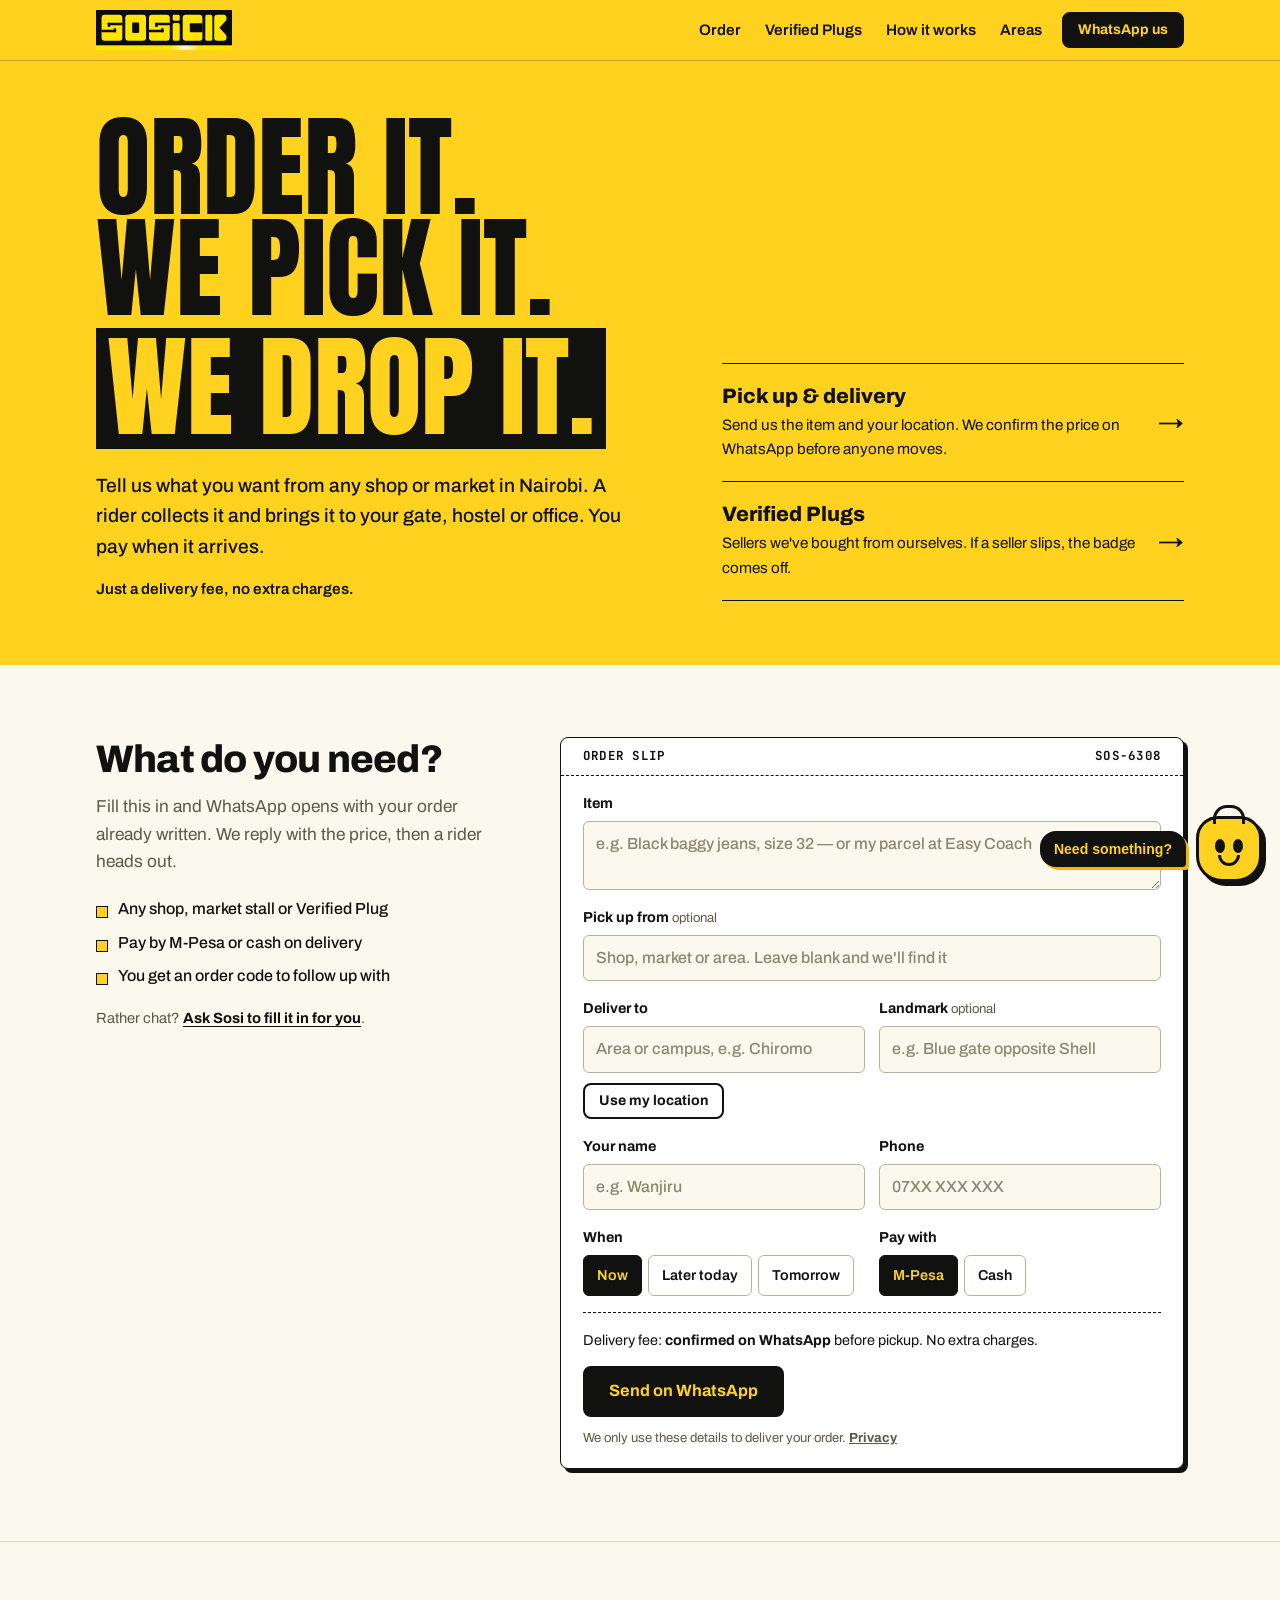
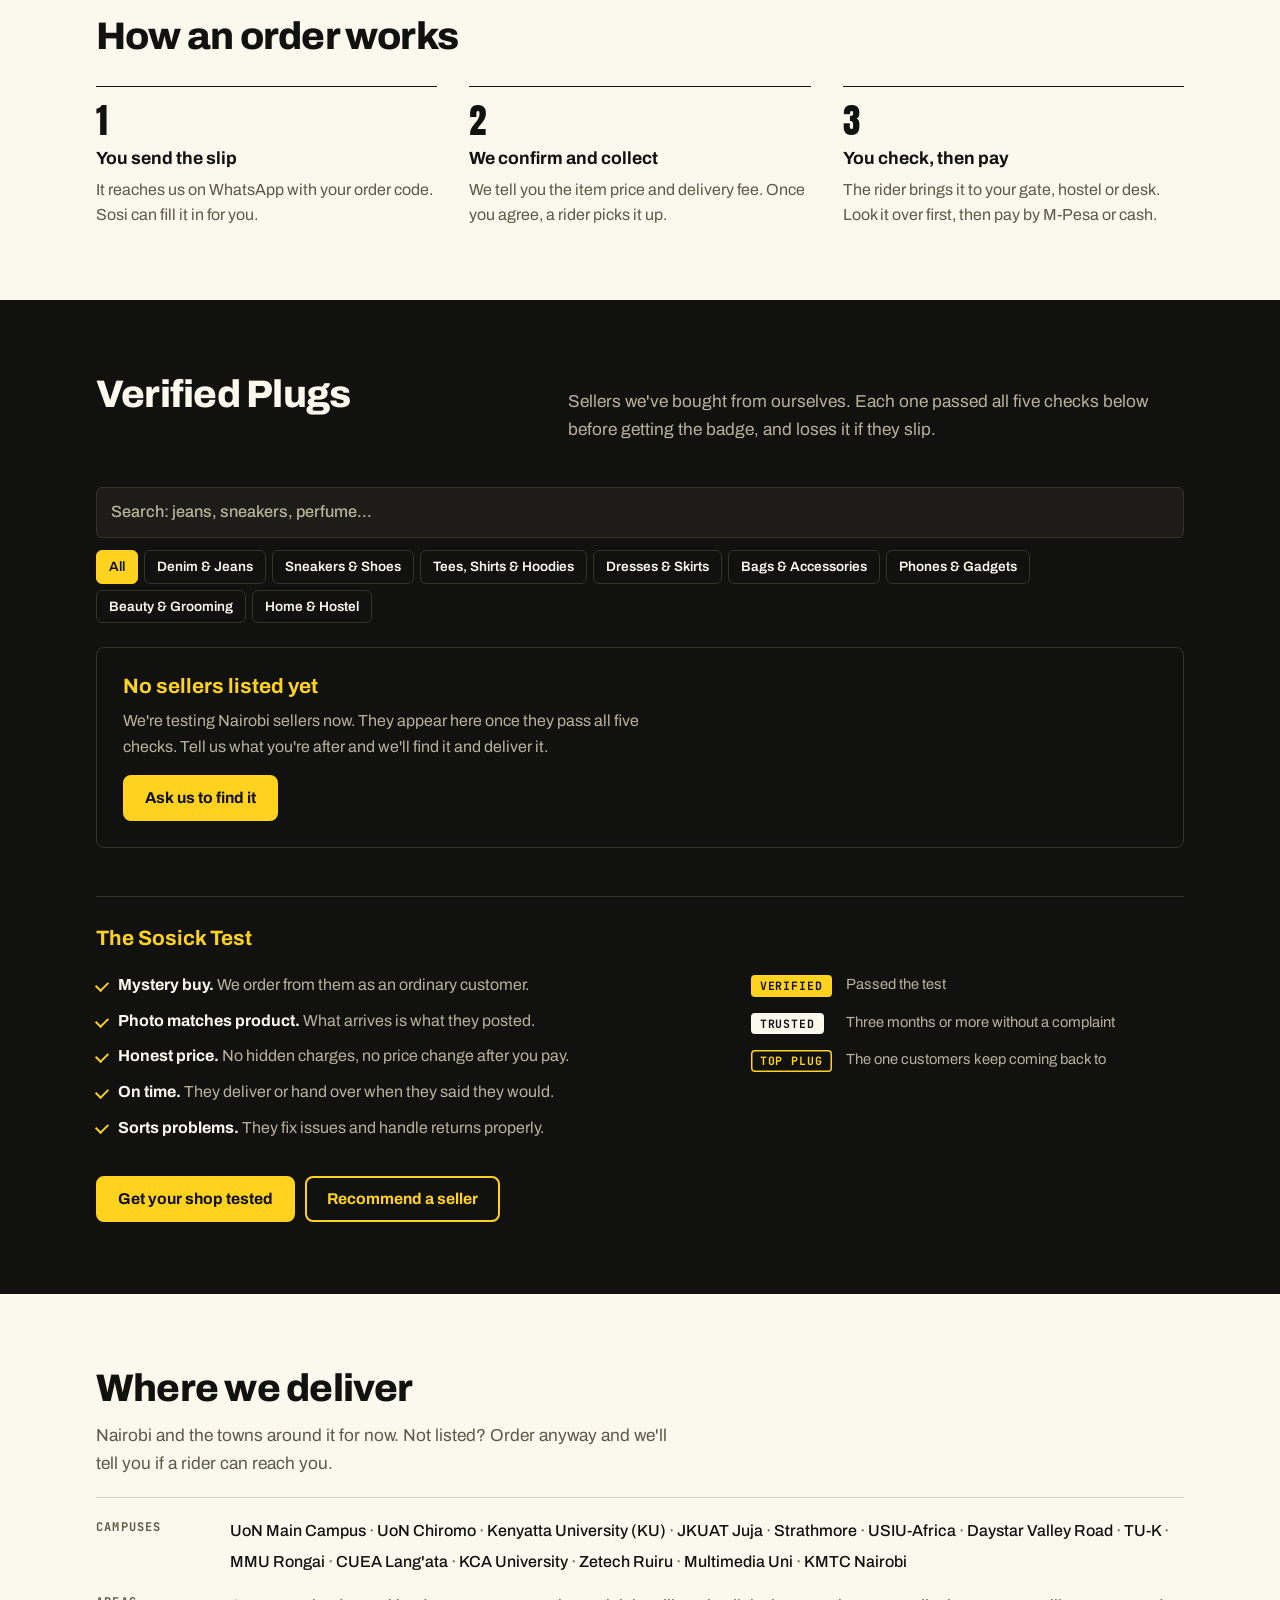
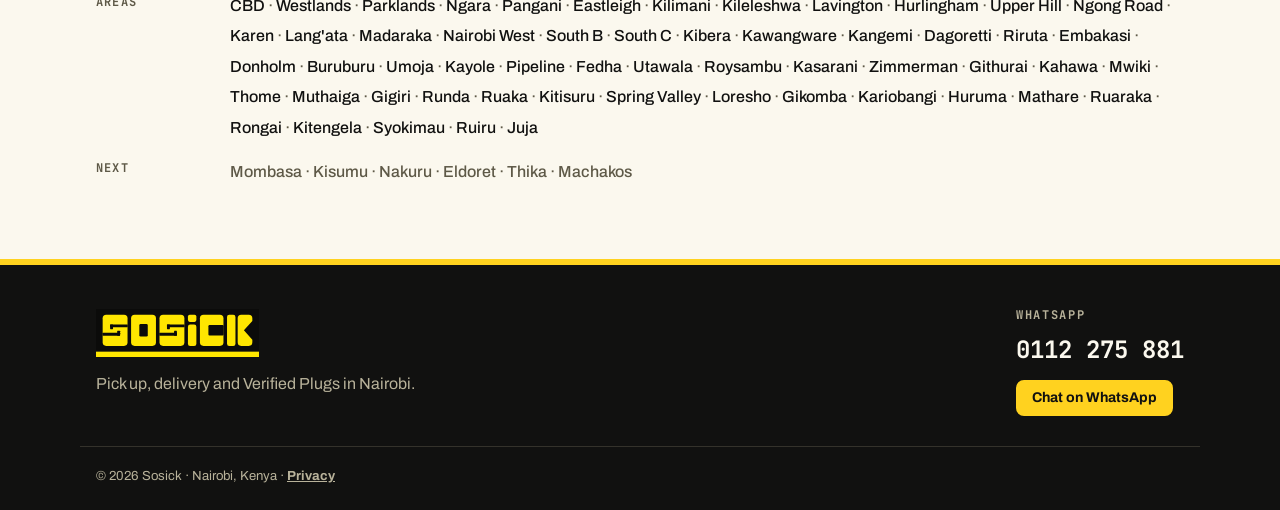
==== index.html @ 4b287ac0 "Calmer, less template-looking design: plain headings, thin rules, no ticker or emoji buttons Co-Auth" ====
<!doctype html>
<html lang="en">
<head>
<title>Sosick</title>
<meta charset="utf-8">
<meta name="viewport" content="width=device-width, initial-scale=1, viewport-fit=cover">
<meta name="claude:viewport-fit-sides" content="cover">
<meta name="description" content="Sosick: order anything in Nairobi and we pick it up and deliver it. Plus Verified Plugs, sellers we have tested ourselves.">
<meta name="theme-color" content="#FFD21F">
<link rel="icon" href="favicon.svg" type="image/svg+xml">
<link rel="preconnect" href="https://fonts.googleapis.com">
<link rel="preconnect" href="https://fonts.gstatic.com" crossorigin>
<link rel="stylesheet" href="https://fonts.googleapis.com/css2?family=Anton&family=Archivo:wght@400;500;600;700;800&family=JetBrains+Mono:wght@500;700&display=swap">
<link rel="stylesheet" href="assets/style.css">
</head>
<body>

<header class="topbar">
  <div class="wrap topbar-in">
    <a class="brand" href="#top" aria-label="Sosick home">
      <img class="brand-mark" src="assets/logo-wordmark.svg" alt="Sosick" width="150" height="44">
    </a>
    <nav class="nav" aria-label="Main">
      <a href="#order">Order</a>
      <a href="#plugs">Verified Plugs</a>
      <a href="#how">How it works</a>
      <a href="#areas">Areas</a>
    </nav>
    <a class="btn btn-ink btn-sm wa-link" data-wa="Hi Sosick" href="#" target="_blank" rel="noopener">WhatsApp us</a>
  </div>
</header>

<main id="top">

  <section class="hero">
    <div class="wrap hero-grid">
      <div>
        <h1 class="hero-title">Order it.<br>We pick it.<br><span class="hl">We drop it.</span></h1>
        <p class="hero-sub">Tell us what you want from any shop or market in Nairobi. A rider collects it and brings it to your gate, hostel or office. You pay when it arrives.</p>
        <p class="hero-note" id="comradeSticker">Just a delivery fee, no extra charges.</p>
      </div>
      <nav class="hero-paths" aria-label="Get started">
        <a class="path" href="#order">
          <span class="path-name">Pick up &amp; delivery</span>
          <span class="path-copy">Send us the item and your location. We confirm the price on WhatsApp before anyone moves.</span>
          <span class="path-go" aria-hidden="true">→</span>
        </a>
        <a class="path" href="#plugs">
          <span class="path-name">Verified Plugs</span>
          <span class="path-copy">Sellers we've bought from ourselves. If a seller slips, the badge comes off.</span>
          <span class="path-go" aria-hidden="true">→</span>
        </a>
      </nav>
    </div>
  </section>

  <!-- ORDER -->
  <section class="band band-paper" id="order">
    <div class="wrap order-grid">
      <div class="order-intro">
        <h2 class="h2">What do you need?</h2>
        <p class="lede">Fill this in and WhatsApp opens with your order already written. We reply with the price, then a rider heads out.</p>
        <ul class="ticks">
          <li>Any shop, market stall or Verified Plug</li>
          <li>Pay by M-Pesa or cash on delivery</li>
          <li>You get an order code to follow up with</li>
        </ul>
        <p class="note">Rather chat? <button class="linkish" type="button" data-open-sosi="order">Ask Sosi to fill it in for you</button>.</p>
      </div>

      <form class="ticket" id="orderForm" novalidate>
        <div class="ticket-head">
          <span>Order slip</span>
          <span class="mono" id="orderCode">SOS-0000</span>
        </div>

        <div class="field">
          <label for="item">Item</label>
          <textarea id="item" rows="2" placeholder="e.g. Black baggy jeans, size 32 — or my parcel at Easy Coach" required></textarea>
        </div>

        <div class="field">
          <label for="pickup">Pick up from <span class="opt">optional</span></label>
          <input id="pickup" type="text" list="placesList" placeholder="Shop, market or area. Leave blank and we'll find it" autocomplete="off">
        </div>

        <div class="row2">
          <div class="field">
            <label for="dropArea">Deliver to</label>
            <input id="dropArea" type="text" list="placesList" placeholder="Area or campus, e.g. Chiromo" autocomplete="off" required>
          </div>
          <div class="field">
            <label for="landmark">Landmark <span class="opt">optional</span></label>
            <input id="landmark" type="text" placeholder="e.g. Blue gate opposite Shell">
          </div>
        </div>
        <div class="loc-row">
          <button type="button" class="btn btn-ghost btn-sm" id="locBtn">Use my location</button>
          <span class="loc-status" id="locStatus" aria-live="polite"></span>
        </div>
        <datalist id="placesList"></datalist>

        <div class="row2">
          <div class="field">
            <label for="custName">Your name</label>
            <input id="custName" type="text" autocomplete="name" placeholder="e.g. Wanjiru" required>
          </div>
          <div class="field">
            <label for="custPhone">Phone</label>
            <input id="custPhone" type="tel" inputmode="tel" autocomplete="tel" placeholder="07XX XXX XXX" required>
          </div>
        </div>

        <div class="row2">
          <fieldset class="field">
            <legend>When</legend>
            <div class="chips" role="radiogroup">
              <label class="chip"><input type="radio" name="when" value="As soon as possible" checked><span>Now</span></label>
              <label class="chip"><input type="radio" name="when" value="Later today"><span>Later today</span></label>
              <label class="chip"><input type="radio" name="when" value="Tomorrow"><span>Tomorrow</span></label>
            </div>
          </fieldset>
          <fieldset class="field">
            <legend>Pay with</legend>
            <div class="chips" role="radiogroup">
              <label class="chip"><input type="radio" name="pay" value="M-Pesa on delivery" checked><span>M-Pesa</span></label>
              <label class="chip"><input type="radio" name="pay" value="Cash on delivery"><span>Cash</span></label>
            </div>
          </fieldset>
        </div>

        <p class="form-error" id="formError" role="alert" hidden></p>

        <div class="ticket-foot">
          <p class="fee-line" id="feeLine">Delivery fee: <strong>confirmed on WhatsApp</strong> before pickup. No extra charges.</p>
          <button class="btn btn-ink btn-lg" type="submit">Send on WhatsApp</button>
        </div>
        <p class="note privacy-note">We only use these details to deliver your order. <a href="privacy.html">Privacy</a></p>
      </form>

      <div class="sent" id="sentCard" hidden>
        <h3 class="h3">Your slip is ready. Press send in WhatsApp.</h3>
        <pre class="sent-msg mono" id="sentMsg"></pre>
        <div class="sent-actions">
          <a class="btn btn-ink" id="sentWa" href="#" target="_blank" rel="noopener">Open WhatsApp again</a>
          <button class="btn btn-ghost" type="button" id="copyMsg">Copy message</button>
          <button class="btn btn-ghost" type="button" id="newOrder">New order</button>
        </div>
        <p class="note">WhatsApp didn't open? Send the message above to <strong class="mono wa-number">0112 275 881</strong>.</p>
      </div>
    </div>
  </section>

  <!-- HOW IT WORKS: a real sequence, so it is numbered -->
  <section class="band band-rule" id="how">
    <div class="wrap">
      <h2 class="h2">How an order works</h2>
      <ol class="steps">
        <li><h3>You send the slip</h3><p>It reaches us on WhatsApp with your order code. Sosi can fill it in for you.</p></li>
        <li><h3>We confirm and collect</h3><p>We tell you the item price and delivery fee. Once you agree, a rider picks it up.</p></li>
        <li><h3>You check, then pay</h3><p>The rider brings it to your gate, hostel or desk. Look it over first, then pay by M-Pesa or cash.</p></li>
      </ol>
    </div>
  </section>

  <!-- VERIFIED PLUGS -->
  <section class="band band-ink" id="plugs">
    <div class="wrap">
      <div class="plugs-head">
        <h2 class="h2">Verified Plugs</h2>
        <p class="lede">Sellers we've bought from ourselves. Each one passed all five checks below before getting the badge, and loses it if they slip.</p>
      </div>

      <div class="plug-tools">
        <label class="sr-only" for="plugSearch">Search plugs</label>
        <input class="search" id="plugSearch" type="search" placeholder="Search: jeans, sneakers, perfume…">
        <div class="cat-chips" id="catChips"></div>
      </div>

      <div class="plug-grid" id="plugGrid"></div>

      <div class="test">
        <h3 class="h3">The Sosick Test</h3>
        <ul class="test-list">
          <li><b>Mystery buy.</b> We order from them as an ordinary customer.</li>
          <li><b>Photo matches product.</b> What arrives is what they posted.</li>
          <li><b>Honest price.</b> No hidden charges, no price change after you pay.</li>
          <li><b>On time.</b> They deliver or hand over when they said they would.</li>
          <li><b>Sorts problems.</b> They fix issues and handle returns properly.</li>
        </ul>
        <dl class="badges">
          <dt><span class="badge badge-verified">Verified</span></dt><dd>Passed the test</dd>
          <dt><span class="badge badge-trusted">Trusted</span></dt><dd>Three months or more without a complaint</dd>
          <dt><span class="badge badge-top">Top Plug</span></dt><dd>The one customers keep coming back to</dd>
        </dl>
      </div>

      <div class="plug-ctas">
        <a class="btn btn-sun wa-link" data-wa="Hi Sosick, I sell and I'd like you to test my shop for the Verified badge. Shop name:" href="#" target="_blank" rel="noopener">Get your shop tested</a>
        <a class="btn btn-outline-sun wa-link" data-wa="Hi Sosick, I know a good seller you should test. Their name / page:" href="#" target="_blank" rel="noopener">Recommend a seller</a>
      </div>
    </div>
  </section>

  <!-- AREAS -->
  <section class="band band-paper" id="areas">
    <div class="wrap">
      <h2 class="h2">Where we deliver</h2>
      <p class="lede">Nairobi and the towns around it for now. Not listed? Order anyway and we'll tell you if a rider can reach you.</p>
      <dl class="areas">
        <dt>Campuses</dt><dd><ul class="pill-list" id="campusList"></ul></dd>
        <dt>Areas</dt><dd><ul class="pill-list" id="areaList"></ul></dd>
        <dt>Next</dt><dd><ul class="pill-list pill-list-soon" id="nextList"></ul></dd>
      </dl>
    </div>
  </section>

</main>

<footer class="footer">
  <div class="wrap footer-in">
    <div>
      <img class="footer-mark" src="assets/logo-wordmark-static.svg" alt="Sosick" width="190" height="56">
      <p>Pick up, delivery and Verified Plugs in Nairobi.</p>
    </div>
    <div>
      <p class="footer-label">WhatsApp</p>
      <p class="mono footer-num wa-number">0112 275 881</p>
      <a class="btn btn-sun btn-sm wa-link" data-wa="Hi Sosick" href="#" target="_blank" rel="noopener">Chat on WhatsApp</a>
    </div>
  </div>
  <div class="wrap footer-fine">© <span id="year">2026</span> Sosick · Nairobi, Kenya · <a href="privacy.html">Privacy</a></div>
</footer>

<!-- SOSI: the chat helper -->
<button class="sosi-fab" id="sosiFab" type="button" aria-label="Chat with Sosi, the Sosick helper" aria-expanded="false" aria-controls="sosiPanel">
  <span class="sosi-bubble" id="sosiNudge">Need something?</span>
  <span class="sosi-face" aria-hidden="true"><i class="eye"></i><i class="eye"></i><i class="mouth"></i></span>
</button>

<section class="sosi-panel" id="sosiPanel" role="dialog" aria-label="Sosi chat" hidden>
  <header class="sosi-top">
    <span class="sosi-face sosi-face-sm" aria-hidden="true"><i class="eye"></i><i class="eye"></i><i class="mouth"></i></span>
    <div class="sosi-id">
      <strong>Sosi</strong>
      <small id="sosiMood">Sosick's helper bot · online</small>
    </div>
    <button class="sosi-toggle" id="shengToggle" type="button" aria-pressed="true" title="Switch between Sheng and plain English">Sheng: ON</button>
    <button class="sosi-x" id="sosiClose" type="button" aria-label="Close chat">×</button>
  </header>
  <div class="sosi-log" id="sosiLog" aria-live="polite"></div>
  <div class="sosi-chips" id="sosiChips"></div>
  <form class="sosi-input" id="sosiForm">
    <label class="sr-only" for="sosiText">Message Sosi</label>
    <input id="sosiText" type="text" autocomplete="off" placeholder="e.g. where can I get jeans?">
    <button type="submit">Send</button>
  </form>
</section>

<script src="assets/data.js"></script>
<script src="assets/app.js"></script>
<script src="assets/sosi.js"></script>
</body>
</html>
---- assets/style.css ----
/* Sosick. Yellow and black from the logo, used with restraint:
   a yellow hero, then quiet paper sections with thin rules, one dark
   section for Verified Plugs. Poster type only in the hero. */
:root {
  --sun: #FFD21F;       /* brand yellow */
  --sun-deep: #F2B705;
  --ink: #111110;       /* brand black */
  --ink-2: #1D1C18;
  --paper: #FBF8EE;     /* warm off-white */
  --card: #FFFFFF;
  --rule: #DCD5BD;      /* hairlines on paper */
  --line: #34322B;      /* hairlines on ink */
  --muted: #5E5947;
  --muted-ink: #B8B29A;
  --ok: #1F8A4C;
  --bad: #C0362C;

  --f-display: "Anton", "Impact", "Arial Narrow", sans-serif;
  --f-body: "Archivo", "Helvetica Neue", Arial, sans-serif;
  --f-mono: "JetBrains Mono", ui-monospace, Menlo, Consolas, monospace;

  --r: 8px;
  color-scheme: light;
}

* { box-sizing: border-box; }
[hidden] { display: none !important; }
html { scroll-behavior: smooth; scroll-padding-top: 76px; }
body { margin: 0; background: var(--paper); color: var(--ink); font: 400 16px/1.6 var(--f-body); -webkit-font-smoothing: antialiased; }
body::before { content: ""; position: fixed; inset: 0 0 auto; height: env(safe-area-inset-top, 0px); z-index: 60; background: var(--sun); }
img { max-width: 100%; display: block; }
a { color: inherit; }
:focus-visible { outline: 2px solid var(--ink); outline-offset: 3px; }
.band-ink :focus-visible, .footer :focus-visible { outline-color: var(--sun); }
.sr-only { position: absolute; width: 1px; height: 1px; overflow: hidden; clip: rect(0 0 0 0); white-space: nowrap; }
.mono { font-family: var(--f-mono); }
.wrap { max-width: 1120px; margin: 0 auto; padding-left: max(16px, env(safe-area-inset-left, 0px)); padding-right: max(16px, env(safe-area-inset-right, 0px)); }

/* ---------- type ---------- */
.h2 { font: 800 clamp(1.7rem, 3.6vw, 2.4rem)/1.15 var(--f-body); letter-spacing: -0.02em; margin: 0 0 12px; text-wrap: balance; }
.h3 { font: 700 1.15rem/1.3 var(--f-body); margin: 0 0 8px; }
.eyebrow { font: 700 0.75rem/1 var(--f-mono); text-transform: uppercase; letter-spacing: 0.12em; color: var(--muted); margin: 0 0 12px; }
.lede { font-size: 1.08rem; max-width: 58ch; color: var(--muted); margin: 0 0 20px; }
.band-ink .lede { color: var(--muted-ink); }
.note { font-size: 0.92rem; color: var(--muted); }
.opt { font-weight: 400; color: var(--muted); font-size: 0.82rem; }
.hl { background: var(--ink); color: var(--sun); padding: 0 0.1em; }

/* ---------- buttons ---------- */
.btn { display: inline-flex; align-items: center; justify-content: center; gap: 8px; font: 700 0.98rem/1 var(--f-body); text-decoration: none; cursor: pointer; padding: 13px 20px; border-radius: var(--r); border: 2px solid var(--ink); transition: background .15s ease, color .15s ease; }
.btn-ink { background: var(--ink); color: var(--sun); }
.btn-ink:hover { background: var(--ink-2); }
.btn-sun { background: var(--sun); color: var(--ink); border-color: var(--sun); }
.btn-sun:hover { background: var(--sun-deep); border-color: var(--sun-deep); }
.btn-ghost { background: transparent; color: var(--ink); }
.btn-ghost:hover { background: rgba(17,17,16,.06); }
.btn-outline-sun { background: transparent; color: var(--sun); border-color: var(--sun); }
.btn-outline-sun:hover { background: rgba(255,210,31,.1); }
.btn-sm { padding: 9px 14px; font-size: 0.88rem; }
.btn-lg { padding: 15px 24px; font-size: 1.02rem; }
.linkish { background: none; border: 0; padding: 0; font: inherit; color: var(--ink); font-weight: 700; text-decoration: underline; text-underline-offset: 3px; cursor: pointer; }

/* ---------- top bar ---------- */
.topbar { position: sticky; top: env(safe-area-inset-top, 0px); z-index: 50; background: var(--sun); border-bottom: 1px solid rgba(17,17,16,.25); }
.topbar-in { display: flex; align-items: center; gap: 20px; padding-block: 10px; }
.brand { display: flex; align-items: center; text-decoration: none; }
.brand-mark { height: 40px; width: auto; }
@media (max-width: 420px) { .brand-mark { height: 34px; } }
.footer-mark { height: 48px; width: auto; margin-bottom: 14px; }
.nav { display: flex; gap: 24px; margin-left: auto; }
.nav a { font-weight: 600; text-decoration: none; font-size: 0.95rem; }
.nav a:hover { text-decoration: underline; text-underline-offset: 5px; }
@media (max-width: 820px) { .nav { display: none; } .topbar .btn { margin-left: auto; } }

/* ---------- hero ---------- */
.hero { background: var(--sun); padding-block: 56px 64px; }
.hero-grid { display: grid; grid-template-columns: minmax(0, 1.25fr) minmax(0, 1fr); gap: 48px; align-items: end; }
@media (max-width: 860px) { .hero-grid { grid-template-columns: 1fr; gap: 32px; } }
.hero-title { font: 400 clamp(3.2rem, 9vw, 7rem)/0.9 var(--f-display); text-transform: uppercase; margin: 0 0 22px; }
.hero-title .hl { display: inline-block; line-height: 1; padding: 0.03em 0.1em 0.05em; margin-top: 0.08em; }
.hero-sub { font-size: clamp(1.05rem, 1.8vw, 1.2rem); max-width: 50ch; margin: 0 0 14px; font-weight: 500; }
.hero-note { margin: 0; font-size: 0.95rem; font-weight: 600; }
.hero-paths { display: grid; border-top: 1.5px solid var(--ink); }
.path { display: grid; grid-template-columns: minmax(0, 1fr) auto; gap: 4px 16px; padding: 20px 0; border-bottom: 1.5px solid var(--ink); text-decoration: none; }
.path-name { font: 800 1.3rem/1.2 var(--f-body); }
.path-copy { grid-column: 1; font-size: 0.95rem; max-width: 46ch; }
.path-go { grid-column: 2; grid-row: 1 / span 2; align-self: center; font-size: 1.6rem; transition: transform .15s ease; }
.path:hover .path-go { transform: translateX(6px); }
.path:hover .path-name { text-decoration: underline; text-underline-offset: 4px; }

/* ---------- bands ---------- */
.band { padding-block: 72px; }
.band-paper { background: var(--paper); }
.band-rule { background: var(--paper); border-top: 1px solid var(--rule); }
.band-ink { background: var(--ink); color: var(--paper); }
@media (prefers-reduced-motion: reduce) { html { scroll-behavior: auto; } }

/* ---------- order ---------- */
.order-grid { display: grid; grid-template-columns: minmax(0, 0.8fr) minmax(0, 1.2fr); gap: 48px; align-items: start; }
@media (max-width: 900px) { .order-grid { grid-template-columns: 1fr; gap: 28px; } }
.ticks { list-style: none; padding: 0; margin: 0 0 18px; display: grid; gap: 8px; }
.ticks li { padding-left: 22px; position: relative; font-weight: 500; }
.ticks li::before { content: ""; position: absolute; left: 0; top: 0.62em; width: 10px; height: 10px; background: var(--sun); border: 1.5px solid var(--ink); }

/* The slip is the one object on the page that gets a printed-receipt edge. */
.ticket { background: var(--card); border: 1.5px solid var(--ink); border-radius: var(--r); box-shadow: 4px 4px 0 var(--ink); padding: 0 22px 20px; display: grid; gap: 16px; min-width: 0; }
.ticket-head { display: flex; justify-content: space-between; gap: 10px; flex-wrap: wrap; margin-inline: -22px; padding: 11px 22px; border-bottom: 1.5px dashed var(--ink); font: 700 0.78rem/1.2 var(--f-mono); text-transform: uppercase; letter-spacing: 0.1em; }
.field { display: grid; gap: 6px; min-width: 0; border: 0; padding: 0; margin: 0; }
.field label, .field legend { font-weight: 700; font-size: 0.9rem; padding: 0; }
.field legend { margin-bottom: 6px; }
.row2 { display: grid; grid-template-columns: 1fr 1fr; gap: 14px; }
@media (max-width: 560px) { .row2 { grid-template-columns: 1fr; } }
input[type=text], input[type=tel], input[type=search], textarea, select { width: 100%; font: 500 1rem/1.4 var(--f-body); color: var(--ink); background: var(--paper); border: 1.5px solid #B9B29A; border-radius: 6px; padding: 11px 12px; }
textarea { resize: vertical; }
input::placeholder, textarea::placeholder { color: #8C866E; }
input:focus, textarea:focus, select:focus { outline: none; border-color: var(--ink); box-shadow: 0 0 0 3px rgba(255,210,31,.7); }
.is-bad { border-color: var(--bad) !important; background: #FFF4F2 !important; }
.loc-row { display: flex; align-items: center; gap: 12px; flex-wrap: wrap; margin-top: -6px; }
.loc-status { font-size: 0.88rem; color: var(--muted); }
.loc-status.ok { color: var(--ok); font-weight: 700; }
.chips { display: flex; flex-wrap: wrap; gap: 6px; }
.chip input { position: absolute; opacity: 0; pointer-events: none; }
.chip span { display: inline-block; padding: 8px 13px; border: 1.5px solid #B9B29A; border-radius: 6px; font-weight: 600; font-size: 0.9rem; cursor: pointer; background: var(--card); user-select: none; }
.chip input:checked + span { background: var(--ink); color: var(--sun); border-color: var(--ink); }
.chip input:focus-visible + span { outline: 2px solid var(--ink); outline-offset: 2px; }
.form-error { margin: 0; padding: 10px 12px; border-radius: 6px; background: #FFF4F2; color: var(--bad); font-weight: 700; border: 1.5px solid var(--bad); }
.ticket-foot { display: flex; flex-wrap: wrap; align-items: center; justify-content: space-between; gap: 14px; border-top: 1.5px dashed var(--ink); padding-top: 16px; }
.fee-line { margin: 0; font-size: 0.9rem; }
.privacy-note { margin: -6px 0 0; font-size: 0.82rem; }
.privacy-note a, .footer-fine a { color: inherit; font-weight: 700; }
.sent { background: var(--card); border: 1.5px solid var(--ink); border-radius: var(--r); box-shadow: 4px 4px 0 var(--ink); padding: 22px; min-width: 0; }
.sent-msg { background: var(--paper); border: 1px solid var(--rule); border-radius: 6px; padding: 14px; white-space: pre-wrap; word-break: break-word; font-size: 0.85rem; max-height: 300px; overflow: auto; }
.sent-actions { display: flex; flex-wrap: wrap; gap: 10px; }

/* ---------- steps (a real sequence, so the numbers carry meaning) ---------- */
.steps { list-style: none; counter-reset: step; padding: 0; margin: 28px 0 0; display: grid; grid-template-columns: repeat(3, minmax(0, 1fr)); gap: 32px; }
@media (max-width: 760px) { .steps { grid-template-columns: 1fr; gap: 22px; } }
.steps li { counter-increment: step; border-top: 1.5px solid var(--ink); padding-top: 16px; }
.steps li::before { content: counter(step); font: 400 2.2rem/1 var(--f-display); display: block; margin-bottom: 10px; }
.steps h3 { font: 700 1.1rem/1.3 var(--f-body); margin: 0 0 6px; }
.steps p { margin: 0; color: var(--muted); }

/* ---------- plugs ---------- */
.plugs-head { display: grid; grid-template-columns: minmax(0, 1fr) minmax(0, 1.4fr); gap: 32px; align-items: baseline; margin-bottom: 24px; }
@media (max-width: 820px) { .plugs-head { grid-template-columns: 1fr; gap: 0; } }
.plug-tools { display: grid; gap: 12px; margin-bottom: 24px; }
.search { background: var(--ink-2) !important; color: var(--paper) !important; border-color: var(--line) !important; font-size: 1.02rem !important; padding: 13px 14px !important; }
.search:focus { border-color: var(--sun) !important; }
.search::placeholder { color: var(--muted-ink); }
.cat-chips { display: flex; gap: 6px; flex-wrap: wrap; }
.cat-chips button { font: 600 0.85rem/1 var(--f-body); padding: 9px 12px; border-radius: 6px; cursor: pointer; background: transparent; color: var(--paper); border: 1.5px solid var(--line); }
.cat-chips button:hover { border-color: var(--muted-ink); }
.cat-chips button[aria-pressed="true"] { background: var(--sun); color: var(--ink); border-color: var(--sun); }
.plug-grid { display: grid; grid-template-columns: repeat(auto-fill, minmax(260px, 1fr)); gap: 16px; }
.plug { background: var(--ink-2); border: 1px solid var(--line); border-radius: var(--r); padding: 20px; display: flex; flex-direction: column; gap: 8px; min-width: 0; }
.plug h3 { margin: 0; font: 700 1.15rem/1.25 var(--f-body); color: var(--paper); }
.plug-meta { font: 500 0.76rem/1.4 var(--f-mono); color: var(--muted-ink); text-transform: uppercase; letter-spacing: 0.05em; }
.plug p { margin: 0; color: var(--muted-ink); }
.plug-actions { display: flex; gap: 8px; flex-wrap: wrap; margin-top: auto; padding-top: 8px; }
.plug-sample { border: 1px dashed var(--muted-ink); background: transparent; }
.plug-sample h3 { color: var(--sun); }
.plug-grid.is-empty { grid-template-columns: 1fr; }
.empty-plugs { border: 1px solid var(--line); border-radius: var(--r); padding: 26px; }
.empty-plugs h3 { font: 700 1.3rem/1.25 var(--f-body); color: var(--sun); margin: 0 0 8px; }
.empty-plugs p { color: var(--muted-ink); margin: 0 0 16px; max-width: 60ch; }
.badge { display: inline-flex; align-items: center; gap: 6px; font: 700 0.72rem/1 var(--f-mono); text-transform: uppercase; letter-spacing: 0.08em; padding: 5px 9px; border-radius: 4px; width: fit-content; }
.badge-verified { background: var(--sun); color: var(--ink); }
.badge-trusted { background: var(--paper); color: var(--ink); }
.badge-top { background: var(--ink); color: var(--sun); box-shadow: inset 0 0 0 1.5px var(--sun); }
.test { margin-top: 48px; padding-top: 28px; border-top: 1px solid var(--line); display: grid; grid-template-columns: minmax(0, 1.4fr) minmax(0, 1fr); gap: 20px 48px; }
@media (max-width: 820px) { .test { grid-template-columns: 1fr; } }
.test .h3 { grid-column: 1 / -1; color: var(--sun); font-size: 1.3rem; margin: 0; }
.test-list { list-style: none; padding: 0; margin: 0; display: grid; gap: 10px; }
.test-list li { color: var(--muted-ink); padding-left: 22px; position: relative; }
.test-list li::before { content: ""; position: absolute; left: 0; top: 0.55em; width: 10px; height: 6px; border-left: 2px solid var(--sun); border-bottom: 2px solid var(--sun); transform: rotate(-45deg); }
.test-list b { color: var(--paper); }
.badges { display: grid; grid-template-columns: auto 1fr; gap: 12px 14px; align-items: center; margin: 0; align-content: start; }
.badges dt { margin: 0; }
.badges dd { margin: 0; color: var(--muted-ink); font-size: 0.92rem; }
.plug-ctas { display: flex; gap: 10px; flex-wrap: wrap; margin-top: 36px; }

/* ---------- areas: plain lists, not pills ---------- */
.areas { display: grid; grid-template-columns: 110px minmax(0, 1fr); gap: 14px 24px; margin: 8px 0 0; border-top: 1px solid var(--rule); padding-top: 18px; }
@media (max-width: 560px) { .areas { grid-template-columns: 1fr; gap: 4px; } .areas dd { margin-bottom: 12px !important; } }
.areas dt { font: 700 0.75rem/1.9 var(--f-mono); text-transform: uppercase; letter-spacing: 0.1em; color: var(--muted); }
.areas dd { margin: 0; }
.pill-list { list-style: none; padding: 0; margin: 0; line-height: 1.9; }
.pill-list li { display: inline; font-weight: 500; }
.pill-list li:not(:last-child)::after { content: " · "; color: var(--muted); }
.pill-list-soon li { color: var(--muted); }

/* ---------- footer ---------- */
.footer { background: var(--ink); color: var(--paper); border-top: 6px solid var(--sun); padding-block: 44px 24px; }
.footer-in { display: flex; justify-content: space-between; gap: 30px; flex-wrap: wrap; }
.footer-in p { margin: 0 0 10px; color: var(--muted-ink); max-width: 40ch; }
.footer-brand { font: 400 2.4rem/1 var(--f-display) !important; color: var(--sun) !important; }
.footer-label { font: 700 0.75rem/1 var(--f-mono) !important; text-transform: uppercase; letter-spacing: 0.14em; }
.footer-num { font-size: 1.5rem; color: var(--paper) !important; font-weight: 700; }
.footer-fine { margin-top: 30px; padding-top: 18px; border-top: 1px solid var(--line); font-size: 0.82rem; color: var(--muted-ink); }

/* ---------- Sosi ---------- */
.sosi-fab {
  position: fixed; z-index: 70; border: 0; background: none; padding: 0; cursor: pointer;
  right: calc(18px + env(safe-area-inset-right, 0px)); bottom: calc(18px + env(safe-area-inset-bottom, 0px));
  display: flex; align-items: center; gap: 10px;
}
.sosi-face {
  position: relative; width: 66px; height: 66px; flex: none; border-radius: 22px 22px 26px 26px;
  background: var(--sun); border: 3px solid var(--ink); box-shadow: 4px 4px 0 var(--ink);
  display: block; animation: bob 3.2s ease-in-out infinite;
}
.sosi-face::before { /* bag handle */
  content: ""; position: absolute; left: 50%; top: -14px; width: 26px; height: 16px; transform: translateX(-50%);
  border: 3px solid var(--ink); border-bottom: 0; border-radius: 14px 14px 0 0;
}
.sosi-face .eye {
  position: absolute; top: 20px; width: 10px; height: 14px; background: var(--ink); border-radius: 50%;
  animation: blink 5s infinite;
}
.sosi-face .eye:nth-child(1) { left: 16px; }
.sosi-face .eye:nth-child(2) { right: 16px; }
.sosi-face .mouth {
  position: absolute; left: 50%; bottom: 13px; width: 22px; height: 11px; transform: translateX(-50%);
  border: 3px solid var(--ink); border-top: 0; border-radius: 0 0 14px 14px;
}
.sosi-face.is-thinking .mouth { width: 10px; height: 10px; border: 3px solid var(--ink); border-radius: 50%; }
.sosi-face.is-happy { animation: hop .5s ease 2; }
.sosi-face-sm { width: 42px; height: 42px; border-radius: 13px 13px 16px 16px; box-shadow: 2px 2px 0 var(--ink); animation: none; }
.sosi-face-sm::before { top: -10px; width: 16px; height: 11px; border-width: 2.5px; }
.sosi-face-sm .eye { top: 12px; width: 6px; height: 9px; }
.sosi-face-sm .eye:nth-child(1) { left: 10px; }
.sosi-face-sm .eye:nth-child(2) { right: 10px; }
.sosi-face-sm .mouth { bottom: 8px; width: 14px; height: 7px; border-width: 2.5px; }
@keyframes bob { 0%, 100% { transform: translateY(0) rotate(-2deg); } 50% { transform: translateY(-6px) rotate(2deg); } }
@keyframes hop { 50% { transform: translateY(-14px) scale(1.06); } }
@keyframes blink { 0%, 94%, 100% { transform: scaleY(1); } 96% { transform: scaleY(0.1); } }
@media (prefers-reduced-motion: reduce) { .sosi-face, .sosi-face .eye { animation: none !important; } }
.sosi-bubble {
  background: var(--ink); color: var(--sun); font-weight: 700; font-size: 0.88rem; padding: 10px 14px;
  border-radius: 16px 16px 4px 16px; white-space: nowrap; box-shadow: 3px 3px 0 var(--sun-deep);
  transition: opacity .3s ease, transform .3s ease;
}
.sosi-bubble.is-gone { opacity: 0; transform: translateX(10px); pointer-events: none; }
@media (max-width: 480px) { .sosi-bubble { display: none; } }

.sosi-panel {
  position: fixed; z-index: 80; display: flex; flex-direction: column;
  right: calc(16px + env(safe-area-inset-right, 0px)); bottom: calc(16px + env(safe-area-inset-bottom, 0px));
  width: min(400px, calc(100vw - 32px)); height: min(640px, calc(100dvh - 32px - env(safe-area-inset-top, 0px)));
  background: var(--paper); border: 3px solid var(--ink); border-radius: 20px; box-shadow: 8px 8px 0 var(--ink); overflow: hidden;
}
.sosi-top { display: flex; align-items: center; gap: 10px; padding: 18px 12px 10px 14px; background: var(--sun); border-bottom: 3px solid var(--ink); }
.sosi-id { display: grid; line-height: 1.2; min-width: 0; margin-right: auto; }
.sosi-id strong { font: 400 1.4rem/1 var(--f-display); letter-spacing: 0.03em; }
.sosi-id small { font-size: 0.75rem; color: var(--muted); white-space: nowrap; overflow: hidden; text-overflow: ellipsis; }
.sosi-toggle { font: 700 0.7rem/1 var(--f-mono); padding: 7px 8px; border-radius: 999px; border: 2px solid var(--ink); background: var(--paper); cursor: pointer; white-space: nowrap; }
.sosi-toggle[aria-pressed="false"] { background: transparent; }
.sosi-x { border: 0; background: var(--ink); color: var(--sun); width: 32px; height: 32px; border-radius: 50%; font-size: 1.3rem; line-height: 1; cursor: pointer; flex: none; }
.sosi-log { flex: 1; overflow-y: auto; padding: 16px 14px; display: flex; flex-direction: column; gap: 10px; overscroll-behavior: contain; }
.msg { max-width: 86%; padding: 10px 13px; border-radius: 16px; font-size: 0.95rem; line-height: 1.45; word-wrap: break-word; animation: pop .22s ease; }
.msg-bot { background: #fff; border: 2px solid var(--ink); border-bottom-left-radius: 4px; align-self: flex-start; }
.msg-me { background: var(--ink); color: var(--sun); border-bottom-right-radius: 4px; align-self: flex-end; }
.msg a { font-weight: 700; }
.msg-card { background: var(--sun); border: 2px solid var(--ink); border-radius: 12px; padding: 12px; margin-top: 8px; display: grid; gap: 6px; font-size: 0.9rem; }
.msg-card .mono { font-size: 0.8rem; white-space: pre-wrap; }
.msg-card .btn { justify-self: start; }
.msg-typing { display: flex; gap: 4px; padding: 13px 15px; }
.msg-typing i { width: 7px; height: 7px; border-radius: 50%; background: var(--ink); animation: dot 1s infinite; }
.msg-typing i:nth-child(2) { animation-delay: .15s; }
.msg-typing i:nth-child(3) { animation-delay: .3s; }
@keyframes dot { 0%, 60%, 100% { opacity: .25; transform: translateY(0); } 30% { opacity: 1; transform: translateY(-4px); } }
@keyframes pop { from { opacity: 0; transform: translateY(6px) scale(.98); } }
.meter { height: 10px; background: #fff; border: 2px solid var(--ink); border-radius: 99px; overflow: hidden; margin-top: 6px; }
.meter i { display: block; height: 100%; background: var(--ink); transition: width .4s ease; }
.sosi-chips { display: flex; gap: 6px; overflow-x: auto; padding: 0 12px 10px; scrollbar-width: none; }
.sosi-chips::-webkit-scrollbar { display: none; }
.sosi-chips button {
  flex: none; font: 700 0.82rem/1 var(--f-body); padding: 9px 12px; border-radius: 999px; cursor: pointer;
  background: #fff; color: var(--ink); border: 2px solid var(--ink); white-space: nowrap;
}
.sosi-chips button:hover { background: var(--sun); }
.sosi-input { display: flex; gap: 8px; padding: 10px 12px 12px; border-top: 2px solid var(--ink); background: #fff; }
.sosi-input input { background: var(--paper); }
.sosi-input button { flex: none; width: 46px; border-radius: 12px; border: 2px solid var(--ink); background: var(--ink); color: var(--sun); font-size: 1.1rem; cursor: pointer; }
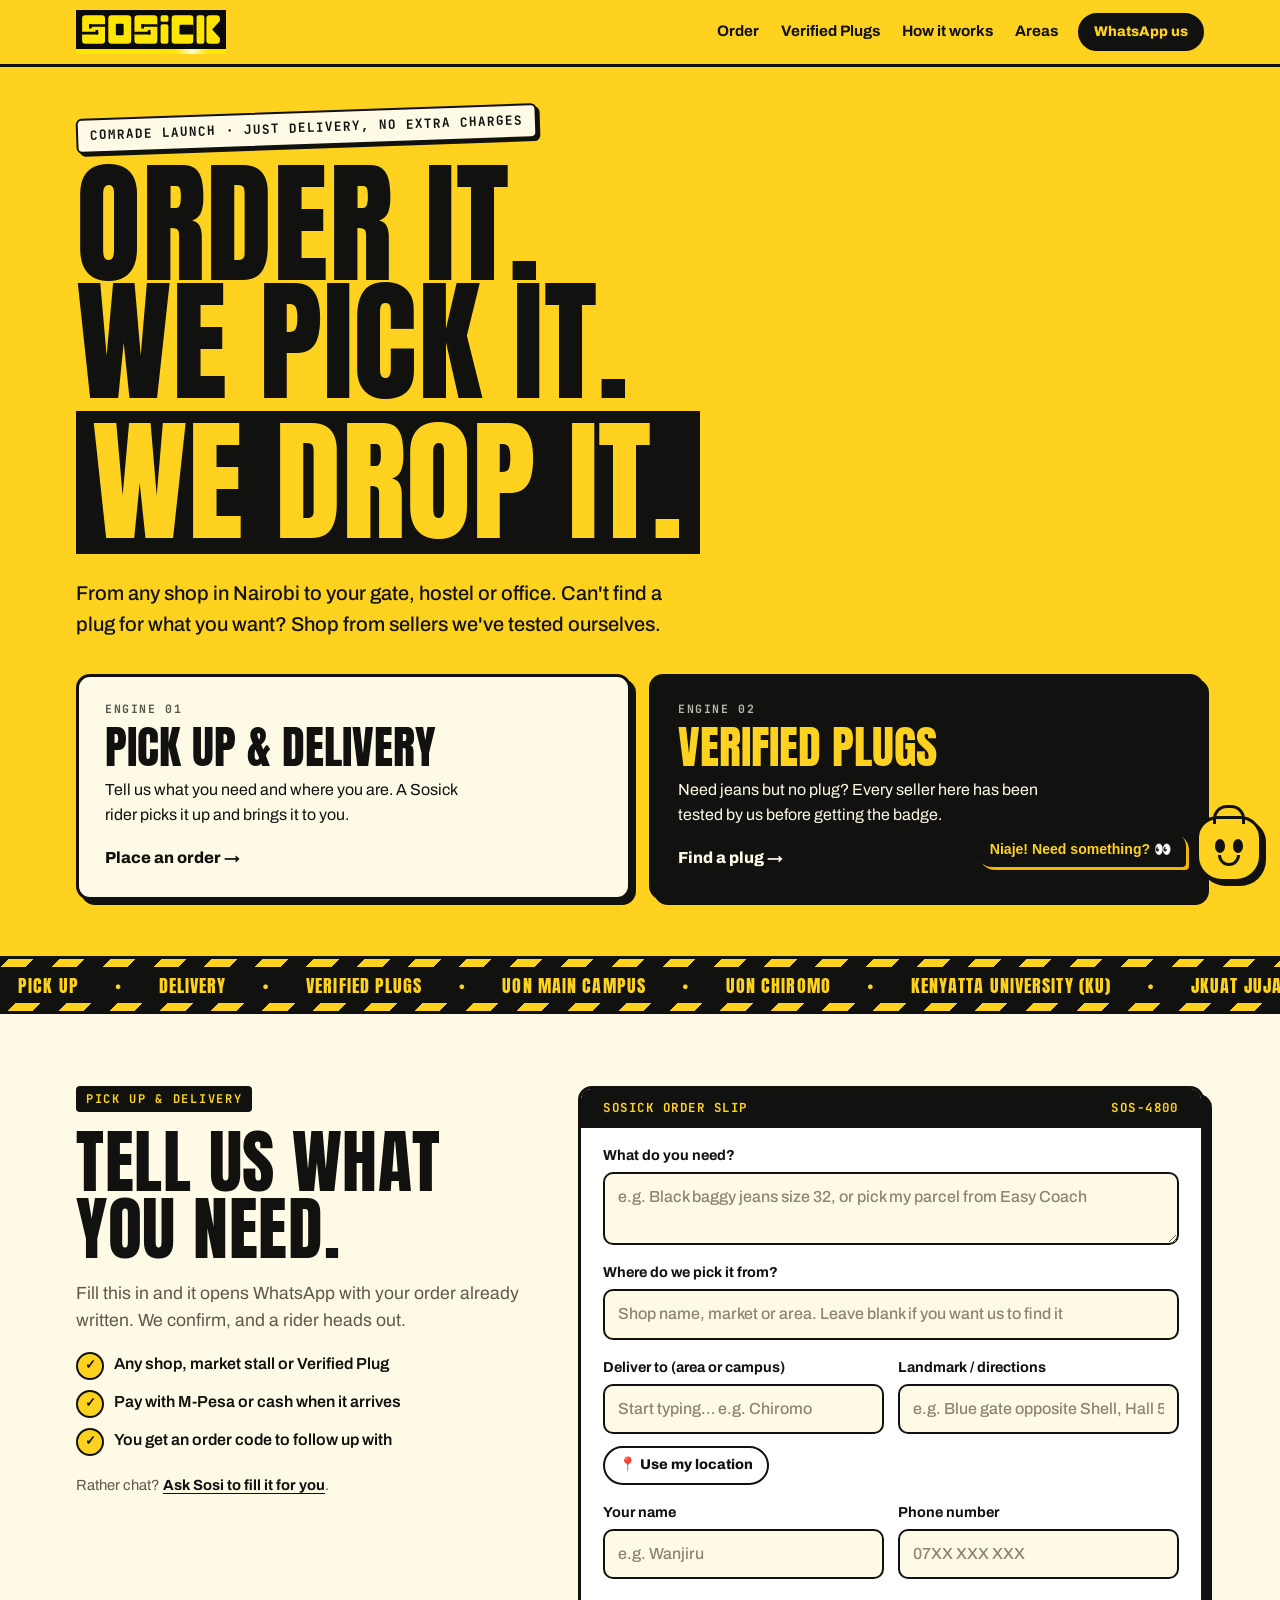
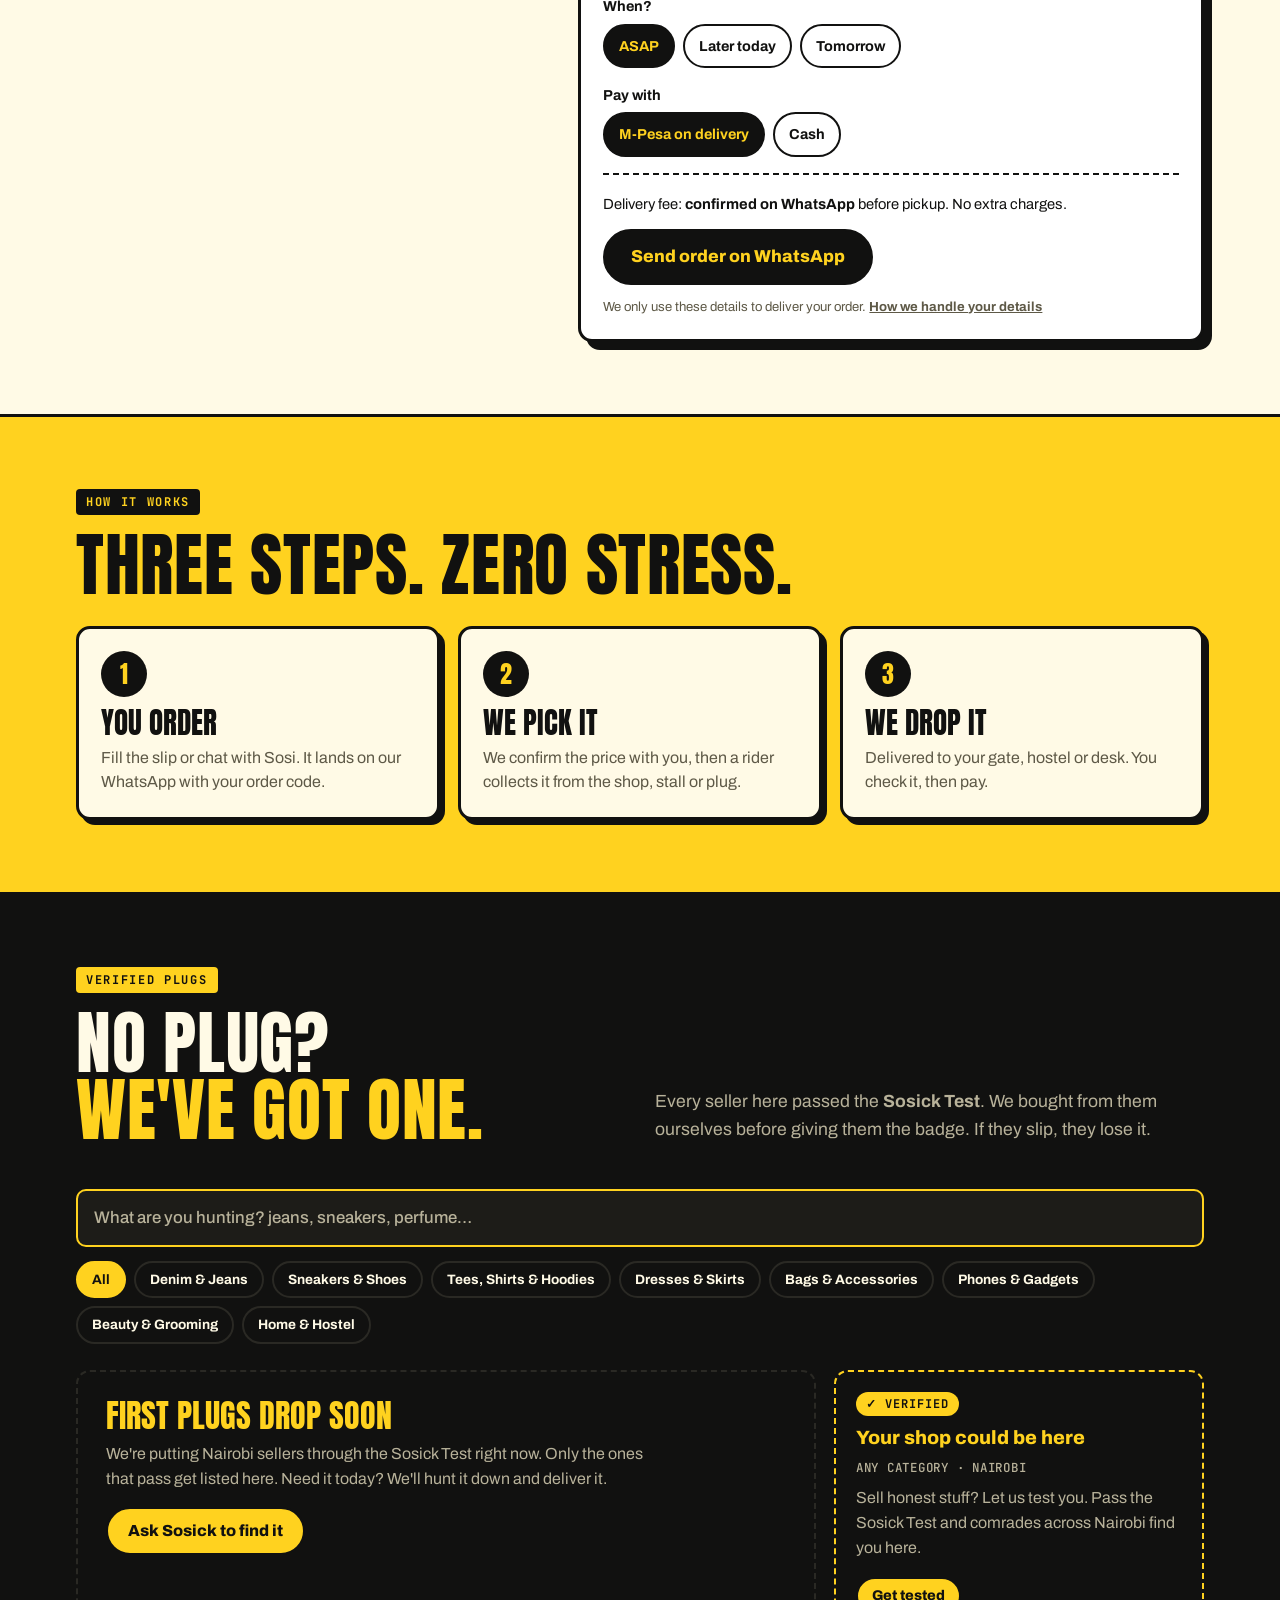
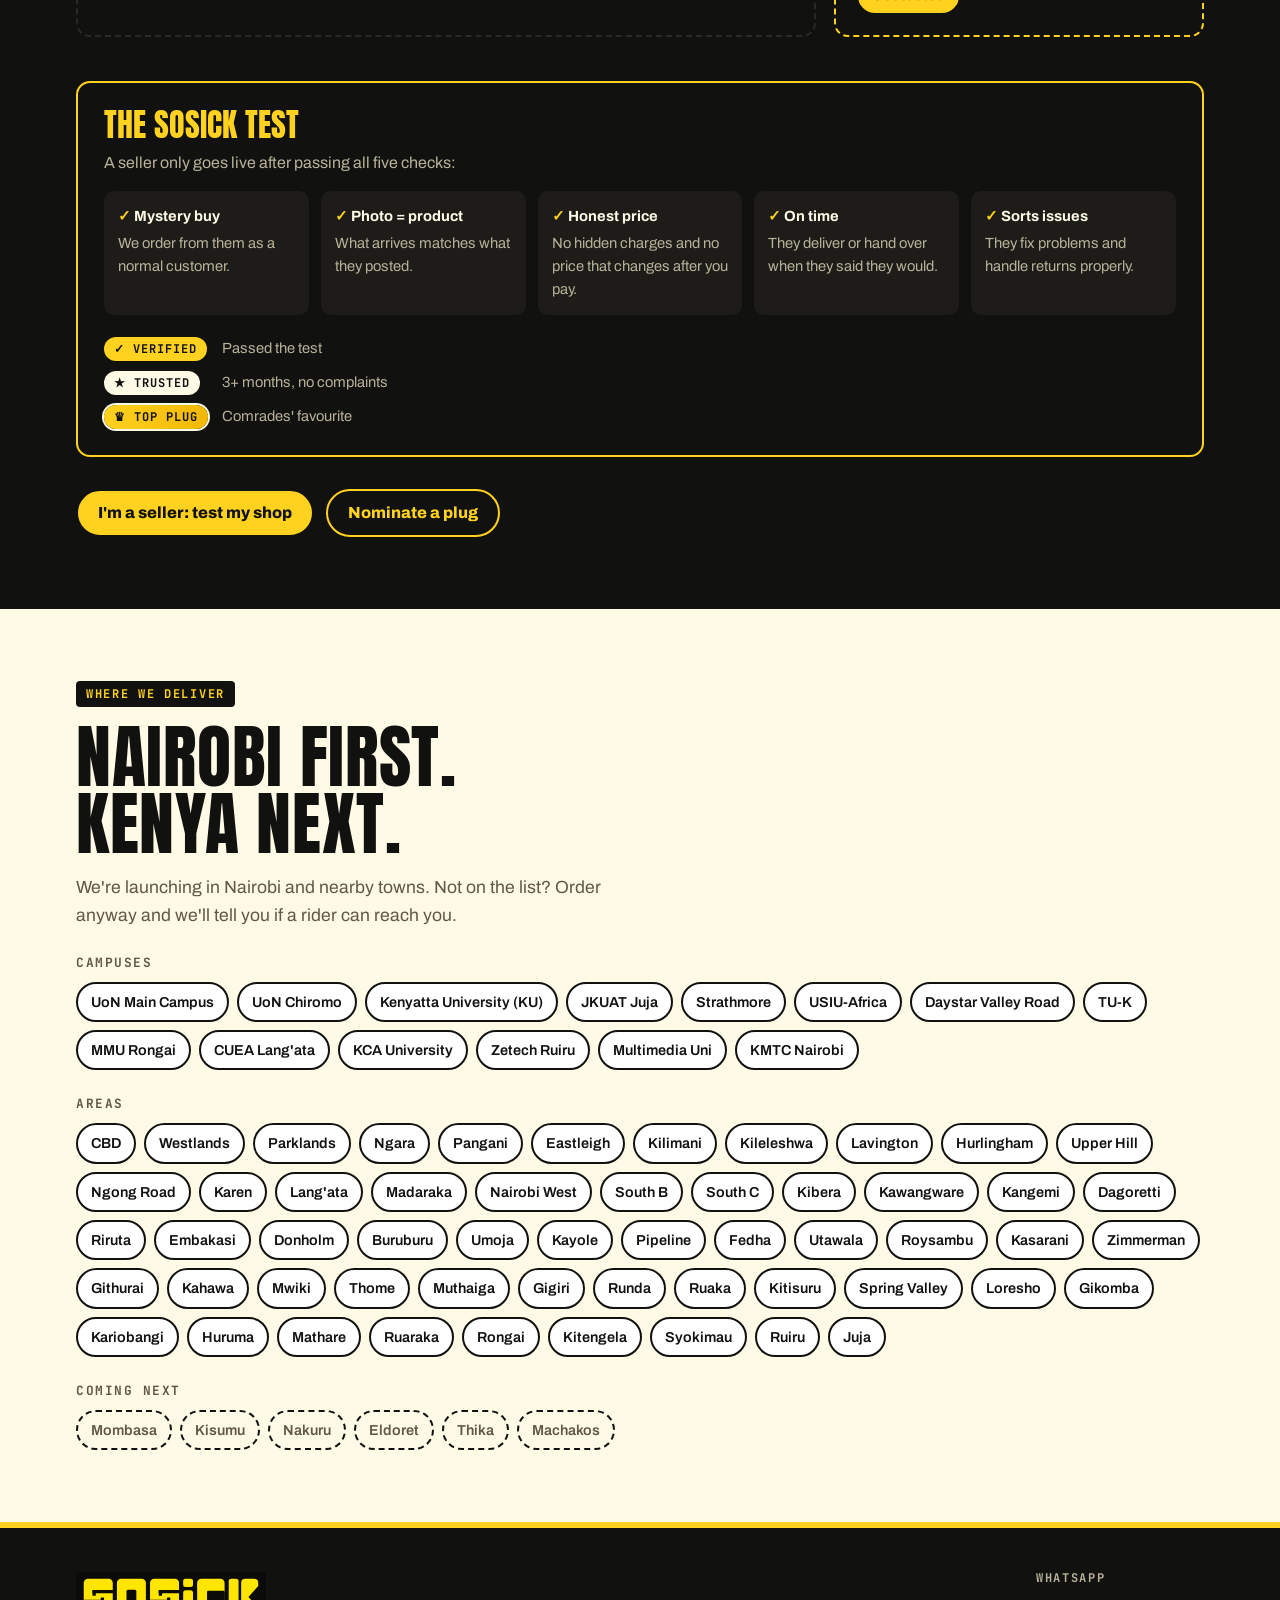
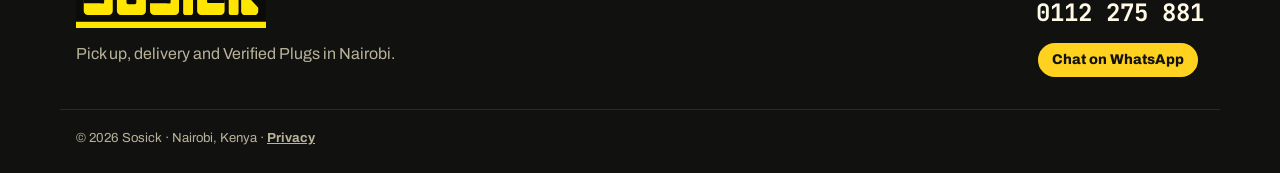
==== commit 0dd2be8f: "Bring back the previous, livelier design (undo the calmer redesign) Co-Authored-By: Claude Opus 5.5 " ====
--- a/index.html
+++ b/index.html
@@ -26,76 +26,80 @@
       <a href="#how">How it works</a>
       <a href="#areas">Areas</a>
     </nav>
-    <a class="btn btn-ink btn-sm wa-link" data-wa="Hi Sosick" href="#" target="_blank" rel="noopener">WhatsApp us</a>
+    <a class="btn btn-ink btn-sm wa-link" data-wa="Hi Sosick 👋" href="#" target="_blank" rel="noopener">WhatsApp us</a>
   </div>
 </header>
 
 <main id="top">
 
+  <!-- HERO: the two engines side by side, equal weight -->
   <section class="hero">
-    <div class="wrap hero-grid">
-      <div>
-        <h1 class="hero-title">Order it.<br>We pick it.<br><span class="hl">We drop it.</span></h1>
-        <p class="hero-sub">Tell us what you want from any shop or market in Nairobi. A rider collects it and brings it to your gate, hostel or office. You pay when it arrives.</p>
-        <p class="hero-note" id="comradeSticker">Just a delivery fee, no extra charges.</p>
-      </div>
-      <nav class="hero-paths" aria-label="Get started">
-        <a class="path" href="#order">
-          <span class="path-name">Pick up &amp; delivery</span>
-          <span class="path-copy">Send us the item and your location. We confirm the price on WhatsApp before anyone moves.</span>
-          <span class="path-go" aria-hidden="true">→</span>
-        </a>
-        <a class="path" href="#plugs">
-          <span class="path-name">Verified Plugs</span>
-          <span class="path-copy">Sellers we've bought from ourselves. If a seller slips, the badge comes off.</span>
-          <span class="path-go" aria-hidden="true">→</span>
-        </a>
-      </nav>
-    </div>
-  </section>
+    <div class="wrap">
+      <p class="sticker" id="comradeSticker">Comrade launch · just delivery, no extra charges</p>
+      <h1 class="hero-title">Order it.<br>We pick it.<br><span class="hl">We drop it.</span></h1>
+      <p class="hero-sub">From any shop in Nairobi to your gate, hostel or office. Can't find a plug for what you want? Shop from sellers we've tested ourselves.</p>
+    </div>
+    <div class="wrap engines">
+      <a class="engine engine-sun" href="#order">
+        <span class="engine-tag">Engine 01</span>
+        <span class="engine-name">Pick Up &amp; Delivery</span>
+        <span class="engine-copy">Tell us what you need and where you are. A Sosick rider picks it up and brings it to you.</span>
+        <span class="engine-go">Place an order →</span>
+      </a>
+      <a class="engine engine-ink" href="#plugs">
+        <span class="engine-tag">Engine 02</span>
+        <span class="engine-name">Verified Plugs</span>
+        <span class="engine-copy">Need jeans but no plug? Every seller here has been tested by us before getting the badge.</span>
+        <span class="engine-go">Find a plug →</span>
+      </a>
+    </div>
+  </section>
+
+  <div class="ticker" aria-hidden="true"><div class="ticker-track" id="ticker"></div></div>
 
   <!-- ORDER -->
   <section class="band band-paper" id="order">
     <div class="wrap order-grid">
       <div class="order-intro">
-        <h2 class="h2">What do you need?</h2>
-        <p class="lede">Fill this in and WhatsApp opens with your order already written. We reply with the price, then a rider heads out.</p>
+        <p class="eyebrow">Pick up &amp; delivery</p>
+        <h2 class="h2">Tell us what<br>you need.</h2>
+        <p class="lede">Fill this in and it opens WhatsApp with your order already written. We confirm, and a rider heads out.</p>
         <ul class="ticks">
           <li>Any shop, market stall or Verified Plug</li>
-          <li>Pay by M-Pesa or cash on delivery</li>
+          <li>Pay with M-Pesa or cash when it arrives</li>
           <li>You get an order code to follow up with</li>
         </ul>
-        <p class="note">Rather chat? <button class="linkish" type="button" data-open-sosi="order">Ask Sosi to fill it in for you</button>.</p>
+        <p class="note">Rather chat? <button class="linkish" type="button" data-open-sosi="order">Ask Sosi to fill it for you</button>.</p>
       </div>
 
       <form class="ticket" id="orderForm" novalidate>
         <div class="ticket-head">
-          <span>Order slip</span>
+          <span>SOSICK ORDER SLIP</span>
           <span class="mono" id="orderCode">SOS-0000</span>
         </div>
 
         <div class="field">
-          <label for="item">Item</label>
-          <textarea id="item" rows="2" placeholder="e.g. Black baggy jeans, size 32 — or my parcel at Easy Coach" required></textarea>
+          <label for="item">What do you need?</label>
+          <textarea id="item" rows="2" placeholder="e.g. Black baggy jeans size 32, or pick my parcel from Easy Coach" required></textarea>
         </div>
 
         <div class="field">
-          <label for="pickup">Pick up from <span class="opt">optional</span></label>
-          <input id="pickup" type="text" list="placesList" placeholder="Shop, market or area. Leave blank and we'll find it" autocomplete="off">
+          <label for="pickup">Where do we pick it from?</label>
+          <input id="pickup" type="text" list="placesList" placeholder="Shop name, market or area. Leave blank if you want us to find it" autocomplete="off">
         </div>
 
         <div class="row2">
           <div class="field">
-            <label for="dropArea">Deliver to</label>
-            <input id="dropArea" type="text" list="placesList" placeholder="Area or campus, e.g. Chiromo" autocomplete="off" required>
-          </div>
-          <div class="field">
-            <label for="landmark">Landmark <span class="opt">optional</span></label>
-            <input id="landmark" type="text" placeholder="e.g. Blue gate opposite Shell">
+            <label for="dropArea">Deliver to (area or campus)</label>
+            <input id="dropArea" type="text" list="placesList" placeholder="Start typing… e.g. Chiromo" autocomplete="off" required>
+          </div>
+          <div class="field">
+            <label for="landmark">Landmark / directions</label>
+            <input id="landmark" type="text" placeholder="e.g. Blue gate opposite Shell, Hall 5">
           </div>
         </div>
         <div class="loc-row">
-          <button type="button" class="btn btn-ghost btn-sm" id="locBtn">Use my location</button>
+          <button type="button" class="btn btn-ghost btn-sm" id="locBtn">📍 Use my location</button>
           <span class="loc-status" id="locStatus" aria-live="polite"></span>
         </div>
         <datalist id="placesList"></datalist>
@@ -106,40 +110,40 @@
             <input id="custName" type="text" autocomplete="name" placeholder="e.g. Wanjiru" required>
           </div>
           <div class="field">
-            <label for="custPhone">Phone</label>
+            <label for="custPhone">Phone number</label>
             <input id="custPhone" type="tel" inputmode="tel" autocomplete="tel" placeholder="07XX XXX XXX" required>
           </div>
         </div>
 
-        <div class="row2">
-          <fieldset class="field">
-            <legend>When</legend>
-            <div class="chips" role="radiogroup">
-              <label class="chip"><input type="radio" name="when" value="As soon as possible" checked><span>Now</span></label>
-              <label class="chip"><input type="radio" name="when" value="Later today"><span>Later today</span></label>
-              <label class="chip"><input type="radio" name="when" value="Tomorrow"><span>Tomorrow</span></label>
-            </div>
-          </fieldset>
-          <fieldset class="field">
-            <legend>Pay with</legend>
-            <div class="chips" role="radiogroup">
-              <label class="chip"><input type="radio" name="pay" value="M-Pesa on delivery" checked><span>M-Pesa</span></label>
-              <label class="chip"><input type="radio" name="pay" value="Cash on delivery"><span>Cash</span></label>
-            </div>
-          </fieldset>
-        </div>
+        <fieldset class="field">
+          <legend>When?</legend>
+          <div class="chips" role="radiogroup">
+            <label class="chip"><input type="radio" name="when" value="As soon as possible" checked><span>ASAP</span></label>
+            <label class="chip"><input type="radio" name="when" value="Later today"><span>Later today</span></label>
+            <label class="chip"><input type="radio" name="when" value="Tomorrow"><span>Tomorrow</span></label>
+          </div>
+        </fieldset>
+
+        <fieldset class="field">
+          <legend>Pay with</legend>
+          <div class="chips" role="radiogroup">
+            <label class="chip"><input type="radio" name="pay" value="M-Pesa on delivery" checked><span>M-Pesa on delivery</span></label>
+            <label class="chip"><input type="radio" name="pay" value="Cash on delivery"><span>Cash</span></label>
+          </div>
+        </fieldset>
 
         <p class="form-error" id="formError" role="alert" hidden></p>
 
         <div class="ticket-foot">
           <p class="fee-line" id="feeLine">Delivery fee: <strong>confirmed on WhatsApp</strong> before pickup. No extra charges.</p>
-          <button class="btn btn-ink btn-lg" type="submit">Send on WhatsApp</button>
-        </div>
-        <p class="note privacy-note">We only use these details to deliver your order. <a href="privacy.html">Privacy</a></p>
+          <button class="btn btn-ink btn-lg" type="submit">Send order on WhatsApp</button>
+        </div>
+        <p class="note privacy-note">We only use these details to deliver your order. <a href="privacy.html">How we handle your details</a></p>
       </form>
 
       <div class="sent" id="sentCard" hidden>
-        <h3 class="h3">Your slip is ready. Press send in WhatsApp.</h3>
+        <p class="eyebrow">Order slip ready</p>
+        <h3 class="h3">Almost there! Hit send in WhatsApp.</h3>
         <pre class="sent-msg mono" id="sentMsg"></pre>
         <div class="sent-actions">
           <a class="btn btn-ink" id="sentWa" href="#" target="_blank" rel="noopener">Open WhatsApp again</a>
@@ -152,13 +156,14 @@
   </section>
 
   <!-- HOW IT WORKS: a real sequence, so it is numbered -->
-  <section class="band band-rule" id="how">
-    <div class="wrap">
-      <h2 class="h2">How an order works</h2>
+  <section class="band band-sun" id="how">
+    <div class="wrap">
+      <p class="eyebrow">How it works</p>
+      <h2 class="h2">Three steps. Zero stress.</h2>
       <ol class="steps">
-        <li><h3>You send the slip</h3><p>It reaches us on WhatsApp with your order code. Sosi can fill it in for you.</p></li>
-        <li><h3>We confirm and collect</h3><p>We tell you the item price and delivery fee. Once you agree, a rider picks it up.</p></li>
-        <li><h3>You check, then pay</h3><p>The rider brings it to your gate, hostel or desk. Look it over first, then pay by M-Pesa or cash.</p></li>
+        <li><span class="step-n">1</span><h3>You order</h3><p>Fill the slip or chat with Sosi. It lands on our WhatsApp with your order code.</p></li>
+        <li><span class="step-n">2</span><h3>We pick it</h3><p>We confirm the price with you, then a rider collects it from the shop, stall or plug.</p></li>
+        <li><span class="step-n">3</span><h3>We drop it</h3><p>Delivered to your gate, hostel or desk. You check it, then pay.</p></li>
       </ol>
     </div>
   </section>
@@ -167,13 +172,16 @@
   <section class="band band-ink" id="plugs">
     <div class="wrap">
       <div class="plugs-head">
-        <h2 class="h2">Verified Plugs</h2>
-        <p class="lede">Sellers we've bought from ourselves. Each one passed all five checks below before getting the badge, and loses it if they slip.</p>
+        <div>
+          <p class="eyebrow eyebrow-sun">Verified Plugs</p>
+          <h2 class="h2">No plug?<br><span class="hl-ink">We've got one.</span></h2>
+        </div>
+        <p class="lede">Every seller here passed the <strong>Sosick Test</strong>. We bought from them ourselves before giving them the badge. If they slip, they lose it.</p>
       </div>
 
       <div class="plug-tools">
         <label class="sr-only" for="plugSearch">Search plugs</label>
-        <input class="search" id="plugSearch" type="search" placeholder="Search: jeans, sneakers, perfume…">
+        <input class="search" id="plugSearch" type="search" placeholder="What are you hunting? jeans, sneakers, perfume…">
         <div class="cat-chips" id="catChips"></div>
       </div>
 
@@ -181,23 +189,24 @@
 
       <div class="test">
         <h3 class="h3">The Sosick Test</h3>
+        <p class="test-sub">A seller only goes live after passing all five checks:</p>
         <ul class="test-list">
-          <li><b>Mystery buy.</b> We order from them as an ordinary customer.</li>
-          <li><b>Photo matches product.</b> What arrives is what they posted.</li>
-          <li><b>Honest price.</b> No hidden charges, no price change after you pay.</li>
-          <li><b>On time.</b> They deliver or hand over when they said they would.</li>
-          <li><b>Sorts problems.</b> They fix issues and handle returns properly.</li>
+          <li><b>Mystery buy</b>We order from them as a normal customer.</li>
+          <li><b>Photo = product</b>What arrives matches what they posted.</li>
+          <li><b>Honest price</b>No hidden charges and no price that changes after you pay.</li>
+          <li><b>On time</b>They deliver or hand over when they said they would.</li>
+          <li><b>Sorts issues</b>They fix problems and handle returns properly.</li>
         </ul>
-        <dl class="badges">
-          <dt><span class="badge badge-verified">Verified</span></dt><dd>Passed the test</dd>
-          <dt><span class="badge badge-trusted">Trusted</span></dt><dd>Three months or more without a complaint</dd>
-          <dt><span class="badge badge-top">Top Plug</span></dt><dd>The one customers keep coming back to</dd>
-        </dl>
+        <div class="badges">
+          <span class="badge badge-verified">✓ Verified</span><span class="badge-desc">Passed the test</span>
+          <span class="badge badge-trusted">★ Trusted</span><span class="badge-desc">3+ months, no complaints</span>
+          <span class="badge badge-top">♛ Top Plug</span><span class="badge-desc">Comrades' favourite</span>
+        </div>
       </div>
 
       <div class="plug-ctas">
-        <a class="btn btn-sun wa-link" data-wa="Hi Sosick, I sell and I'd like you to test my shop for the Verified badge. Shop name:" href="#" target="_blank" rel="noopener">Get your shop tested</a>
-        <a class="btn btn-outline-sun wa-link" data-wa="Hi Sosick, I know a good seller you should test. Their name / page:" href="#" target="_blank" rel="noopener">Recommend a seller</a>
+        <a class="btn btn-sun wa-link" data-wa="Hi Sosick! I sell stuff and I'd like you to test my shop for the Verified badge. My shop name:" href="#" target="_blank" rel="noopener">I'm a seller: test my shop</a>
+        <a class="btn btn-outline-sun wa-link" data-wa="Hi Sosick! I know a solid plug you should test. Their name / page:" href="#" target="_blank" rel="noopener">Nominate a plug</a>
       </div>
     </div>
   </section>
@@ -205,13 +214,15 @@
   <!-- AREAS -->
   <section class="band band-paper" id="areas">
     <div class="wrap">
-      <h2 class="h2">Where we deliver</h2>
-      <p class="lede">Nairobi and the towns around it for now. Not listed? Order anyway and we'll tell you if a rider can reach you.</p>
-      <dl class="areas">
-        <dt>Campuses</dt><dd><ul class="pill-list" id="campusList"></ul></dd>
-        <dt>Areas</dt><dd><ul class="pill-list" id="areaList"></ul></dd>
-        <dt>Next</dt><dd><ul class="pill-list pill-list-soon" id="nextList"></ul></dd>
-      </dl>
+      <p class="eyebrow">Where we deliver</p>
+      <h2 class="h2">Nairobi first.<br>Kenya next.</h2>
+      <p class="lede">We're launching in Nairobi and nearby towns. Not on the list? Order anyway and we'll tell you if a rider can reach you.</p>
+      <h3 class="h4">Campuses</h3>
+      <ul class="pill-list" id="campusList"></ul>
+      <h3 class="h4">Areas</h3>
+      <ul class="pill-list" id="areaList"></ul>
+      <h3 class="h4">Coming next</h3>
+      <ul class="pill-list pill-list-soon" id="nextList"></ul>
     </div>
   </section>
 
@@ -226,7 +237,7 @@
     <div>
       <p class="footer-label">WhatsApp</p>
       <p class="mono footer-num wa-number">0112 275 881</p>
-      <a class="btn btn-sun btn-sm wa-link" data-wa="Hi Sosick" href="#" target="_blank" rel="noopener">Chat on WhatsApp</a>
+      <a class="btn btn-sun btn-sm wa-link" data-wa="Hi Sosick 👋" href="#" target="_blank" rel="noopener">Chat on WhatsApp</a>
     </div>
   </div>
   <div class="wrap footer-fine">© <span id="year">2026</span> Sosick · Nairobi, Kenya · <a href="privacy.html">Privacy</a></div>
@@ -234,7 +245,7 @@
 
 <!-- SOSI: the chat helper -->
 <button class="sosi-fab" id="sosiFab" type="button" aria-label="Chat with Sosi, the Sosick helper" aria-expanded="false" aria-controls="sosiPanel">
-  <span class="sosi-bubble" id="sosiNudge">Need something?</span>
+  <span class="sosi-bubble" id="sosiNudge">Niaje! Need something? 👀</span>
   <span class="sosi-face" aria-hidden="true"><i class="eye"></i><i class="eye"></i><i class="mouth"></i></span>
 </button>
 
@@ -252,8 +263,8 @@
   <div class="sosi-chips" id="sosiChips"></div>
   <form class="sosi-input" id="sosiForm">
     <label class="sr-only" for="sosiText">Message Sosi</label>
-    <input id="sosiText" type="text" autocomplete="off" placeholder="e.g. where can I get jeans?">
-    <button type="submit">Send</button>
+    <input id="sosiText" type="text" autocomplete="off" placeholder="Type here… e.g. where can I get jeans?">
+    <button type="submit" aria-label="Send">➤</button>
   </form>
 </section>
 
--- a/assets/style.css
+++ b/assets/style.css
@@ -1,17 +1,15 @@
-/* Sosick. Yellow and black from the logo, used with restraint:
-   a yellow hero, then quiet paper sections with thin rules, one dark
-   section for Verified Plugs. Poster type only in the hero. */
+/* Layout concept: Nairobi matatu signage. Hard yellow and black bands,
+   condensed poster type, hazard tape, and an order "slip" like a receipt.
+   One brand look on purpose, so every color is set explicitly. */
 :root {
   --sun: #FFD21F;       /* brand yellow */
-  --sun-deep: #F2B705;
+  --sun-deep: #F2B705;  /* pressed / shadow yellow */
   --ink: #111110;       /* brand black */
-  --ink-2: #1D1C18;
-  --paper: #FBF8EE;     /* warm off-white */
-  --card: #FFFFFF;
-  --rule: #DCD5BD;      /* hairlines on paper */
-  --line: #34322B;      /* hairlines on ink */
-  --muted: #5E5947;
-  --muted-ink: #B8B29A;
+  --ink-2: #1D1C18;     /* raised black */
+  --paper: #FFFAE6;     /* yellow-tinted white */
+  --line: #2A2924;
+  --muted: #5E5947;     /* text on paper/sun */
+  --muted-ink: #B8B29A; /* text on ink */
   --ok: #1F8A4C;
   --bad: #C0362C;
 
@@ -19,175 +17,253 @@
   --f-body: "Archivo", "Helvetica Neue", Arial, sans-serif;
   --f-mono: "JetBrains Mono", ui-monospace, Menlo, Consolas, monospace;
 
-  --r: 8px;
+  --r: 14px;
+  --shadow: 5px 5px 0 var(--ink);
   color-scheme: light;
 }
 
 * { box-sizing: border-box; }
 [hidden] { display: none !important; }
 html { scroll-behavior: smooth; scroll-padding-top: 76px; }
-body { margin: 0; background: var(--paper); color: var(--ink); font: 400 16px/1.6 var(--f-body); -webkit-font-smoothing: antialiased; }
-body::before { content: ""; position: fixed; inset: 0 0 auto; height: env(safe-area-inset-top, 0px); z-index: 60; background: var(--sun); }
+body {
+  margin: 0;
+  background: var(--paper);
+  color: var(--ink);
+  font: 400 16px/1.55 var(--f-body);
+  -webkit-font-smoothing: antialiased;
+}
+body::before {
+  content: ""; position: fixed; inset: 0 0 auto; height: env(safe-area-inset-top, 0px);
+  z-index: 60; background: var(--sun);
+}
 img { max-width: 100%; display: block; }
 a { color: inherit; }
-:focus-visible { outline: 2px solid var(--ink); outline-offset: 3px; }
+:focus-visible { outline: 3px solid var(--ink); outline-offset: 3px; }
 .band-ink :focus-visible, .footer :focus-visible { outline-color: var(--sun); }
 .sr-only { position: absolute; width: 1px; height: 1px; overflow: hidden; clip: rect(0 0 0 0); white-space: nowrap; }
 .mono { font-family: var(--f-mono); }
-.wrap { max-width: 1120px; margin: 0 auto; padding-left: max(16px, env(safe-area-inset-left, 0px)); padding-right: max(16px, env(safe-area-inset-right, 0px)); }
+
+.wrap {
+  max-width: 1160px; margin: 0 auto;
+  padding-left: max(16px, env(safe-area-inset-left, 0px));
+  padding-right: max(16px, env(safe-area-inset-right, 0px));
+}
 
 /* ---------- type ---------- */
-.h2 { font: 800 clamp(1.7rem, 3.6vw, 2.4rem)/1.15 var(--f-body); letter-spacing: -0.02em; margin: 0 0 12px; text-wrap: balance; }
-.h3 { font: 700 1.15rem/1.3 var(--f-body); margin: 0 0 8px; }
-.eyebrow { font: 700 0.75rem/1 var(--f-mono); text-transform: uppercase; letter-spacing: 0.12em; color: var(--muted); margin: 0 0 12px; }
-.lede { font-size: 1.08rem; max-width: 58ch; color: var(--muted); margin: 0 0 20px; }
+.h2 {
+  font: 400 clamp(2.4rem, 6vw, 4.4rem)/0.95 var(--f-display);
+  text-transform: uppercase; letter-spacing: 0.01em; margin: 0 0 18px;
+  text-wrap: balance;
+}
+.h3 { font: 800 1.35rem/1.2 var(--f-body); margin: 0 0 10px; }
+.h4 { font: 700 0.8rem/1 var(--f-mono); text-transform: uppercase; letter-spacing: 0.12em; margin: 28px 0 12px; color: var(--muted); }
+.eyebrow {
+  display: inline-block; font: 700 0.75rem/1 var(--f-mono); text-transform: uppercase; letter-spacing: 0.14em;
+  background: var(--ink); color: var(--sun); padding: 7px 10px; border-radius: 4px; margin: 0 0 16px;
+}
+.eyebrow-sun { background: var(--sun); color: var(--ink); }
+.lede { font-size: 1.1rem; max-width: 56ch; color: var(--muted); margin: 0 0 18px; }
 .band-ink .lede { color: var(--muted-ink); }
 .note { font-size: 0.92rem; color: var(--muted); }
-.opt { font-weight: 400; color: var(--muted); font-size: 0.82rem; }
-.hl { background: var(--ink); color: var(--sun); padding: 0 0.1em; }
+.hl { background: var(--ink); color: var(--sun); padding: 0 0.12em; box-decoration-break: clone; -webkit-box-decoration-break: clone; }
+.hl-ink { color: var(--sun); }
 
 /* ---------- buttons ---------- */
-.btn { display: inline-flex; align-items: center; justify-content: center; gap: 8px; font: 700 0.98rem/1 var(--f-body); text-decoration: none; cursor: pointer; padding: 13px 20px; border-radius: var(--r); border: 2px solid var(--ink); transition: background .15s ease, color .15s ease; }
+.btn {
+  display: inline-flex; align-items: center; justify-content: center; gap: 8px;
+  font: 800 1rem/1 var(--f-body); text-decoration: none; cursor: pointer;
+  padding: 14px 20px; border-radius: 999px; border: 2.5px solid var(--ink);
+  transition: transform .12s ease, box-shadow .12s ease, background .12s ease;
+}
+.btn:hover { transform: translate(-2px, -2px); box-shadow: 4px 4px 0 var(--ink); }
+.btn:active { transform: translate(0, 0); box-shadow: none; }
 .btn-ink { background: var(--ink); color: var(--sun); }
-.btn-ink:hover { background: var(--ink-2); }
-.btn-sun { background: var(--sun); color: var(--ink); border-color: var(--sun); }
-.btn-sun:hover { background: var(--sun-deep); border-color: var(--sun-deep); }
+.btn-sun { background: var(--sun); color: var(--ink); }
 .btn-ghost { background: transparent; color: var(--ink); }
-.btn-ghost:hover { background: rgba(17,17,16,.06); }
 .btn-outline-sun { background: transparent; color: var(--sun); border-color: var(--sun); }
-.btn-outline-sun:hover { background: rgba(255,210,31,.1); }
-.btn-sm { padding: 9px 14px; font-size: 0.88rem; }
-.btn-lg { padding: 15px 24px; font-size: 1.02rem; }
+.band-ink .btn:hover, .footer .btn:hover { box-shadow: 4px 4px 0 var(--sun); }
+.btn-sm { padding: 10px 14px; font-size: 0.88rem; }
+.btn-lg { padding: 17px 26px; font-size: 1.08rem; }
 .linkish { background: none; border: 0; padding: 0; font: inherit; color: var(--ink); font-weight: 700; text-decoration: underline; text-underline-offset: 3px; cursor: pointer; }
 
 /* ---------- top bar ---------- */
-.topbar { position: sticky; top: env(safe-area-inset-top, 0px); z-index: 50; background: var(--sun); border-bottom: 1px solid rgba(17,17,16,.25); }
+.topbar {
+  position: sticky; top: env(safe-area-inset-top, 0px); z-index: 50;
+  background: var(--sun); border-bottom: 3px solid var(--ink);
+}
 .topbar-in { display: flex; align-items: center; gap: 20px; padding-block: 10px; }
-.brand { display: flex; align-items: center; text-decoration: none; }
-.brand-mark { height: 40px; width: auto; }
-@media (max-width: 420px) { .brand-mark { height: 34px; } }
-.footer-mark { height: 48px; width: auto; margin-bottom: 14px; }
-.nav { display: flex; gap: 24px; margin-left: auto; }
-.nav a { font-weight: 600; text-decoration: none; font-size: 0.95rem; }
-.nav a:hover { text-decoration: underline; text-underline-offset: 5px; }
+.brand { display: flex; align-items: center; gap: 10px; text-decoration: none; }
+.brand-mark { height: 44px; width: auto; }
+.brand-sub { font: 700 0.7rem/1 var(--f-mono); letter-spacing: 0.32em; }
+@media (max-width: 420px) { .brand-mark { height: 36px; } .brand-sub { display: none; } }
+.footer-mark { height: 56px; width: auto; margin-bottom: 14px; }
+.nav { display: flex; gap: 22px; margin-left: auto; }
+.nav a { font-weight: 700; text-decoration: none; font-size: 0.95rem; }
+.nav a:hover { text-decoration: underline; text-underline-offset: 5px; text-decoration-thickness: 2px; }
 @media (max-width: 820px) { .nav { display: none; } .topbar .btn { margin-left: auto; } }
 
 /* ---------- hero ---------- */
-.hero { background: var(--sun); padding-block: 56px 64px; }
-.hero-grid { display: grid; grid-template-columns: minmax(0, 1.25fr) minmax(0, 1fr); gap: 48px; align-items: end; }
-@media (max-width: 860px) { .hero-grid { grid-template-columns: 1fr; gap: 32px; } }
-.hero-title { font: 400 clamp(3.2rem, 9vw, 7rem)/0.9 var(--f-display); text-transform: uppercase; margin: 0 0 22px; }
-.hero-title .hl { display: inline-block; line-height: 1; padding: 0.03em 0.1em 0.05em; margin-top: 0.08em; }
-.hero-sub { font-size: clamp(1.05rem, 1.8vw, 1.2rem); max-width: 50ch; margin: 0 0 14px; font-weight: 500; }
-.hero-note { margin: 0; font-size: 0.95rem; font-weight: 600; }
-.hero-paths { display: grid; border-top: 1.5px solid var(--ink); }
-.path { display: grid; grid-template-columns: minmax(0, 1fr) auto; gap: 4px 16px; padding: 20px 0; border-bottom: 1.5px solid var(--ink); text-decoration: none; }
-.path-name { font: 800 1.3rem/1.2 var(--f-body); }
-.path-copy { grid-column: 1; font-size: 0.95rem; max-width: 46ch; }
-.path-go { grid-column: 2; grid-row: 1 / span 2; align-self: center; font-size: 1.6rem; transition: transform .15s ease; }
-.path:hover .path-go { transform: translateX(6px); }
-.path:hover .path-name { text-decoration: underline; text-underline-offset: 4px; }
+.hero { background: var(--sun); padding-block: 44px 56px; overflow: hidden; }
+.sticker {
+  display: inline-block; margin: 0 0 18px; transform: rotate(-2deg);
+  background: var(--paper); border: 2.5px solid var(--ink); box-shadow: 3px 3px 0 var(--ink);
+  font: 700 0.8rem/1 var(--f-mono); text-transform: uppercase; letter-spacing: 0.08em; padding: 9px 12px; border-radius: 6px;
+}
+.hero-title {
+  font: 400 clamp(3.4rem, 11vw, 8.4rem)/0.88 var(--f-display);
+  text-transform: uppercase; margin: 0 0 24px; letter-spacing: 0.005em;
+}
+.hero-title .hl { display: inline-block; line-height: 1; padding: 0.02em 0.12em 0.04em; margin-top: 0.08em; }
+.hero-sub { font-size: clamp(1.05rem, 2vw, 1.25rem); max-width: 54ch; margin: 0 0 34px; font-weight: 500; }
+.engines { display: grid; grid-template-columns: 1fr 1fr; gap: 18px; }
+@media (max-width: 720px) { .engines { grid-template-columns: 1fr; } }
+.engine {
+  display: flex; flex-direction: column; gap: 10px; text-decoration: none;
+  border: 3px solid var(--ink); border-radius: var(--r); padding: 26px; box-shadow: var(--shadow);
+  transition: transform .15s ease, box-shadow .15s ease;
+}
+.engine:hover { transform: translate(-3px, -3px); box-shadow: 8px 8px 0 var(--ink); }
+.engine-sun { background: var(--paper); }
+.engine-ink { background: var(--ink); color: var(--paper); }
+.engine-tag { font: 700 0.72rem/1 var(--f-mono); text-transform: uppercase; letter-spacing: 0.14em; opacity: .7; }
+.engine-name { font: 400 clamp(2rem, 4.4vw, 2.9rem)/0.95 var(--f-display); text-transform: uppercase; }
+.engine-ink .engine-name { color: var(--sun); }
+.engine-copy { max-width: 40ch; }
+.engine-go { font-weight: 800; margin-top: auto; padding-top: 8px; }
+
+/* ---------- ticker (hazard tape with areas) ---------- */
+.ticker {
+  background: repeating-linear-gradient(-45deg, var(--ink) 0 18px, var(--sun) 18px 36px);
+  padding-block: 8px; border-block: 3px solid var(--ink); overflow: hidden;
+}
+.ticker-track {
+  display: flex; gap: 0; width: max-content; background: var(--ink); color: var(--sun);
+  font: 400 1.15rem/1 var(--f-display); letter-spacing: 0.06em; text-transform: uppercase;
+  padding-block: 9px; animation: tick 60s linear infinite;
+}
+.ticker-track span { padding-inline: 18px; white-space: nowrap; }
+.ticker-track span::after { content: "●"; margin-left: 36px; font-size: 0.6em; vertical-align: middle; }
+@keyframes tick { to { transform: translateX(-50%); } }
+@media (prefers-reduced-motion: reduce) { .ticker-track { animation: none; } html { scroll-behavior: auto; } }
 
 /* ---------- bands ---------- */
 .band { padding-block: 72px; }
 .band-paper { background: var(--paper); }
-.band-rule { background: var(--paper); border-top: 1px solid var(--rule); }
+.band-sun { background: var(--sun); border-block: 3px solid var(--ink); }
 .band-ink { background: var(--ink); color: var(--paper); }
-@media (prefers-reduced-motion: reduce) { html { scroll-behavior: auto; } }
 
 /* ---------- order ---------- */
-.order-grid { display: grid; grid-template-columns: minmax(0, 0.8fr) minmax(0, 1.2fr); gap: 48px; align-items: start; }
-@media (max-width: 900px) { .order-grid { grid-template-columns: 1fr; gap: 28px; } }
-.ticks { list-style: none; padding: 0; margin: 0 0 18px; display: grid; gap: 8px; }
-.ticks li { padding-left: 22px; position: relative; font-weight: 500; }
-.ticks li::before { content: ""; position: absolute; left: 0; top: 0.62em; width: 10px; height: 10px; background: var(--sun); border: 1.5px solid var(--ink); }
-
-/* The slip is the one object on the page that gets a printed-receipt edge. */
-.ticket { background: var(--card); border: 1.5px solid var(--ink); border-radius: var(--r); box-shadow: 4px 4px 0 var(--ink); padding: 0 22px 20px; display: grid; gap: 16px; min-width: 0; }
-.ticket-head { display: flex; justify-content: space-between; gap: 10px; flex-wrap: wrap; margin-inline: -22px; padding: 11px 22px; border-bottom: 1.5px dashed var(--ink); font: 700 0.78rem/1.2 var(--f-mono); text-transform: uppercase; letter-spacing: 0.1em; }
+.order-grid { display: grid; grid-template-columns: minmax(0, 0.85fr) minmax(0, 1.15fr); gap: 40px; align-items: start; }
+@media (max-width: 900px) { .order-grid { grid-template-columns: 1fr; } }
+.ticks { list-style: none; padding: 0; margin: 0 0 18px; display: grid; gap: 10px; }
+.ticks li { display: flex; gap: 10px; font-weight: 600; }
+.ticks li::before { content: "✓"; flex: none; width: 24px; height: 24px; display: grid; place-items: center; background: var(--sun); border: 2px solid var(--ink); border-radius: 50%; font-size: 0.8rem; font-weight: 800; }
+
+.ticket {
+  background: #fff; border: 3px solid var(--ink); border-radius: var(--r); box-shadow: 8px 8px 0 var(--ink);
+  padding: 0 22px 22px; display: grid; gap: 16px; position: relative; min-width: 0;
+}
+.ticket-head {
+  display: flex; justify-content: space-between; gap: 10px; flex-wrap: wrap;
+  margin-inline: -22px; padding: 12px 22px; background: var(--ink); color: var(--sun);
+  font: 700 0.78rem/1.2 var(--f-mono); letter-spacing: 0.12em; border-radius: 10px 10px 0 0;
+}
 .field { display: grid; gap: 6px; min-width: 0; border: 0; padding: 0; margin: 0; }
 .field label, .field legend { font-weight: 700; font-size: 0.9rem; padding: 0; }
 .field legend { margin-bottom: 6px; }
 .row2 { display: grid; grid-template-columns: 1fr 1fr; gap: 14px; }
 @media (max-width: 560px) { .row2 { grid-template-columns: 1fr; } }
-input[type=text], input[type=tel], input[type=search], textarea, select { width: 100%; font: 500 1rem/1.4 var(--f-body); color: var(--ink); background: var(--paper); border: 1.5px solid #B9B29A; border-radius: 6px; padding: 11px 12px; }
+input[type=text], input[type=tel], input[type=search], textarea, select {
+  width: 100%; font: 500 1rem/1.4 var(--f-body); color: var(--ink); background: var(--paper);
+  border: 2px solid var(--ink); border-radius: 10px; padding: 12px 13px;
+}
 textarea { resize: vertical; }
 input::placeholder, textarea::placeholder { color: #8C866E; }
-input:focus, textarea:focus, select:focus { outline: none; border-color: var(--ink); box-shadow: 0 0 0 3px rgba(255,210,31,.7); }
-.is-bad { border-color: var(--bad) !important; background: #FFF4F2 !important; }
-.loc-row { display: flex; align-items: center; gap: 12px; flex-wrap: wrap; margin-top: -6px; }
+input:focus, textarea:focus, select:focus { outline: none; box-shadow: 0 0 0 3px var(--sun), 0 0 0 5px var(--ink); }
+.is-bad { border-color: var(--bad) !important; background: #FFF1EE !important; }
+.loc-row { display: flex; align-items: center; gap: 12px; flex-wrap: wrap; margin-top: -4px; }
 .loc-status { font-size: 0.88rem; color: var(--muted); }
 .loc-status.ok { color: var(--ok); font-weight: 700; }
-.chips { display: flex; flex-wrap: wrap; gap: 6px; }
+
+.chips { display: flex; flex-wrap: wrap; gap: 8px; }
 .chip input { position: absolute; opacity: 0; pointer-events: none; }
-.chip span { display: inline-block; padding: 8px 13px; border: 1.5px solid #B9B29A; border-radius: 6px; font-weight: 600; font-size: 0.9rem; cursor: pointer; background: var(--card); user-select: none; }
-.chip input:checked + span { background: var(--ink); color: var(--sun); border-color: var(--ink); }
-.chip input:focus-visible + span { outline: 2px solid var(--ink); outline-offset: 2px; }
-.form-error { margin: 0; padding: 10px 12px; border-radius: 6px; background: #FFF4F2; color: var(--bad); font-weight: 700; border: 1.5px solid var(--bad); }
-.ticket-foot { display: flex; flex-wrap: wrap; align-items: center; justify-content: space-between; gap: 14px; border-top: 1.5px dashed var(--ink); padding-top: 16px; }
-.fee-line { margin: 0; font-size: 0.9rem; }
-.privacy-note { margin: -6px 0 0; font-size: 0.82rem; }
+.chip span {
+  display: inline-block; padding: 9px 14px; border: 2px solid var(--ink); border-radius: 999px;
+  font-weight: 700; font-size: 0.9rem; cursor: pointer; background: #fff; user-select: none;
+}
+.chip input:checked + span { background: var(--ink); color: var(--sun); }
+.chip input:focus-visible + span { outline: 3px solid var(--sun); outline-offset: 2px; }
+.form-error { margin: 0; padding: 10px 12px; border-radius: 10px; background: #FFF1EE; color: var(--bad); font-weight: 700; border: 2px solid var(--bad); }
+.ticket-foot { display: flex; flex-wrap: wrap; align-items: center; justify-content: space-between; gap: 14px; border-top: 2.5px dashed var(--ink); padding-top: 18px; }
+.fee-line { margin: 0; font-size: 0.92rem; }
+.privacy-note { margin: -4px 0 0; font-size: 0.82rem; }
 .privacy-note a, .footer-fine a { color: inherit; font-weight: 700; }
-.sent { background: var(--card); border: 1.5px solid var(--ink); border-radius: var(--r); box-shadow: 4px 4px 0 var(--ink); padding: 22px; min-width: 0; }
-.sent-msg { background: var(--paper); border: 1px solid var(--rule); border-radius: 6px; padding: 14px; white-space: pre-wrap; word-break: break-word; font-size: 0.85rem; max-height: 300px; overflow: auto; }
+
+.sent { background: var(--sun); border: 3px solid var(--ink); border-radius: var(--r); box-shadow: 8px 8px 0 var(--ink); padding: 24px; min-width: 0; }
+.sent-msg { background: #fff; border: 2px solid var(--ink); border-radius: 10px; padding: 14px; white-space: pre-wrap; word-break: break-word; font-size: 0.85rem; max-height: 300px; overflow: auto; }
 .sent-actions { display: flex; flex-wrap: wrap; gap: 10px; }
 
-/* ---------- steps (a real sequence, so the numbers carry meaning) ---------- */
-.steps { list-style: none; counter-reset: step; padding: 0; margin: 28px 0 0; display: grid; grid-template-columns: repeat(3, minmax(0, 1fr)); gap: 32px; }
-@media (max-width: 760px) { .steps { grid-template-columns: 1fr; gap: 22px; } }
-.steps li { counter-increment: step; border-top: 1.5px solid var(--ink); padding-top: 16px; }
-.steps li::before { content: counter(step); font: 400 2.2rem/1 var(--f-display); display: block; margin-bottom: 10px; }
-.steps h3 { font: 700 1.1rem/1.3 var(--f-body); margin: 0 0 6px; }
+/* ---------- steps ---------- */
+.steps { list-style: none; padding: 0; margin: 28px 0 0; display: grid; grid-template-columns: repeat(3, 1fr); gap: 18px; }
+@media (max-width: 760px) { .steps { grid-template-columns: 1fr; } }
+.steps li { background: var(--paper); border: 3px solid var(--ink); border-radius: var(--r); padding: 22px; box-shadow: var(--shadow); }
+.steps h3 { font: 400 1.8rem/1 var(--f-display); text-transform: uppercase; margin: 12px 0 8px; }
 .steps p { margin: 0; color: var(--muted); }
+.step-n { display: grid; place-items: center; width: 46px; height: 46px; border-radius: 50%; background: var(--ink); color: var(--sun); font: 400 1.5rem/1 var(--f-display); }
 
 /* ---------- plugs ---------- */
-.plugs-head { display: grid; grid-template-columns: minmax(0, 1fr) minmax(0, 1.4fr); gap: 32px; align-items: baseline; margin-bottom: 24px; }
+.plugs-head { display: grid; grid-template-columns: 1fr 1fr; gap: 30px; align-items: end; margin-bottom: 28px; }
 @media (max-width: 820px) { .plugs-head { grid-template-columns: 1fr; gap: 0; } }
-.plug-tools { display: grid; gap: 12px; margin-bottom: 24px; }
-.search { background: var(--ink-2) !important; color: var(--paper) !important; border-color: var(--line) !important; font-size: 1.02rem !important; padding: 13px 14px !important; }
-.search:focus { border-color: var(--sun) !important; }
+.plug-tools { display: grid; gap: 14px; margin-bottom: 26px; }
+.search { background: var(--ink-2) !important; color: var(--paper) !important; border-color: var(--sun) !important; font-size: 1.05rem !important; padding: 15px 16px !important; }
 .search::placeholder { color: var(--muted-ink); }
-.cat-chips { display: flex; gap: 6px; flex-wrap: wrap; }
-.cat-chips button { font: 600 0.85rem/1 var(--f-body); padding: 9px 12px; border-radius: 6px; cursor: pointer; background: transparent; color: var(--paper); border: 1.5px solid var(--line); }
-.cat-chips button:hover { border-color: var(--muted-ink); }
+.cat-chips { display: flex; gap: 8px; flex-wrap: wrap; }
+.cat-chips button {
+  font: 700 0.85rem/1 var(--f-body); padding: 10px 14px; border-radius: 999px; cursor: pointer;
+  background: transparent; color: var(--paper); border: 2px solid var(--line);
+}
+.cat-chips button:hover { border-color: var(--sun); }
 .cat-chips button[aria-pressed="true"] { background: var(--sun); color: var(--ink); border-color: var(--sun); }
-.plug-grid { display: grid; grid-template-columns: repeat(auto-fill, minmax(260px, 1fr)); gap: 16px; }
-.plug { background: var(--ink-2); border: 1px solid var(--line); border-radius: var(--r); padding: 20px; display: flex; flex-direction: column; gap: 8px; min-width: 0; }
-.plug h3 { margin: 0; font: 700 1.15rem/1.25 var(--f-body); color: var(--paper); }
-.plug-meta { font: 500 0.76rem/1.4 var(--f-mono); color: var(--muted-ink); text-transform: uppercase; letter-spacing: 0.05em; }
+
+.plug-grid { display: grid; grid-template-columns: repeat(auto-fill, minmax(260px, 1fr)); gap: 18px; }
+.plug {
+  background: var(--ink-2); border: 2px solid var(--line); border-radius: var(--r); padding: 20px;
+  display: flex; flex-direction: column; gap: 10px; min-width: 0;
+}
+.plug h3 { margin: 0; font: 800 1.2rem/1.2 var(--f-body); color: var(--paper); }
+.plug-meta { font: 500 0.78rem/1.4 var(--f-mono); color: var(--muted-ink); text-transform: uppercase; letter-spacing: 0.06em; }
 .plug p { margin: 0; color: var(--muted-ink); }
-.plug-actions { display: flex; gap: 8px; flex-wrap: wrap; margin-top: auto; padding-top: 8px; }
-.plug-sample { border: 1px dashed var(--muted-ink); background: transparent; }
+.plug-actions { display: flex; gap: 8px; flex-wrap: wrap; margin-top: auto; padding-top: 6px; }
+.plug-sample { border: 2.5px dashed var(--sun); background: transparent; }
 .plug-sample h3 { color: var(--sun); }
-.plug-grid.is-empty { grid-template-columns: 1fr; }
-.empty-plugs { border: 1px solid var(--line); border-radius: var(--r); padding: 26px; }
-.empty-plugs h3 { font: 700 1.3rem/1.25 var(--f-body); color: var(--sun); margin: 0 0 8px; }
+.plug-grid.is-empty { grid-template-columns: minmax(0, 2fr) minmax(0, 1fr); }
+@media (max-width: 720px) { .plug-grid.is-empty { grid-template-columns: 1fr; } }
+.empty-plugs { border: 2.5px dashed var(--line); border-radius: var(--r); padding: 28px; text-align: left; }
+.empty-plugs h3 { font: 400 2rem/1 var(--f-display); text-transform: uppercase; color: var(--sun); margin: 0 0 10px; }
 .empty-plugs p { color: var(--muted-ink); margin: 0 0 16px; max-width: 60ch; }
-.badge { display: inline-flex; align-items: center; gap: 6px; font: 700 0.72rem/1 var(--f-mono); text-transform: uppercase; letter-spacing: 0.08em; padding: 5px 9px; border-radius: 4px; width: fit-content; }
+
+.badge { display: inline-flex; align-items: center; gap: 6px; font: 700 0.75rem/1 var(--f-mono); text-transform: uppercase; letter-spacing: 0.08em; padding: 6px 10px; border-radius: 999px; width: fit-content; }
 .badge-verified { background: var(--sun); color: var(--ink); }
 .badge-trusted { background: var(--paper); color: var(--ink); }
-.badge-top { background: var(--ink); color: var(--sun); box-shadow: inset 0 0 0 1.5px var(--sun); }
-.test { margin-top: 48px; padding-top: 28px; border-top: 1px solid var(--line); display: grid; grid-template-columns: minmax(0, 1.4fr) minmax(0, 1fr); gap: 20px 48px; }
-@media (max-width: 820px) { .test { grid-template-columns: 1fr; } }
-.test .h3 { grid-column: 1 / -1; color: var(--sun); font-size: 1.3rem; margin: 0; }
-.test-list { list-style: none; padding: 0; margin: 0; display: grid; gap: 10px; }
-.test-list li { color: var(--muted-ink); padding-left: 22px; position: relative; }
-.test-list li::before { content: ""; position: absolute; left: 0; top: 0.55em; width: 10px; height: 6px; border-left: 2px solid var(--sun); border-bottom: 2px solid var(--sun); transform: rotate(-45deg); }
-.test-list b { color: var(--paper); }
-.badges { display: grid; grid-template-columns: auto 1fr; gap: 12px 14px; align-items: center; margin: 0; align-content: start; }
-.badges dt { margin: 0; }
-.badges dd { margin: 0; color: var(--muted-ink); font-size: 0.92rem; }
-.plug-ctas { display: flex; gap: 10px; flex-wrap: wrap; margin-top: 36px; }
-
-/* ---------- areas: plain lists, not pills ---------- */
-.areas { display: grid; grid-template-columns: 110px minmax(0, 1fr); gap: 14px 24px; margin: 8px 0 0; border-top: 1px solid var(--rule); padding-top: 18px; }
-@media (max-width: 560px) { .areas { grid-template-columns: 1fr; gap: 4px; } .areas dd { margin-bottom: 12px !important; } }
-.areas dt { font: 700 0.75rem/1.9 var(--f-mono); text-transform: uppercase; letter-spacing: 0.1em; color: var(--muted); }
-.areas dd { margin: 0; }
-.pill-list { list-style: none; padding: 0; margin: 0; line-height: 1.9; }
-.pill-list li { display: inline; font-weight: 500; }
-.pill-list li:not(:last-child)::after { content: " · "; color: var(--muted); }
-.pill-list-soon li { color: var(--muted); }
+.badge-top { background: linear-gradient(90deg, var(--sun), var(--sun-deep)); color: var(--ink); box-shadow: 0 0 0 2px var(--paper); }
+
+.test { margin-top: 44px; border: 2px solid var(--sun); border-radius: var(--r); padding: 26px; }
+.test .h3 { color: var(--sun); font: 400 2rem/1 var(--f-display); text-transform: uppercase; }
+.test-sub { color: var(--muted-ink); margin: 0 0 16px; }
+.test-list { list-style: none; padding: 0; margin: 0 0 22px; display: grid; grid-template-columns: repeat(5, 1fr); gap: 12px; }
+@media (max-width: 900px) { .test-list { grid-template-columns: repeat(2, 1fr); } }
+@media (max-width: 480px) { .test-list { grid-template-columns: 1fr; } }
+.test-list li { background: var(--ink-2); border-radius: 10px; padding: 14px; color: var(--muted-ink); font-size: 0.92rem; }
+.test-list b { display: block; color: var(--paper); margin-bottom: 4px; }
+.test-list b::before { content: "✓ "; color: var(--sun); }
+.badges { display: grid; grid-template-columns: auto 1fr; gap: 10px 14px; align-items: center; max-width: 460px; }
+.badge-desc { color: var(--muted-ink); font-size: 0.92rem; }
+.plug-ctas { display: flex; gap: 12px; flex-wrap: wrap; margin-top: 32px; }
+
+/* ---------- areas ---------- */
+.pill-list { list-style: none; padding: 0; margin: 0; display: flex; flex-wrap: wrap; gap: 8px; }
+.pill-list li { border: 2px solid var(--ink); border-radius: 999px; padding: 7px 13px; font-weight: 600; font-size: 0.9rem; background: #fff; }
+.pill-list-soon li { border-style: dashed; background: transparent; color: var(--muted); }
 
 /* ---------- footer ---------- */
 .footer { background: var(--ink); color: var(--paper); border-top: 6px solid var(--sun); padding-block: 44px 24px; }
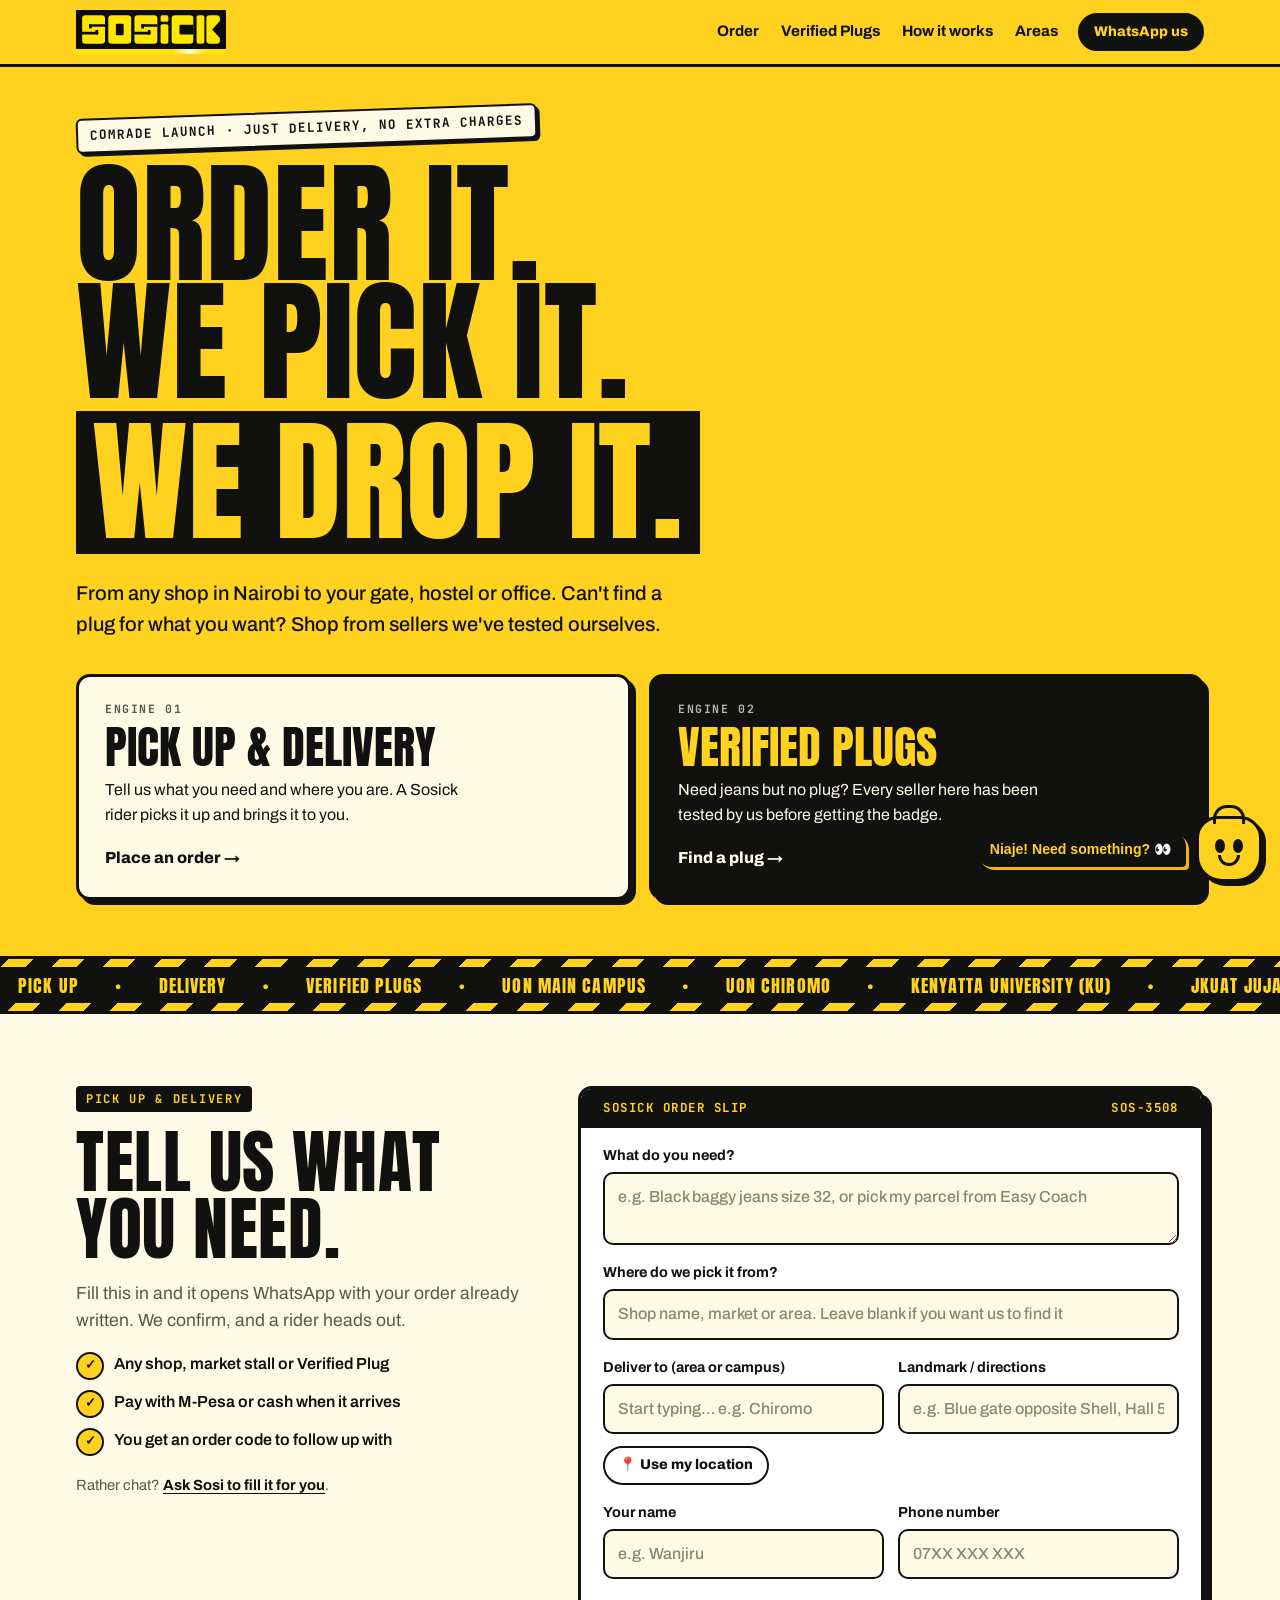
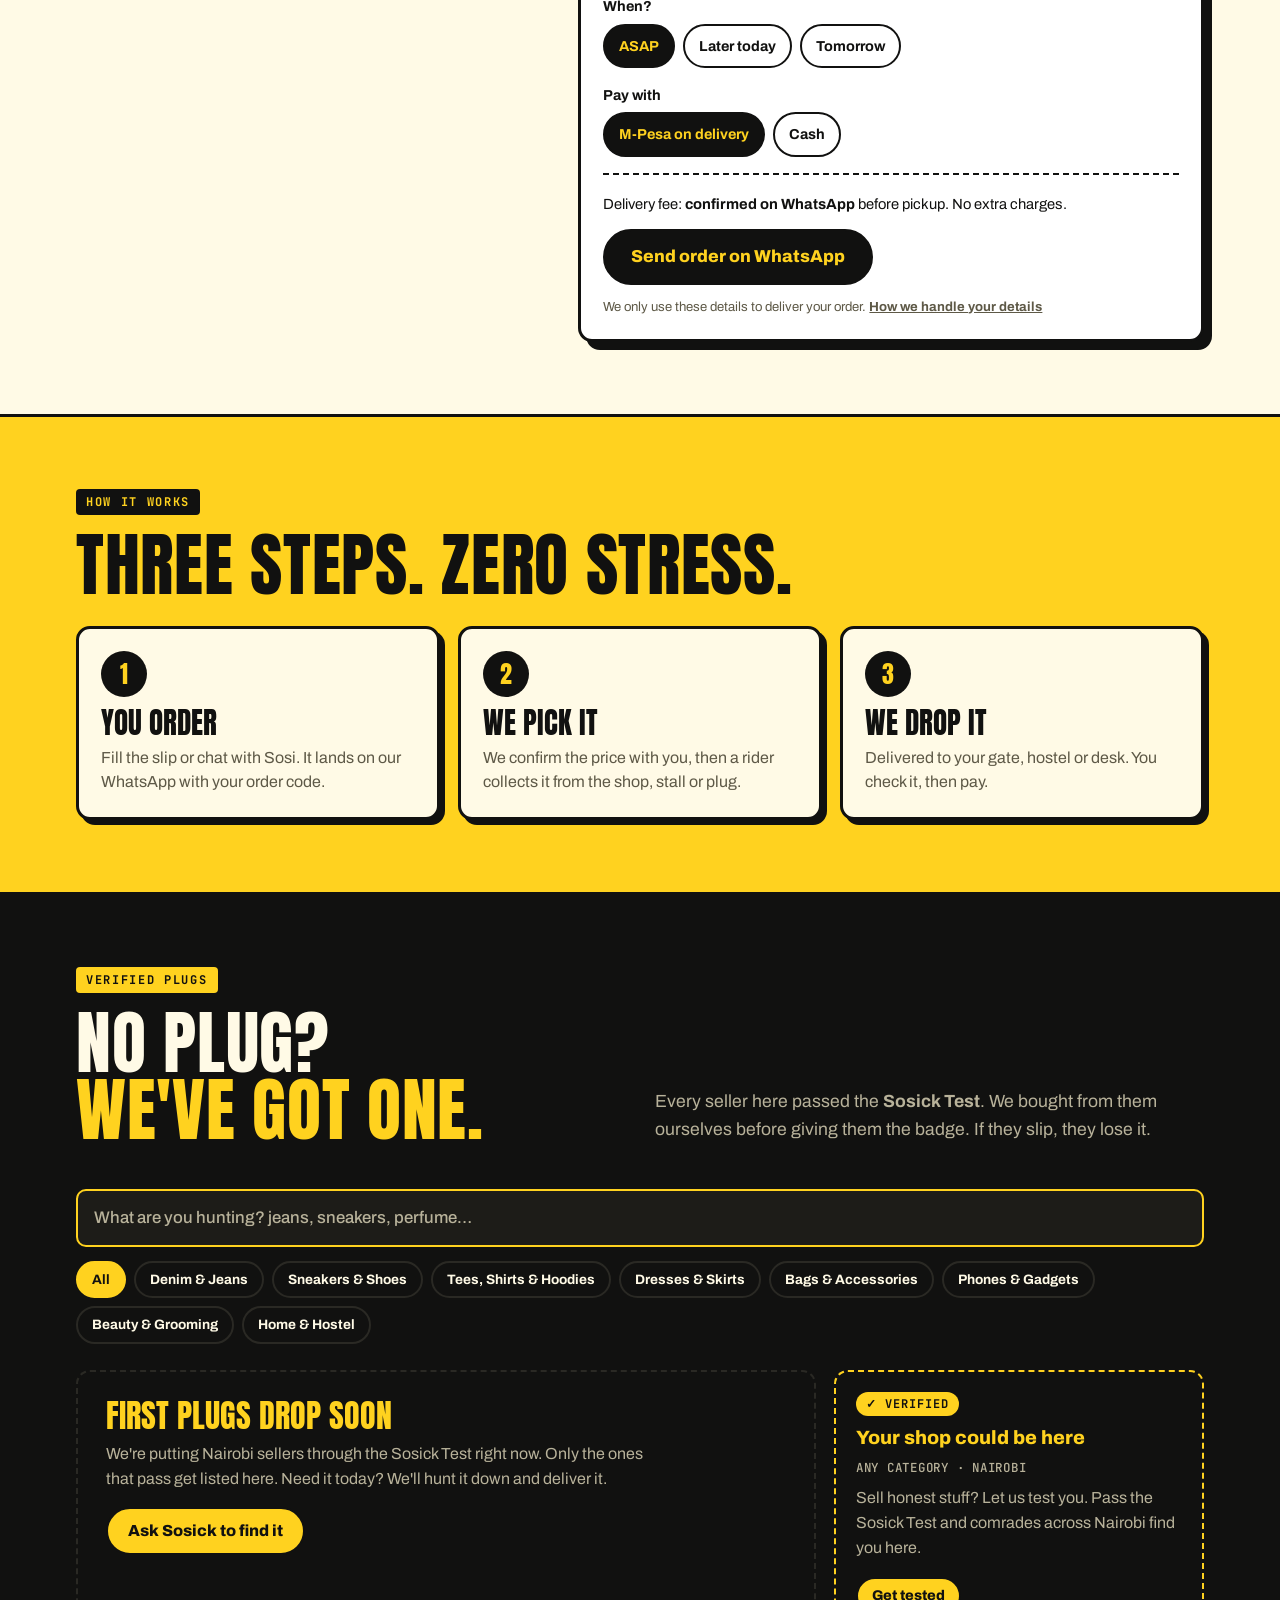
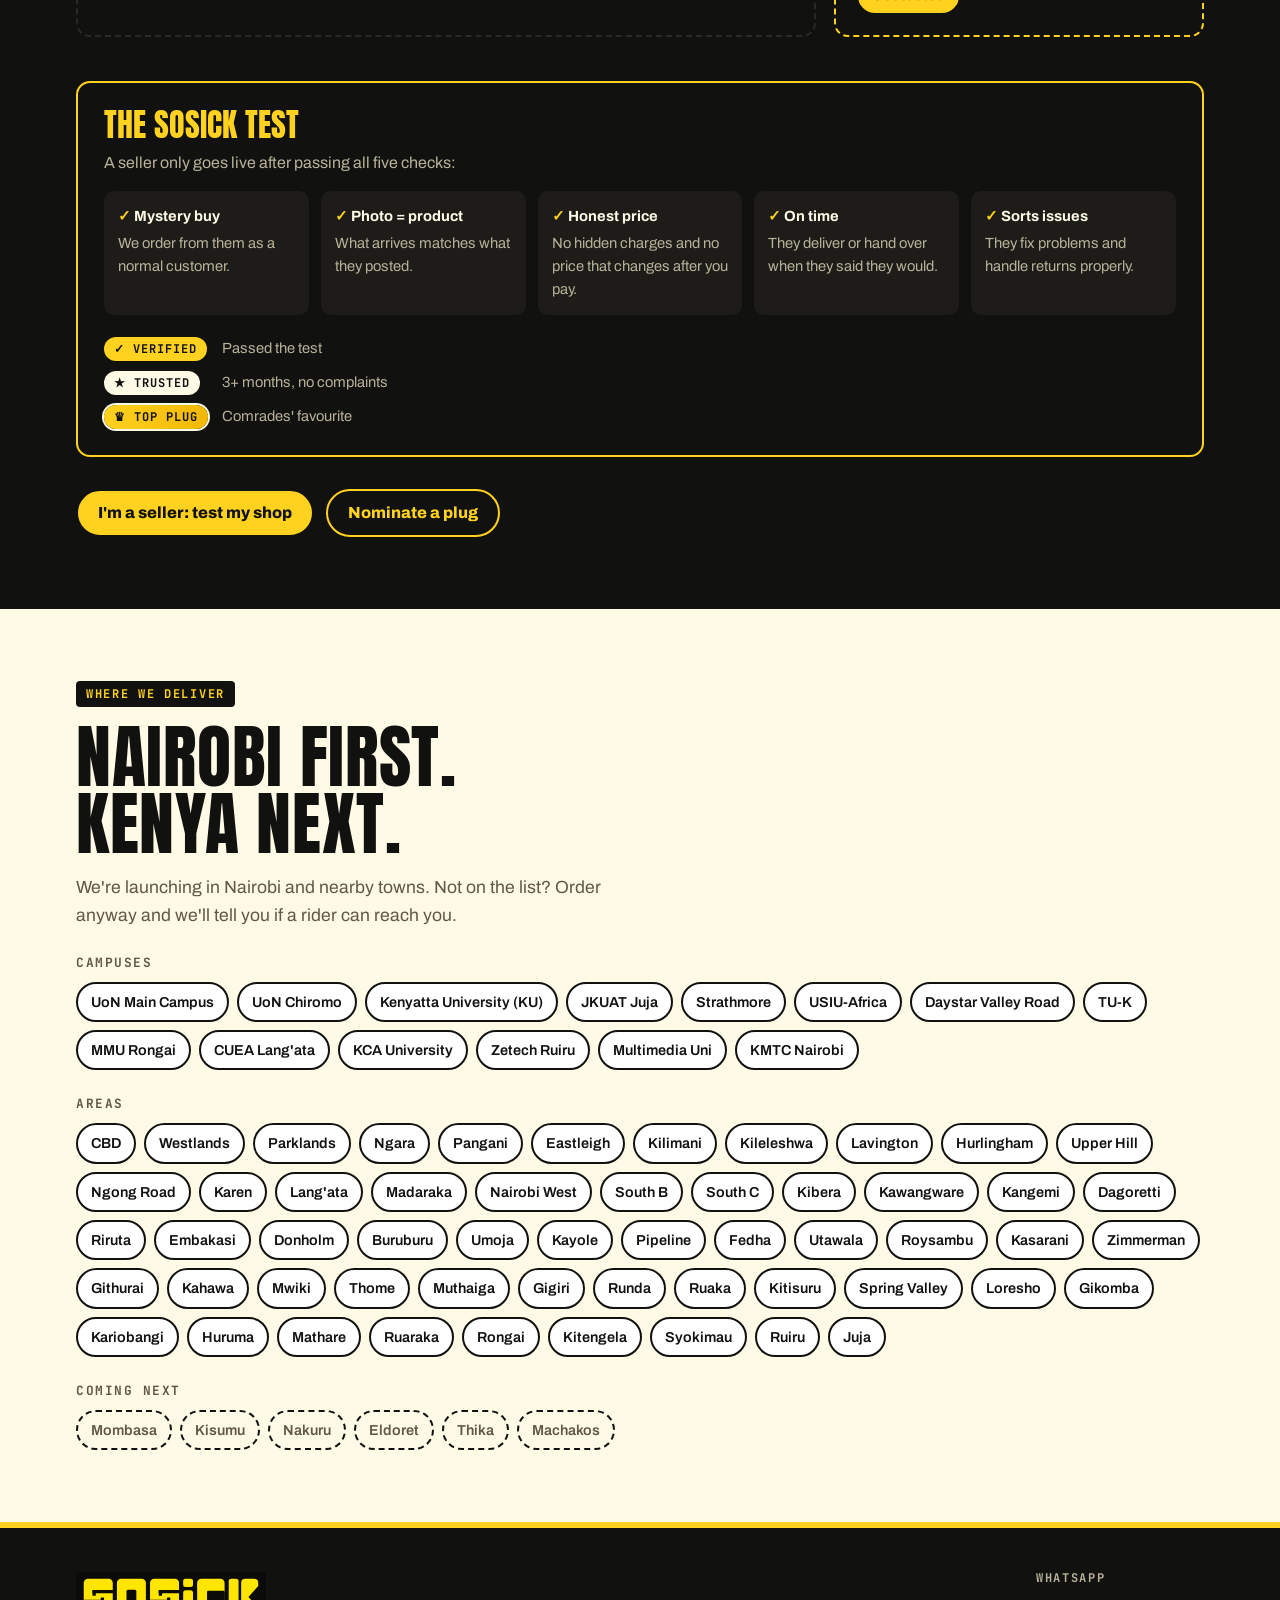
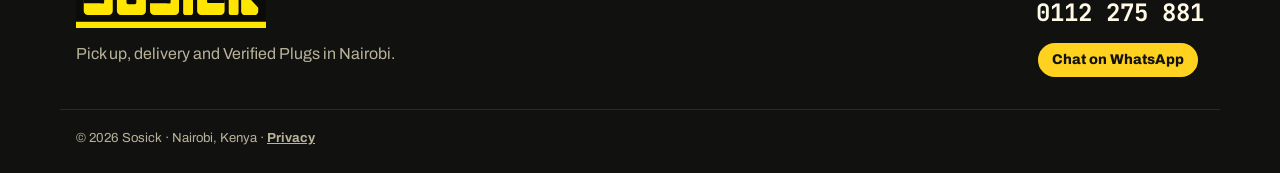
==== commit c5b0845f: "Version-tag stylesheet and script links so browsers never mix old and new files Co-Authored-By: Clau" ====
--- a/index.html
+++ b/index.html
@@ -11,7 +11,7 @@
 <link rel="preconnect" href="https://fonts.googleapis.com">
 <link rel="preconnect" href="https://fonts.gstatic.com" crossorigin>
 <link rel="stylesheet" href="https://fonts.googleapis.com/css2?family=Anton&family=Archivo:wght@400;500;600;700;800&family=JetBrains+Mono:wght@500;700&display=swap">
-<link rel="stylesheet" href="assets/style.css">
+<link rel="stylesheet" href="assets/style.css?v=202610311651">
 </head>
 <body>
 
@@ -268,8 +268,8 @@
   </form>
 </section>
 
-<script src="assets/data.js"></script>
-<script src="assets/app.js"></script>
-<script src="assets/sosi.js"></script>
+<script src="assets/data.js?v=202610311651"></script>
+<script src="assets/app.js?v=202610311651"></script>
+<script src="assets/sosi.js?v=202610311651"></script>
 </body>
 </html>
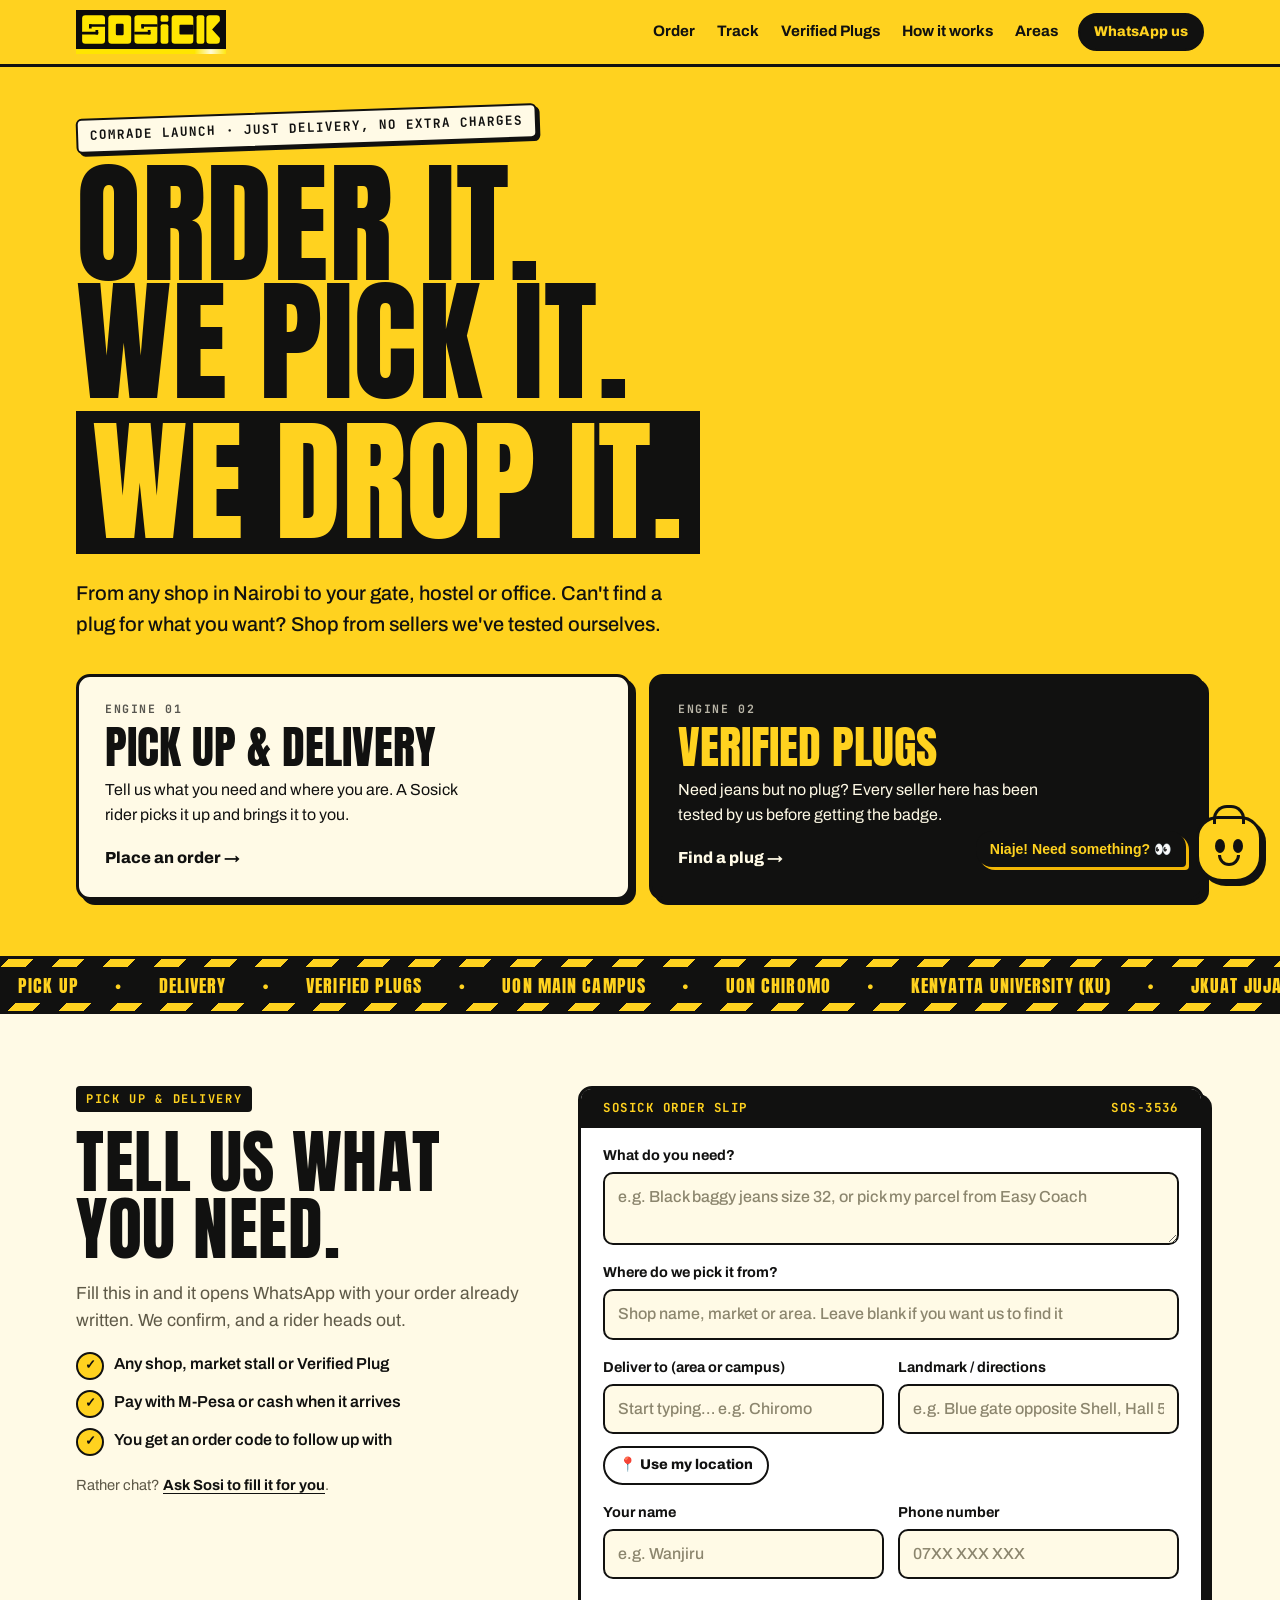
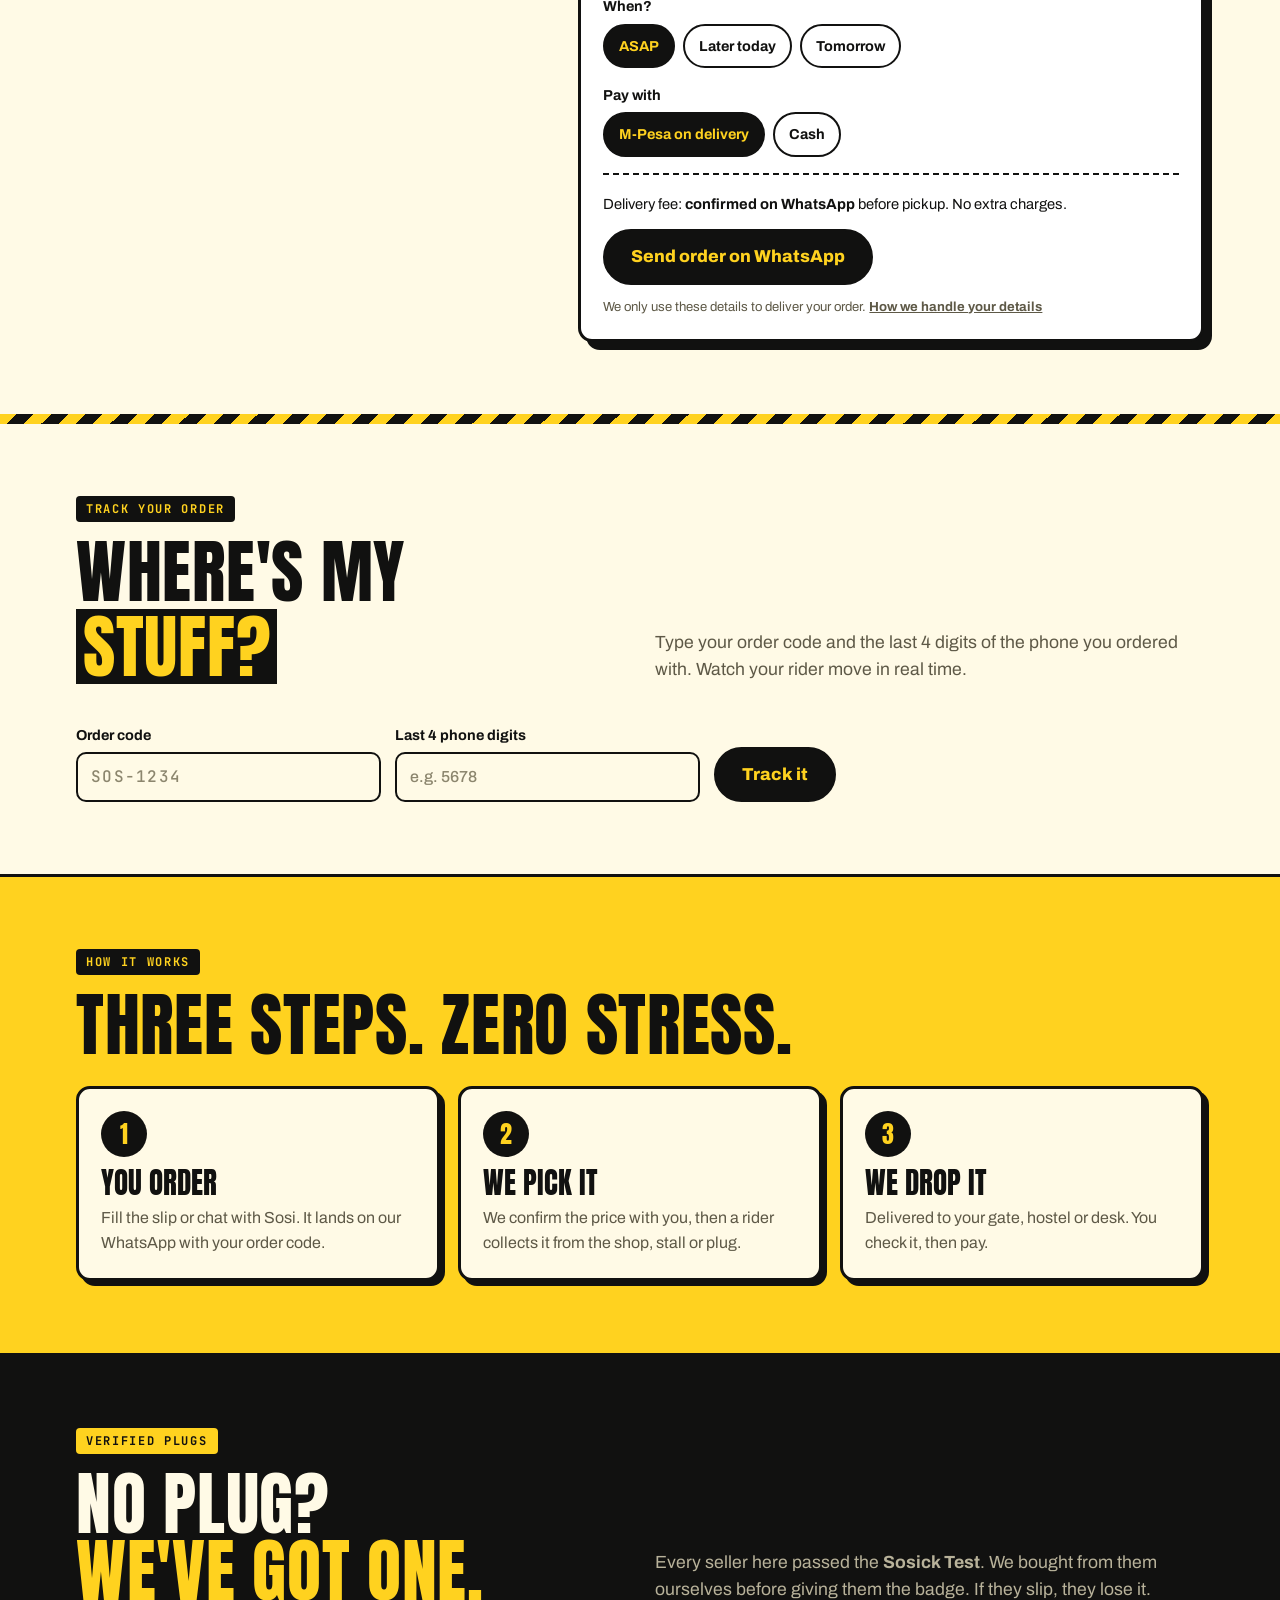
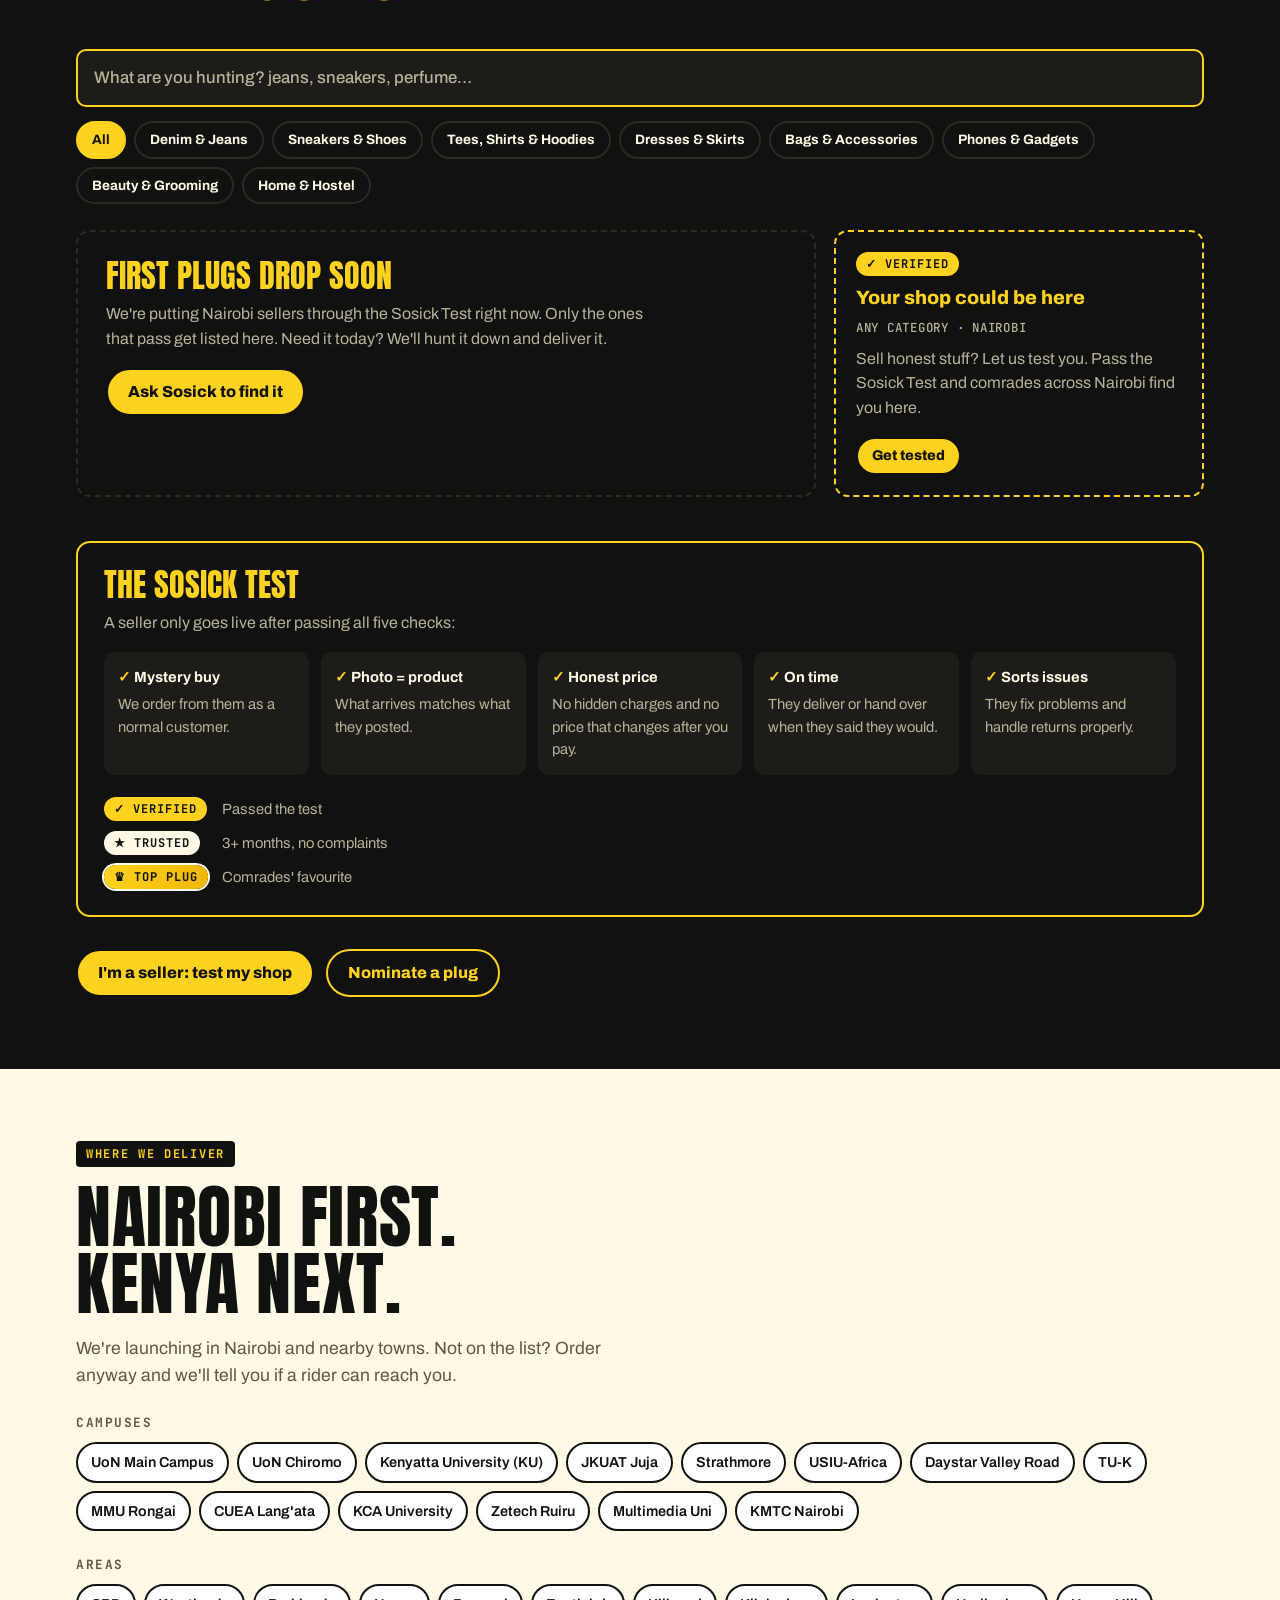
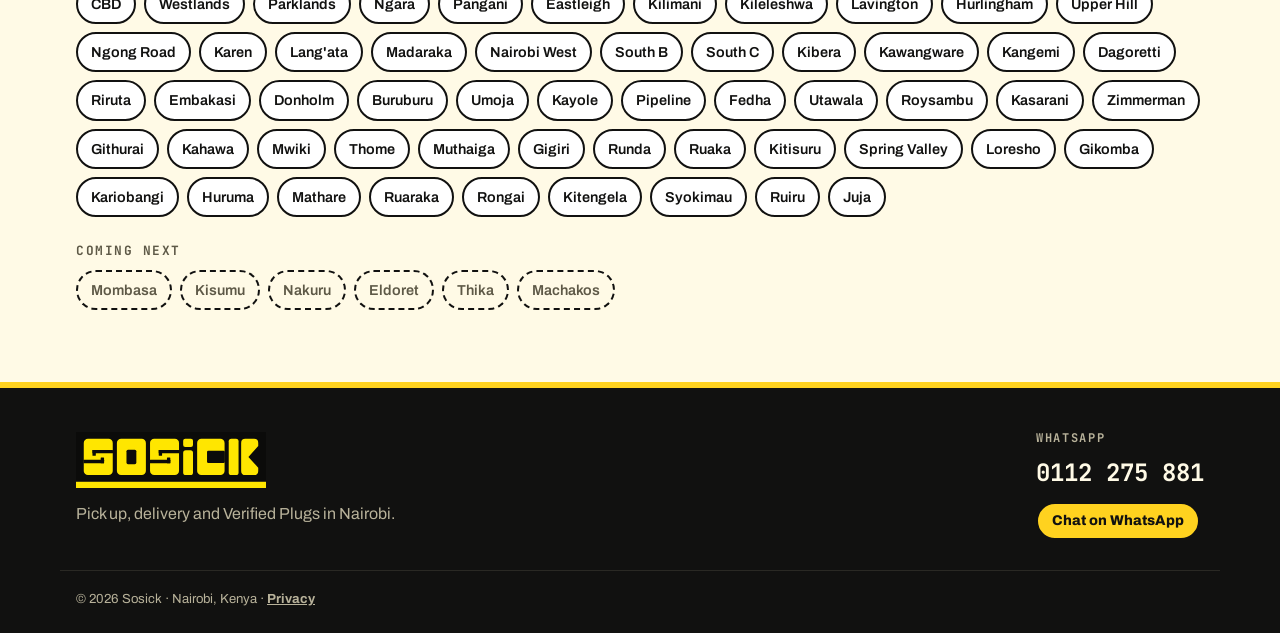
==== commit ebe096f3: "Order tracker: code + last 4 phone digits, live rider on a road, Sosi opens it Co-Authored-By: Claud" ====
--- a/index.html
+++ b/index.html
@@ -11,7 +11,7 @@
 <link rel="preconnect" href="https://fonts.googleapis.com">
 <link rel="preconnect" href="https://fonts.gstatic.com" crossorigin>
 <link rel="stylesheet" href="https://fonts.googleapis.com/css2?family=Anton&family=Archivo:wght@400;500;600;700;800&family=JetBrains+Mono:wght@500;700&display=swap">
-<link rel="stylesheet" href="assets/style.css?v=202610311651">
+<link rel="stylesheet" href="assets/style.css?v=202610311701">
 </head>
 <body>
 
@@ -22,6 +22,7 @@
     </a>
     <nav class="nav" aria-label="Main">
       <a href="#order">Order</a>
+      <a href="#track">Track</a>
       <a href="#plugs">Verified Plugs</a>
       <a href="#how">How it works</a>
       <a href="#areas">Areas</a>
@@ -149,8 +150,54 @@
           <a class="btn btn-ink" id="sentWa" href="#" target="_blank" rel="noopener">Open WhatsApp again</a>
           <button class="btn btn-ghost" type="button" id="copyMsg">Copy message</button>
           <button class="btn btn-ghost" type="button" id="newOrder">New order</button>
+          <a class="btn btn-ghost" href="#track" id="trackThis">🛵 Track this order</a>
         </div>
         <p class="note">WhatsApp didn't open? Send the message above to <strong class="mono wa-number">0112 275 881</strong>.</p>
+      </div>
+    </div>
+  </section>
+
+  <!-- TRACK -->
+  <section class="band band-track" id="track">
+    <div class="wrap">
+      <div class="track-head">
+        <div>
+          <p class="eyebrow">Track your order</p>
+          <h2 class="h2">Where's my<br><span class="hl">stuff?</span></h2>
+        </div>
+        <p class="lede">Type your order code and the last 4 digits of the phone you ordered with. Watch your rider move in real time.</p>
+      </div>
+
+      <form class="track-form" id="trackForm" novalidate>
+        <div class="field">
+          <label for="tCode">Order code</label>
+          <input id="tCode" type="text" placeholder="SOS-1234" autocomplete="off" autocapitalize="characters" maxlength="8">
+        </div>
+        <div class="field">
+          <label for="tPhone">Last 4 phone digits</label>
+          <input id="tPhone" type="text" inputmode="numeric" placeholder="e.g. 5678" maxlength="4" autocomplete="off">
+        </div>
+        <button class="btn btn-ink btn-lg" type="submit" id="tBtn">Track it</button>
+      </form>
+      <p class="form-error" id="tError" role="alert" hidden></p>
+
+      <div class="tracker" id="tracker" hidden aria-live="polite">
+        <div class="tracker-top">
+          <span class="mono" id="trCode">SOS-0000</span>
+          <span class="tracker-area" id="trArea"></span>
+        </div>
+        <p class="tracker-status" id="trStatus">ON THE WAY</p>
+        <div class="road" id="trRoad">
+          <div class="road-fill" id="trFill"></div>
+          <span class="rider" id="trRider" aria-hidden="true">🛵</span>
+          <ol class="stops">
+            <li data-stop="new"><b>Received</b><small></small></li>
+            <li data-stop="picked"><b>Picked up</b><small></small></li>
+            <li data-stop="way"><b>On the way</b><small></small></li>
+            <li data-stop="done"><b>Delivered</b><small></small></li>
+          </ol>
+        </div>
+        <p class="tracker-note" id="trNote"></p>
       </div>
     </div>
   </section>
@@ -268,8 +315,8 @@
   </form>
 </section>
 
-<script src="assets/data.js?v=202610311651"></script>
-<script src="assets/app.js?v=202610311651"></script>
-<script src="assets/sosi.js?v=202610311651"></script>
+<script src="assets/data.js?v=202610311701"></script>
+<script src="assets/app.js?v=202610311701"></script>
+<script src="assets/sosi.js?v=202610311701"></script>
 </body>
 </html>
--- a/assets/style.css
+++ b/assets/style.css
@@ -202,6 +202,44 @@
 .sent { background: var(--sun); border: 3px solid var(--ink); border-radius: var(--r); box-shadow: 8px 8px 0 var(--ink); padding: 24px; min-width: 0; }
 .sent-msg { background: #fff; border: 2px solid var(--ink); border-radius: 10px; padding: 14px; white-space: pre-wrap; word-break: break-word; font-size: 0.85rem; max-height: 300px; overflow: auto; }
 .sent-actions { display: flex; flex-wrap: wrap; gap: 10px; }
+
+/* ---------- track ---------- */
+.band-track { background: var(--paper); border-top: 10px solid transparent; border-image: repeating-linear-gradient(-45deg, var(--ink) 0 12px, var(--sun) 12px 24px) 10; }
+.track-head { display: grid; grid-template-columns: 1fr 1fr; gap: 30px; align-items: end; margin-bottom: 22px; }
+@media (max-width: 820px) { .track-head { grid-template-columns: 1fr; gap: 0; } }
+.track-form { display: grid; grid-template-columns: minmax(0, 1fr) minmax(0, 1fr) auto; gap: 14px; align-items: end; max-width: 760px; }
+@media (max-width: 620px) { .track-form { grid-template-columns: 1fr 1fr; } .track-form .btn { grid-column: 1 / -1; } }
+#tCode { font-family: var(--f-mono); text-transform: uppercase; letter-spacing: 0.08em; }
+#tError { max-width: 760px; margin-top: 14px; }
+.tracker { margin-top: 26px; background: #fff; border: 3px solid var(--ink); border-radius: var(--r); box-shadow: 8px 8px 0 var(--ink); padding: 22px 22px 26px; max-width: 900px; }
+.tracker-top { display: flex; justify-content: space-between; gap: 12px; flex-wrap: wrap; font-weight: 700; }
+.tracker-top .mono { background: var(--ink); color: var(--sun); padding: 4px 9px; border-radius: 6px; font-size: 0.85rem; letter-spacing: 0.08em; }
+.tracker-area { color: var(--muted); }
+.tracker-status { font: 400 clamp(2.2rem, 6vw, 3.4rem)/1 var(--f-display); text-transform: uppercase; margin: 16px 0 26px; }
+.tracker-status.is-done { color: var(--ok); }
+.tracker-status.is-cancel { color: var(--bad); }
+.road { position: relative; height: 34px; background: var(--ink); border-radius: 999px; margin: 46px 6px 64px; }
+.road::before { content: ""; position: absolute; left: 18px; right: 18px; top: 50%; height: 3px; transform: translateY(-50%); background: repeating-linear-gradient(90deg, var(--sun) 0 14px, transparent 14px 26px); opacity: .55; }
+.road-fill { position: absolute; left: 0; top: 0; bottom: 0; width: 0; background: var(--sun); border-radius: 999px; border: 3px solid var(--ink); transition: width 1.2s cubic-bezier(.3,1.2,.4,1); }
+.rider { position: absolute; top: -38px; left: 0; font-size: 2.3rem; line-height: 1; transform: translateX(-50%) scaleX(-1); transition: left 1.2s cubic-bezier(.3,1.2,.4,1); animation: putt .45s ease-in-out infinite alternate; }
+.road.is-done .rider { animation: none; }
+.road.is-cancel { background: #8E2A22; }
+.road.is-cancel .rider { filter: grayscale(1); animation: none; }
+@keyframes putt { to { transform: translateX(-50%) scaleX(-1) translateY(-3px) rotate(-3deg); } }
+@media (prefers-reduced-motion: reduce) { .rider { animation: none; transition: none; } .road-fill { transition: none; } }
+.stops { list-style: none; padding: 0; margin: 0; position: absolute; inset: 0; }
+.stops li { position: absolute; top: 50%; transform: translate(-50%, -50%); display: grid; justify-items: center; gap: 2px; }
+.stops li::before { content: ""; width: 20px; height: 20px; border-radius: 50%; background: var(--paper); border: 3px solid var(--ink); }
+.stops li.reached::before { background: var(--ink); box-shadow: inset 0 0 0 3px var(--sun); }
+.stops li b, .stops li small { position: absolute; top: 34px; left: 50%; transform: translateX(-50%); white-space: nowrap; text-align: center; }
+.stops li b { font-size: 0.82rem; }
+.stops li small { top: 52px; color: var(--muted); font-size: 0.74rem; }
+.stops li:nth-child(1) { left: 0%; } .stops li:nth-child(2) { left: 33.33%; } .stops li:nth-child(3) { left: 66.66%; } .stops li:nth-child(4) { left: 100%; }
+.stops li:nth-child(1) b, .stops li:nth-child(1) small { left: -6px; transform: none; text-align: left; }
+.stops li:nth-child(4) b, .stops li:nth-child(4) small { left: auto; right: -6px; transform: none; text-align: right; }
+@media (max-width: 520px) { .stops li b { font-size: 0.68rem; } .stops li small { font-size: 0.64rem; } .road { margin-inline: 10px; } }
+.h2 .hl { display: inline-block; line-height: 1; padding: 0.02em 0.1em 0.04em; margin-top: 0.06em; }
+.tracker-note { margin: 0; color: var(--muted); font-size: 0.92rem; }
 
 /* ---------- steps ---------- */
 .steps { list-style: none; padding: 0; margin: 28px 0 0; display: grid; grid-template-columns: repeat(3, 1fr); gap: 18px; }
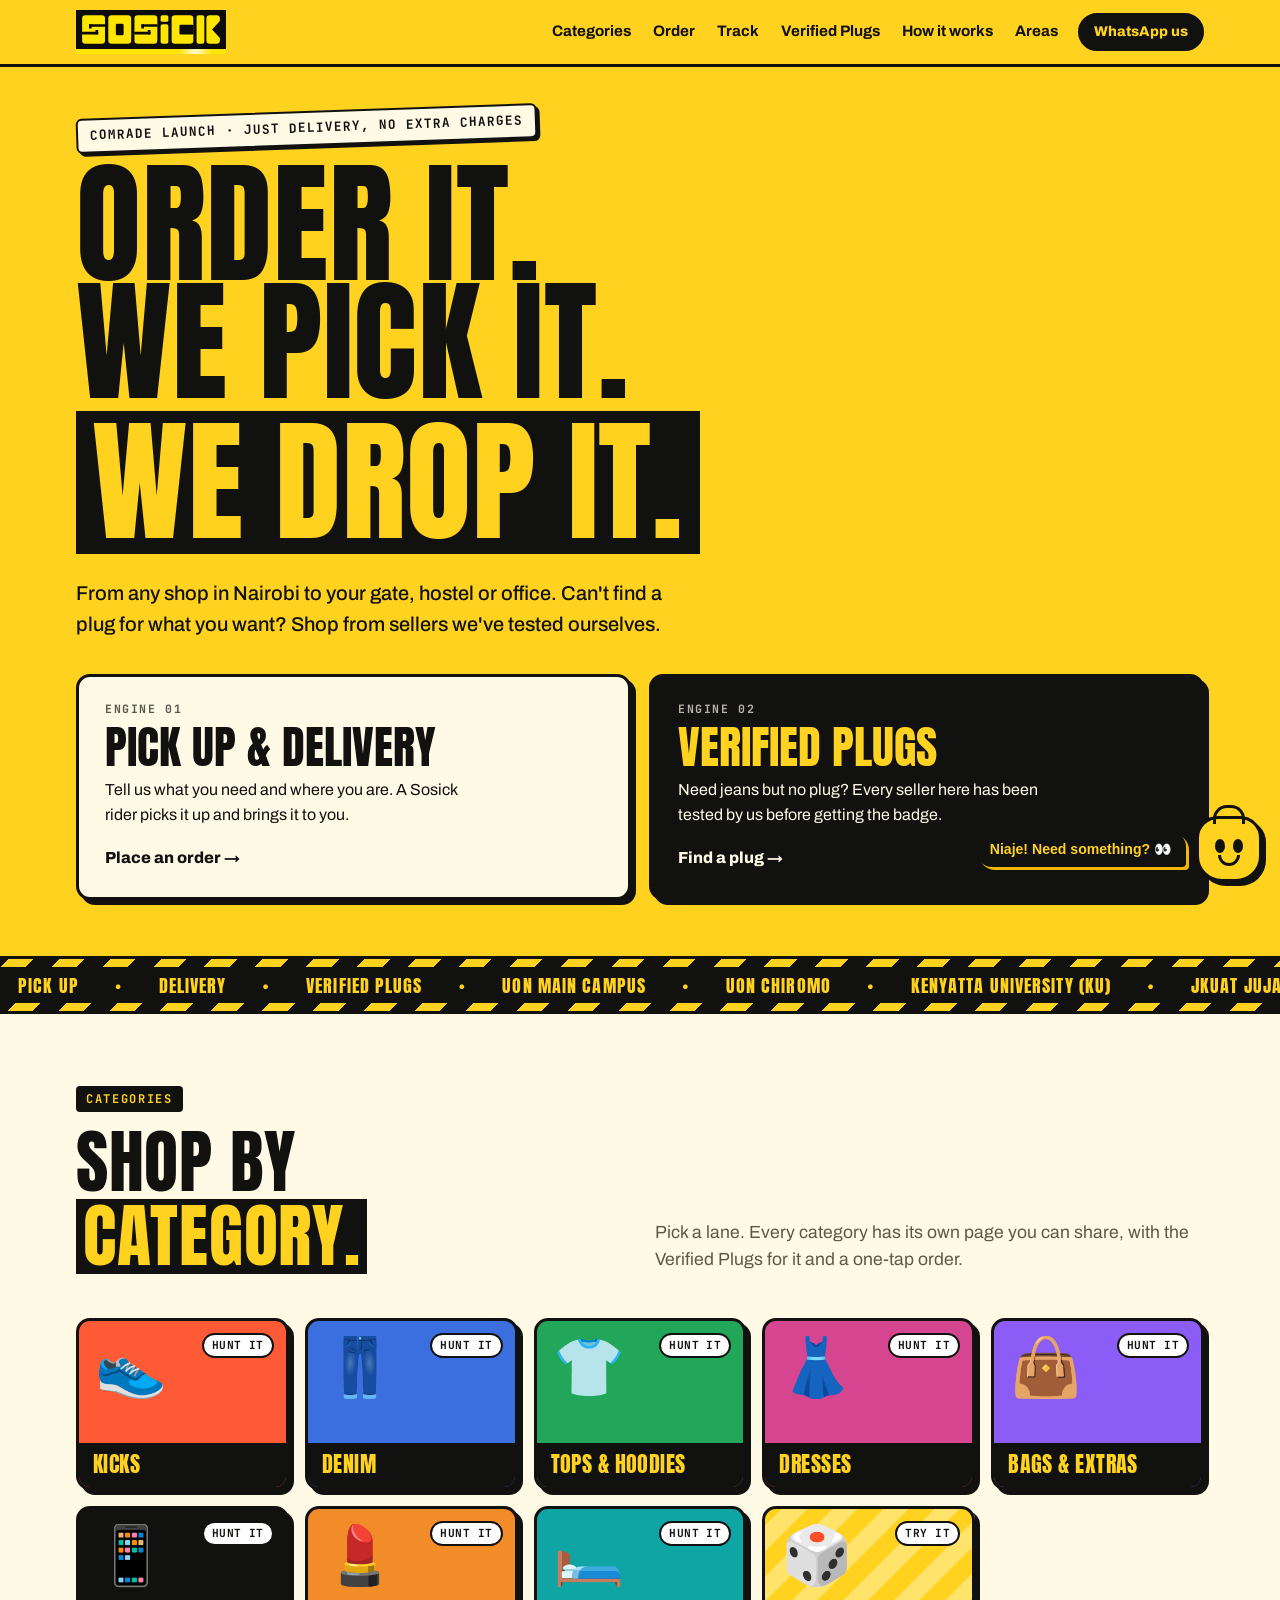
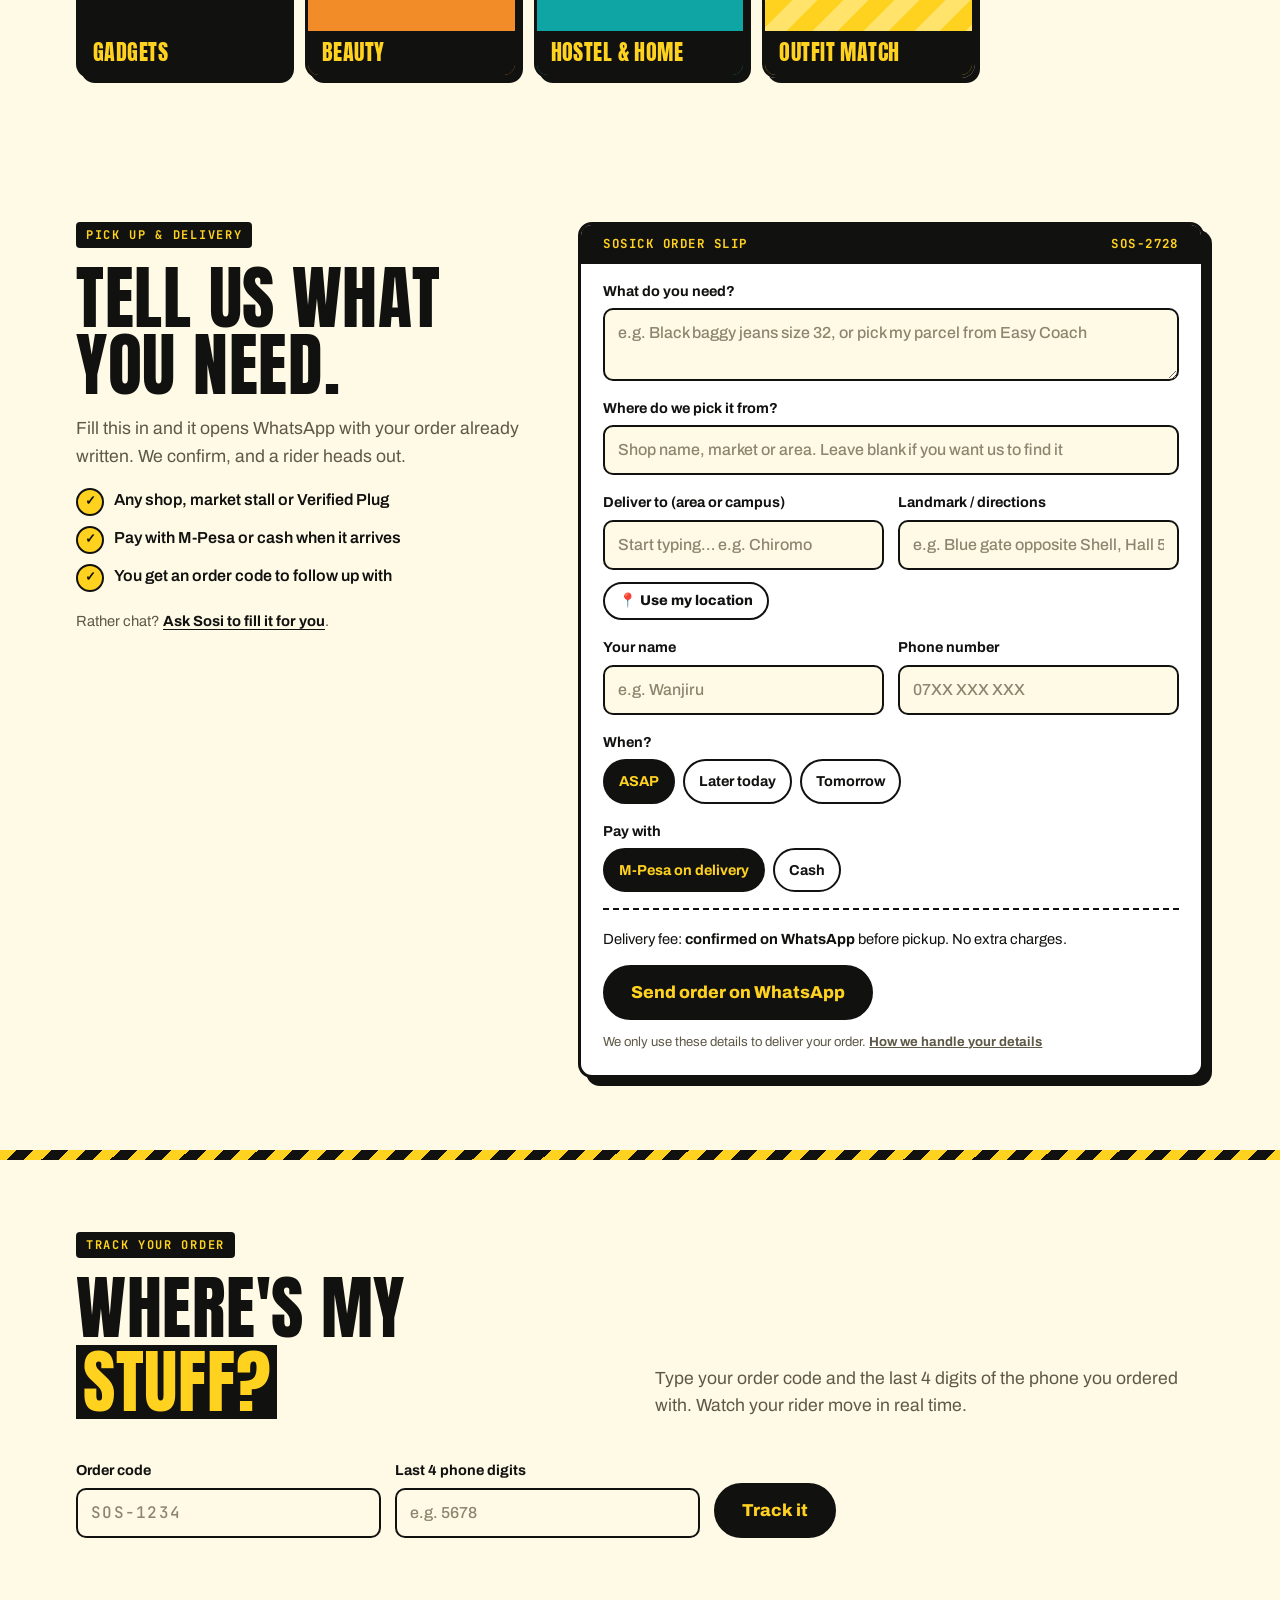
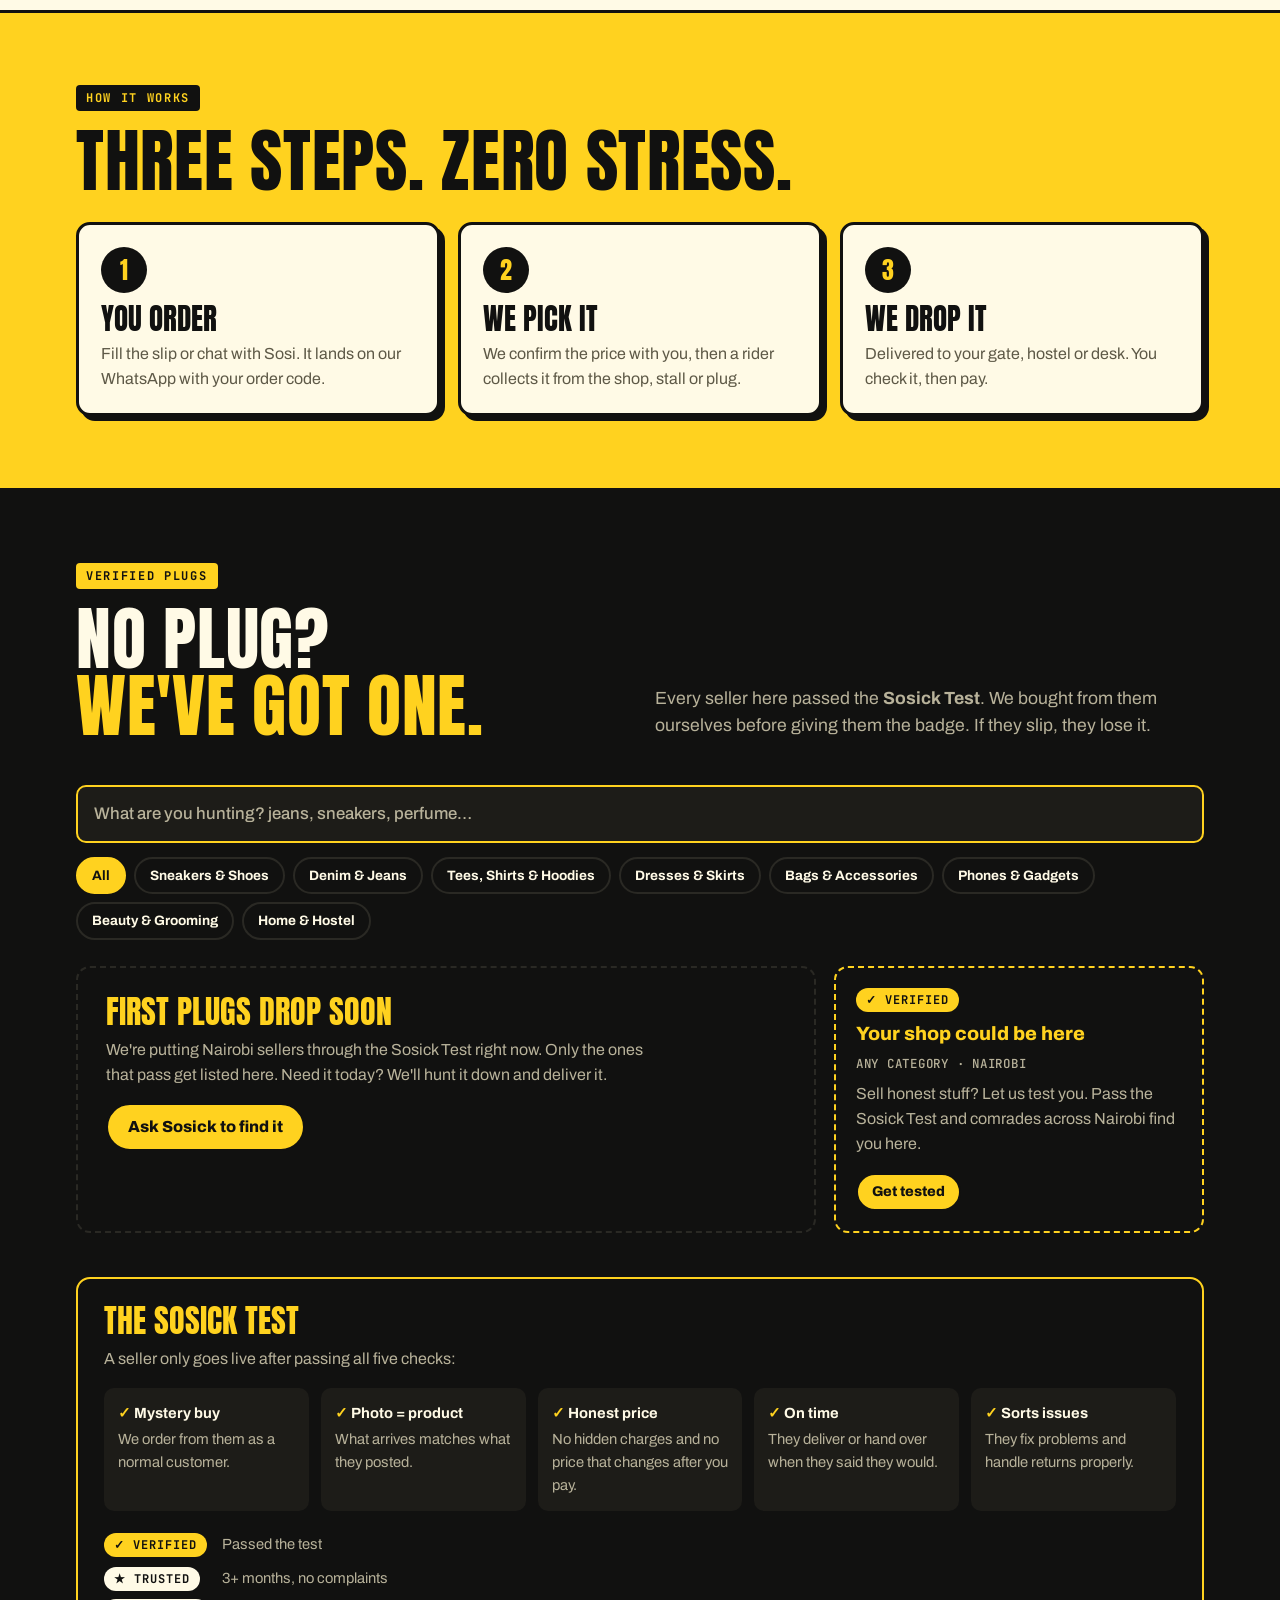
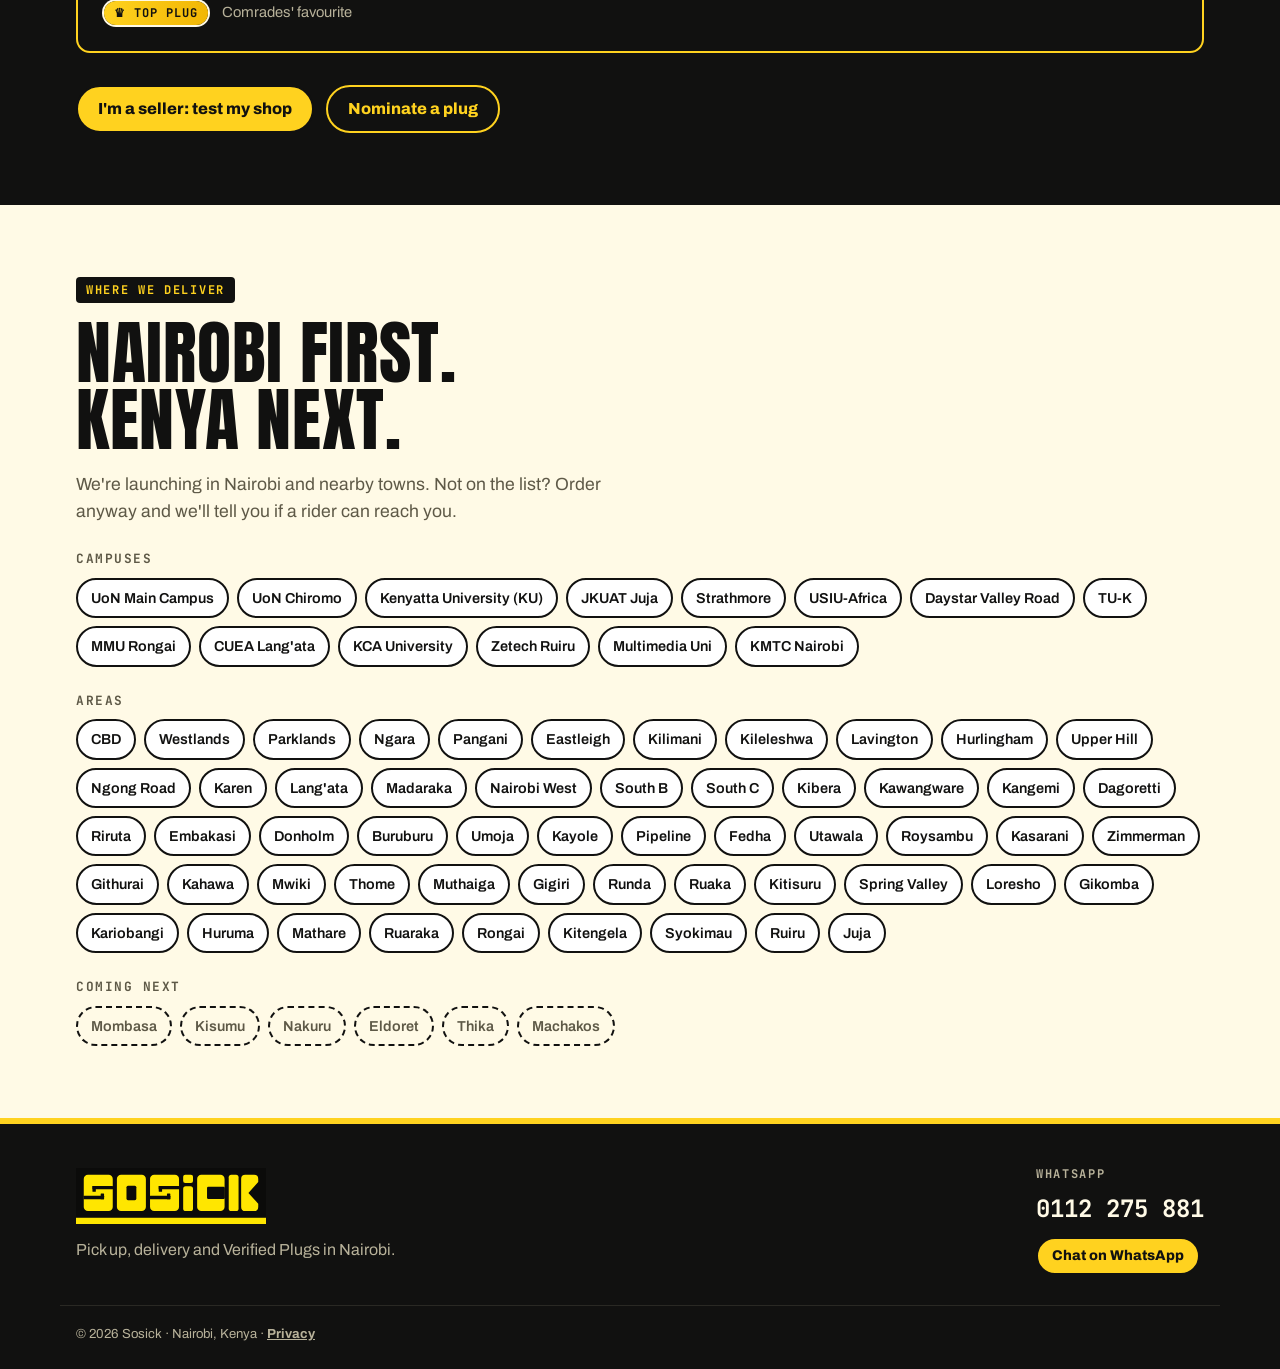
==== commit b415a0b4: "Categories hub: colour tiles on the homepage, shareable category pages, pre-filled orders, Outfit Ma" ====
--- a/index.html
+++ b/index.html
@@ -11,7 +11,7 @@
 <link rel="preconnect" href="https://fonts.googleapis.com">
 <link rel="preconnect" href="https://fonts.gstatic.com" crossorigin>
 <link rel="stylesheet" href="https://fonts.googleapis.com/css2?family=Anton&family=Archivo:wght@400;500;600;700;800&family=JetBrains+Mono:wght@500;700&display=swap">
-<link rel="stylesheet" href="assets/style.css?v=202610311701">
+<link rel="stylesheet" href="assets/style.css?v=202610311707">
 </head>
 <body>
 
@@ -21,6 +21,7 @@
       <img class="brand-mark" src="assets/logo-wordmark.svg" alt="Sosick" width="150" height="44">
     </a>
     <nav class="nav" aria-label="Main">
+      <a href="#categories">Categories</a>
       <a href="#order">Order</a>
       <a href="#track">Track</a>
       <a href="#plugs">Verified Plugs</a>
@@ -57,6 +58,20 @@
   </section>
 
   <div class="ticker" aria-hidden="true"><div class="ticker-track" id="ticker"></div></div>
+
+  <!-- CATEGORIES -->
+  <section class="band band-paper band-cats" id="categories">
+    <div class="wrap">
+      <div class="cats-head">
+        <div>
+          <p class="eyebrow">Categories</p>
+          <h2 class="h2">Shop by<br><span class="hl">category.</span></h2>
+        </div>
+        <p class="lede">Pick a lane. Every category has its own page you can share, with the Verified Plugs for it and a one-tap order.</p>
+      </div>
+      <div class="cat-grid" id="catGrid"></div>
+    </div>
+  </section>
 
   <!-- ORDER -->
   <section class="band band-paper" id="order">
@@ -315,8 +330,9 @@
   </form>
 </section>
 
-<script src="assets/data.js?v=202610311701"></script>
-<script src="assets/app.js?v=202610311701"></script>
-<script src="assets/sosi.js?v=202610311701"></script>
+<script src="assets/data.js?v=202610311707"></script>
+<script src="assets/cats.js?v=202610311707"></script>
+<script src="assets/app.js?v=202610311707"></script>
+<script src="assets/sosi.js?v=202610311707"></script>
 </body>
 </html>
--- a/assets/style.css
+++ b/assets/style.css
@@ -202,6 +202,36 @@
 .sent { background: var(--sun); border: 3px solid var(--ink); border-radius: var(--r); box-shadow: 8px 8px 0 var(--ink); padding: 24px; min-width: 0; }
 .sent-msg { background: #fff; border: 2px solid var(--ink); border-radius: 10px; padding: 14px; white-space: pre-wrap; word-break: break-word; font-size: 0.85rem; max-height: 300px; overflow: auto; }
 .sent-actions { display: flex; flex-wrap: wrap; gap: 10px; }
+
+/* ---------- categories ---------- */
+.cats-head { display: grid; grid-template-columns: 1fr 1fr; gap: 30px; align-items: end; margin-bottom: 26px; }
+@media (max-width: 820px) { .cats-head { grid-template-columns: 1fr; gap: 0; } }
+.cat-grid { display: grid; grid-template-columns: repeat(auto-fill, minmax(190px, 1fr)); gap: 16px; }
+@media (max-width: 480px) { .cat-grid { grid-template-columns: 1fr 1fr; gap: 12px; } }
+.cat-tile {
+  position: relative; display: grid; grid-template-rows: 1fr auto; min-height: 172px; overflow: hidden;
+  background: var(--tile); border: 3px solid var(--ink); border-radius: var(--r); box-shadow: var(--shadow);
+  text-decoration: none; color: var(--ink); font: inherit; text-align: left; padding: 0; cursor: pointer;
+  transition: transform .15s ease, box-shadow .15s ease;
+}
+.cat-tile:hover { transform: translate(-3px, -3px) rotate(-1deg); box-shadow: 8px 8px 0 var(--ink); }
+.cat-tile:hover .cat-emoji { transform: scale(1.15) rotate(-8deg); }
+.cat-emoji { font-size: 3.6rem; line-height: 1; padding: 18px 16px 0; transition: transform .2s cubic-bezier(.2,1.6,.4,1); transform-origin: 30% 80%; }
+.cat-count { position: absolute; top: 12px; right: 12px; background: #fff; border: 2px solid var(--ink); border-radius: 999px; font: 700 0.7rem/1 var(--f-mono); text-transform: uppercase; letter-spacing: .04em; padding: 5px 8px; }
+.cat-name { display: block; background: var(--ink); color: var(--sun); font: 400 1.35rem/1.05 var(--f-display); text-transform: uppercase; letter-spacing: .02em; padding: 10px 14px 11px; }
+@media (max-width: 480px) { .cat-tile { min-height: 140px; } .cat-emoji { font-size: 2.6rem; padding-top: 34px; } .cat-name { font-size: 1.1rem; } .cat-count { top: 8px; right: 8px; font-size: 0.62rem; padding: 4px 6px; } }
+@media (prefers-reduced-motion: reduce) { .cat-tile, .cat-emoji { transition: none; } }
+.cat-tile-match { background: repeating-linear-gradient(-45deg, var(--sun) 0 18px, #FFE36B 18px 36px); }
+
+.cat-hero { background: var(--tile, var(--sun)); padding-block: 34px 52px; border-bottom: 3px solid var(--ink); }
+.cat-back { display: inline-block; font-weight: 800; text-decoration: none; background: var(--paper); border: 2.5px solid var(--ink); border-radius: 999px; padding: 8px 14px; margin-bottom: 22px; box-shadow: 3px 3px 0 var(--ink); }
+.cat-hero-in { display: grid; grid-template-columns: auto minmax(0, 1fr); gap: 26px; align-items: center; background: var(--paper); border: 3px solid var(--ink); border-radius: var(--r); box-shadow: 8px 8px 0 var(--ink); padding: 26px; }
+@media (max-width: 620px) { .cat-hero-in { grid-template-columns: 1fr; gap: 10px; padding: 20px; } }
+.cat-hero-emoji { font-size: clamp(4rem, 12vw, 7rem); line-height: 1; animation: bob 3.2s ease-in-out infinite; }
+@media (prefers-reduced-motion: reduce) { .cat-hero-emoji { animation: none; } }
+.cat-hero-title { font: 400 clamp(2.8rem, 8vw, 5.2rem)/0.92 var(--f-display); text-transform: uppercase; margin: 0 0 10px; }
+.cat-hero-tag { font-size: 1.12rem; font-weight: 500; margin: 0 0 20px; max-width: 52ch; }
+.cat-hero-ctas { display: flex; gap: 12px; flex-wrap: wrap; }
 
 /* ---------- track ---------- */
 .band-track { background: var(--paper); border-top: 10px solid transparent; border-image: repeating-linear-gradient(-45deg, var(--ink) 0 12px, var(--sun) 12px 24px) 10; }
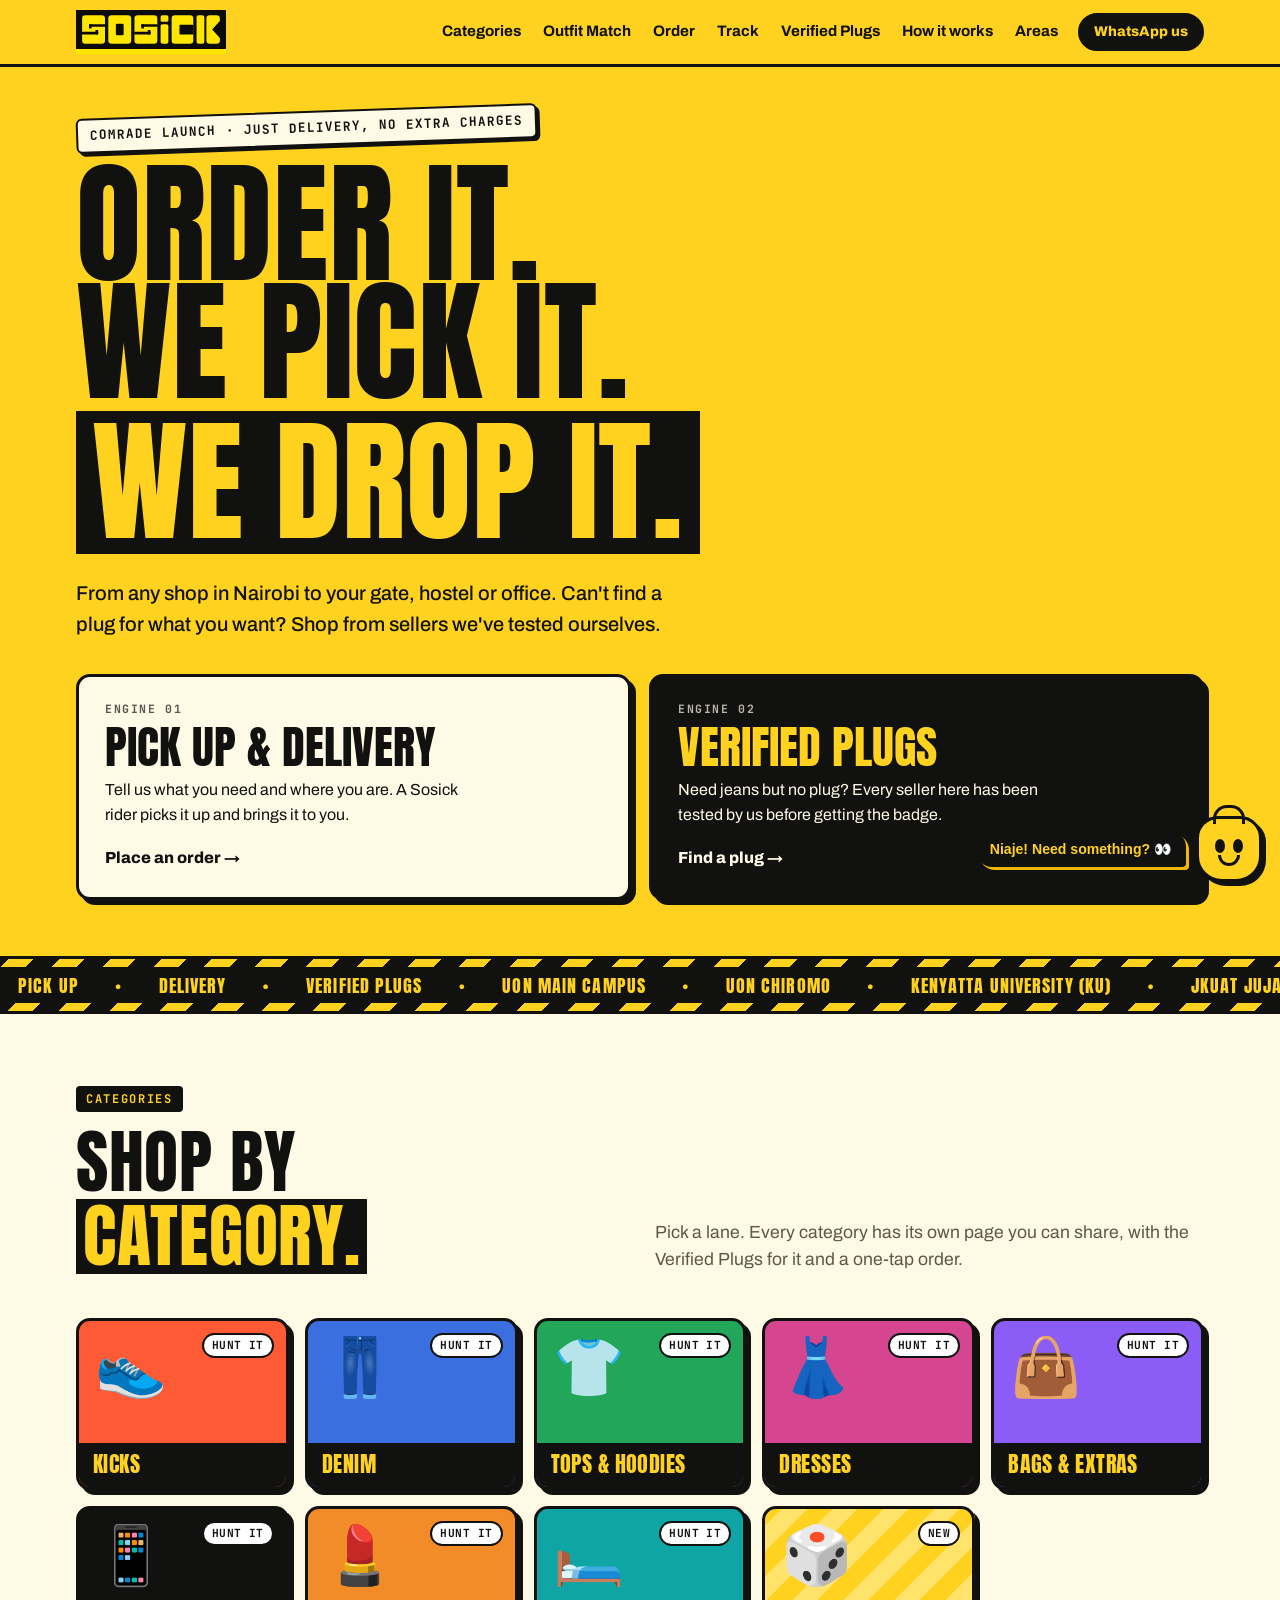
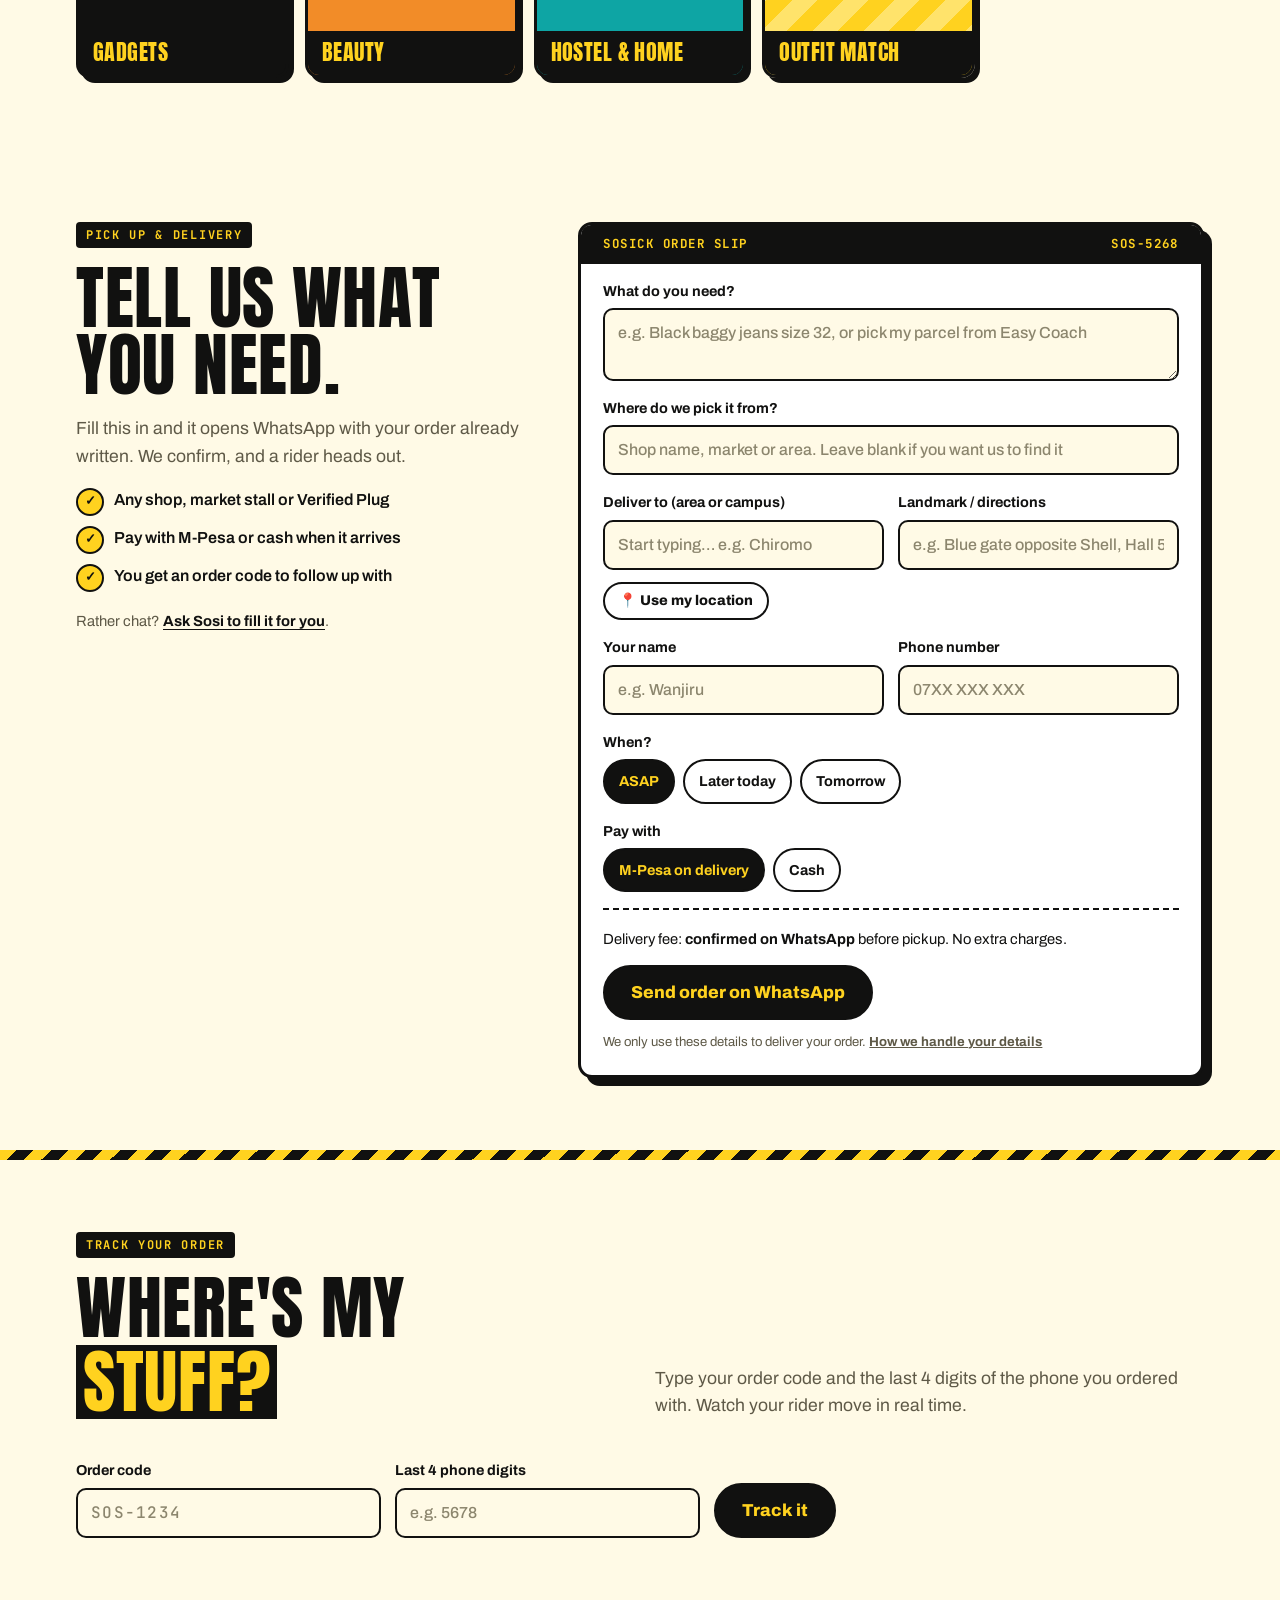
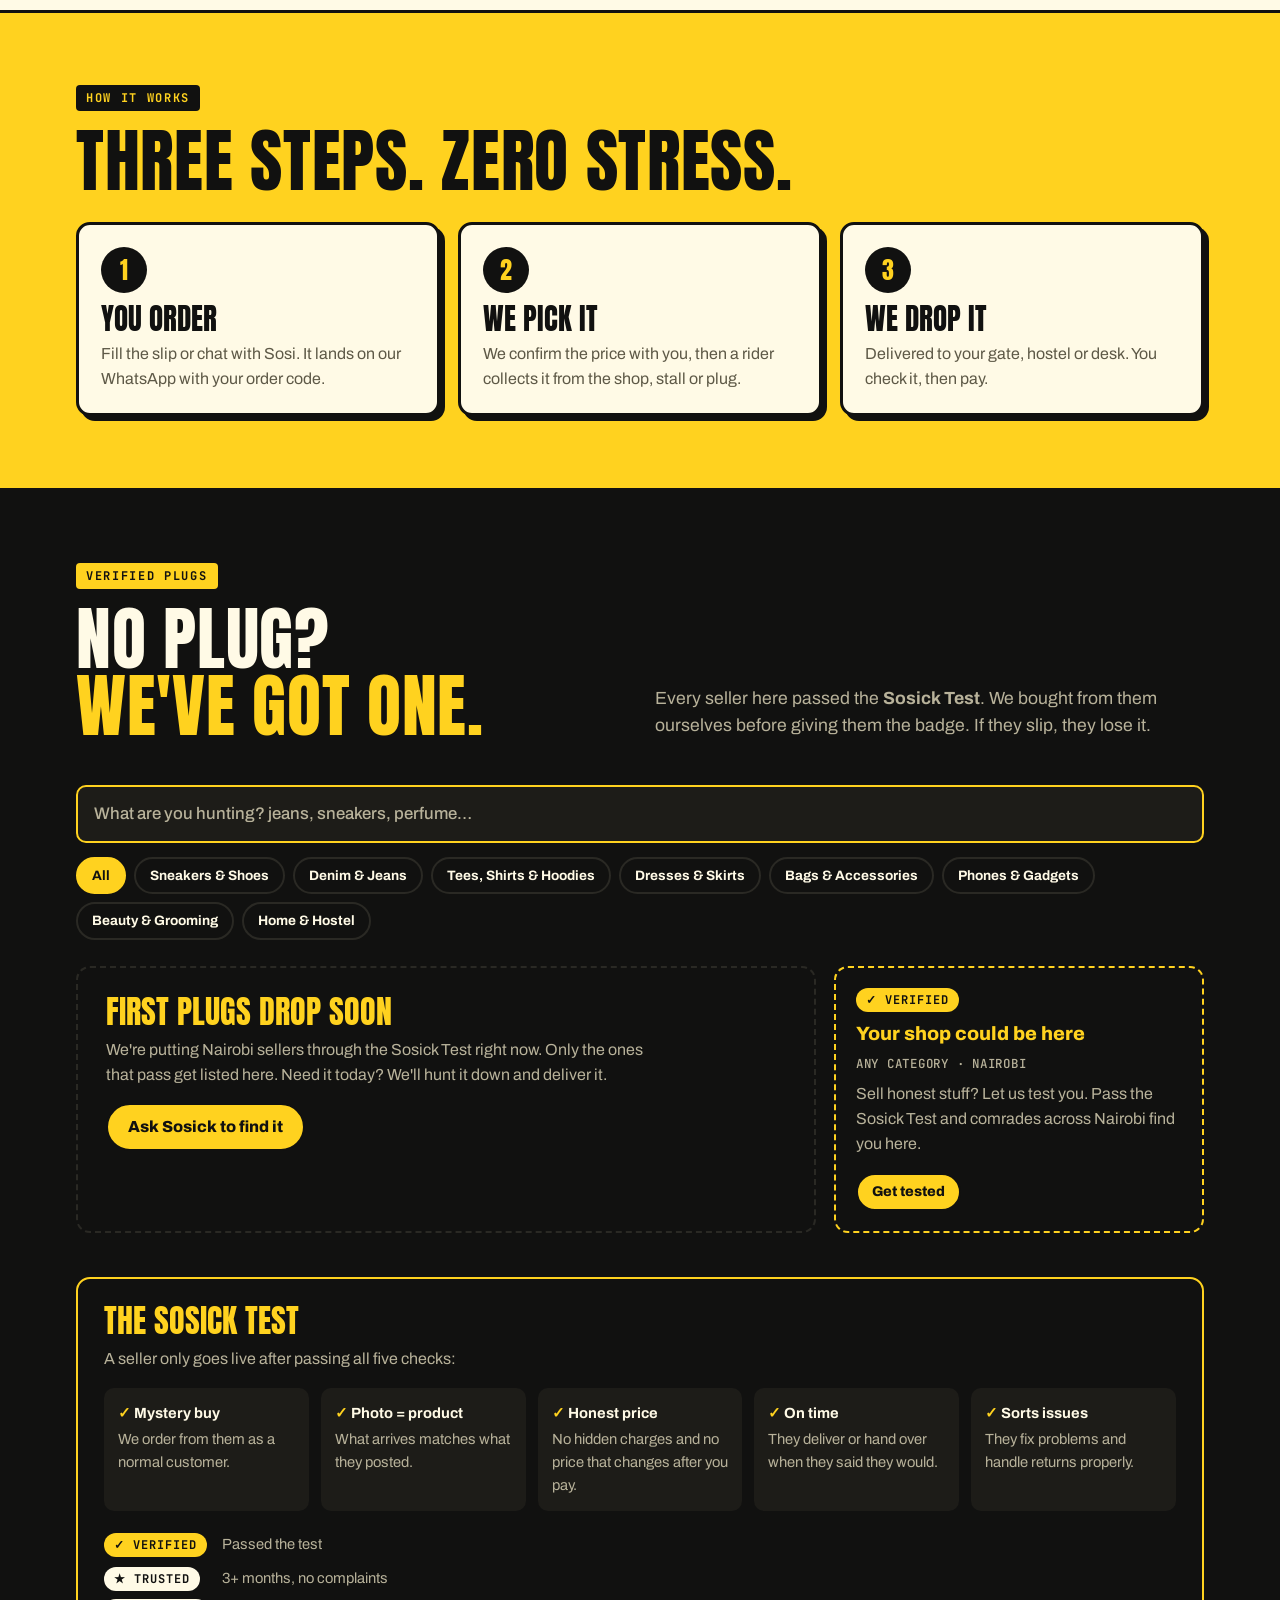
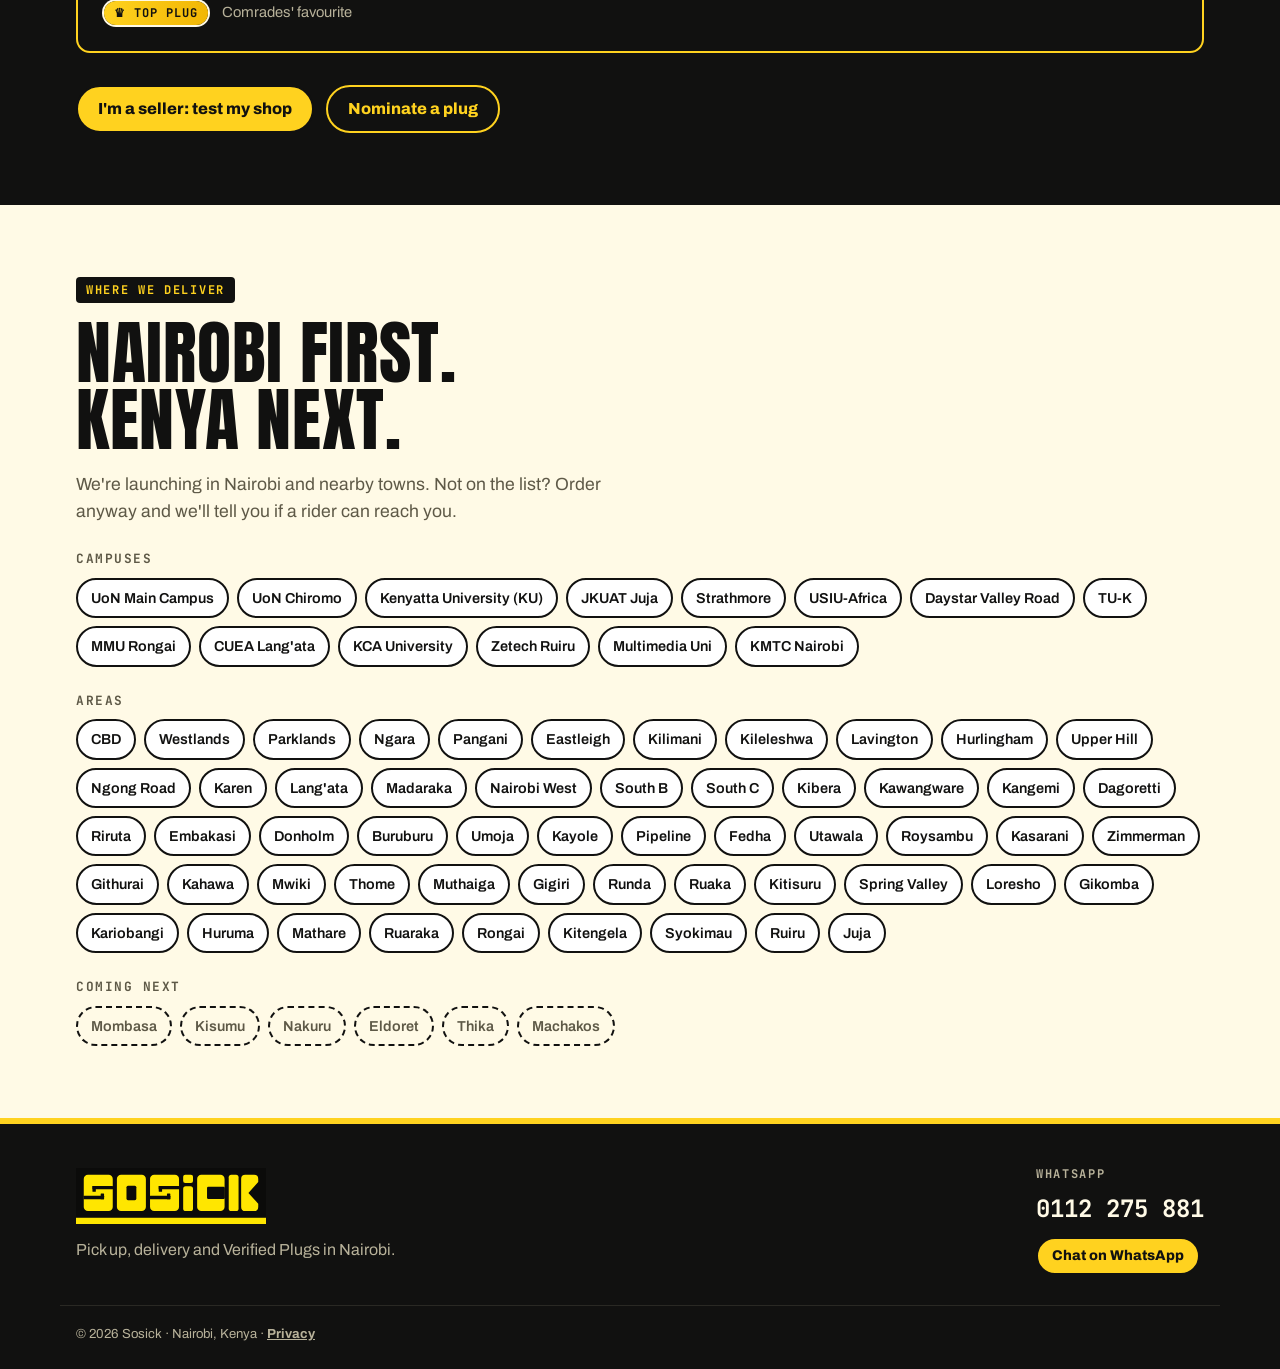
==== commit e0e0f081: "Outfit Match: pick a vibe and budget, lock and shuffle pieces, matched to Verified Plugs, order or s" ====
--- a/index.html
+++ b/index.html
@@ -11,7 +11,7 @@
 <link rel="preconnect" href="https://fonts.googleapis.com">
 <link rel="preconnect" href="https://fonts.gstatic.com" crossorigin>
 <link rel="stylesheet" href="https://fonts.googleapis.com/css2?family=Anton&family=Archivo:wght@400;500;600;700;800&family=JetBrains+Mono:wght@500;700&display=swap">
-<link rel="stylesheet" href="assets/style.css?v=202610311707">
+<link rel="stylesheet" href="assets/style.css?v=202610311713">
 </head>
 <body>
 
@@ -22,6 +22,7 @@
     </a>
     <nav class="nav" aria-label="Main">
       <a href="#categories">Categories</a>
+      <a href="outfit.html">Outfit Match</a>
       <a href="#order">Order</a>
       <a href="#track">Track</a>
       <a href="#plugs">Verified Plugs</a>
@@ -330,9 +331,9 @@
   </form>
 </section>
 
-<script src="assets/data.js?v=202610311707"></script>
-<script src="assets/cats.js?v=202610311707"></script>
-<script src="assets/app.js?v=202610311707"></script>
-<script src="assets/sosi.js?v=202610311707"></script>
+<script src="assets/data.js?v=202610311713"></script>
+<script src="assets/cats.js?v=202610311713"></script>
+<script src="assets/app.js?v=202610311713"></script>
+<script src="assets/sosi.js?v=202610311713"></script>
 </body>
 </html>
--- a/assets/style.css
+++ b/assets/style.css
@@ -232,6 +232,54 @@
 .cat-hero-title { font: 400 clamp(2.8rem, 8vw, 5.2rem)/0.92 var(--f-display); text-transform: uppercase; margin: 0 0 10px; }
 .cat-hero-tag { font-size: 1.12rem; font-weight: 500; margin: 0 0 20px; max-width: 52ch; }
 .cat-hero-ctas { display: flex; gap: 12px; flex-wrap: wrap; }
+
+/* ---------- outfit match ---------- */
+.match-hero { padding-bottom: 50px; }
+.vibe-grid { display: grid; grid-template-columns: repeat(auto-fill, minmax(220px, 1fr)); gap: 14px; margin-top: 8px; }
+@media (max-width: 480px) { .vibe-grid { grid-template-columns: 1fr 1fr; gap: 10px; } }
+.vibe {
+  display: grid; gap: 4px; text-align: left; cursor: pointer; font: inherit; color: var(--ink);
+  background: #fff; border: 3px solid var(--ink); border-radius: var(--r); padding: 16px; box-shadow: 4px 4px 0 var(--ink);
+  border-top: 10px solid var(--tile); transition: transform .12s ease, box-shadow .12s ease, background .12s ease;
+}
+.vibe:hover { transform: translate(-2px, -2px); box-shadow: 6px 6px 0 var(--ink); }
+.vibe[aria-pressed="true"] { background: var(--sun); transform: translate(-2px, -2px) rotate(-1deg); box-shadow: 6px 6px 0 var(--ink); }
+.vibe-emoji { font-size: 2.2rem; line-height: 1; }
+.vibe-name { font: 400 1.35rem/1.05 var(--f-display); text-transform: uppercase; }
+.vibe-line { font-size: 0.86rem; color: var(--muted); }
+@media (max-width: 480px) { .vibe { padding: 12px; } .vibe-name { font-size: 1.1rem; } .vibe-line { display: none; } }
+.match-options { display: grid; grid-template-columns: 1fr 1fr; gap: 30px; margin-top: 36px; }
+@media (max-width: 760px) { .match-options { grid-template-columns: 1fr; gap: 22px; } }
+.sizes { display: grid; grid-template-columns: repeat(3, minmax(0, 1fr)); gap: 10px; }
+.sizes .field { font-weight: 700; font-size: 0.88rem; }
+.match-go { display: flex; align-items: center; gap: 16px; flex-wrap: wrap; margin-top: 34px; }
+.match-btn { font: 400 1.6rem/1 var(--f-display); text-transform: uppercase; letter-spacing: .03em; padding: 18px 34px; }
+.match-btn:disabled { opacity: .45; cursor: not-allowed; transform: none; box-shadow: none; }
+
+.fit-band { border-top: 3px solid var(--ink); }
+.fit-vibe { font: 700 0.85rem/1 var(--f-mono); text-transform: uppercase; letter-spacing: .12em; margin: 0 0 10px; }
+.fit-name { font: 400 clamp(2.6rem, 8vw, 5rem)/0.92 var(--f-display); text-transform: uppercase; margin: 0 0 26px; }
+.fit-cards { display: grid; grid-template-columns: repeat(4, minmax(0, 1fr)); gap: 16px; }
+@media (max-width: 900px) { .fit-cards { grid-template-columns: 1fr 1fr; } }
+@media (max-width: 380px) { .fit-cards { grid-template-columns: 1fr; } }
+.fit-card { background: #fff; border: 3px solid var(--ink); border-radius: var(--r); box-shadow: var(--shadow); padding: 14px; display: flex; flex-direction: column; gap: 8px; min-height: 168px; min-width: 0; }
+.fit-card.is-locked { background: var(--paper); box-shadow: 5px 5px 0 var(--tile, var(--ink)); }
+.fit-card.is-spinning .fit-piece { filter: blur(1px); opacity: .7; }
+.fit-card.is-landed { animation: land .35s cubic-bezier(.2,1.7,.4,1); }
+@keyframes land { from { transform: scale(.94); } }
+.fit-card-top { display: flex; justify-content: space-between; align-items: center; gap: 6px; }
+.fit-slot { font: 700 0.72rem/1 var(--f-mono); text-transform: uppercase; letter-spacing: .08em; }
+.fit-tools { display: flex; gap: 4px; }
+.fit-tool { width: 34px; height: 34px; border-radius: 8px; border: 2px solid var(--ink); background: #fff; cursor: pointer; font-size: 1rem; line-height: 1; }
+.fit-tool[aria-pressed="true"] { background: var(--ink); }
+.fit-tool:disabled { opacity: .35; cursor: not-allowed; }
+@media (max-width: 480px) { .fit-card { padding: 11px; } .fit-tool { width: 30px; height: 30px; font-size: .9rem; } .fit-slot { font-size: .62rem; letter-spacing: .04em; } .fit-piece { font-size: 1.2rem; } }
+.fit-piece { font: 400 1.45rem/1.05 var(--f-display); text-transform: uppercase; margin: 6px 0 0; overflow-wrap: anywhere; }
+.fit-plug { margin: auto 0 0; font-size: 0.84rem; color: var(--ok); }
+.fit-plug-hunt { color: var(--muted); }
+.fit-actions { display: flex; gap: 10px; flex-wrap: wrap; margin-top: 26px; }
+.fit-fineprint { margin: 16px 0 0; font-size: 0.84rem; color: var(--ink); opacity: .75; }
+@media (prefers-reduced-motion: reduce) { .fit-card.is-landed { animation: none; } }
 
 /* ---------- track ---------- */
 .band-track { background: var(--paper); border-top: 10px solid transparent; border-image: repeating-linear-gradient(-45deg, var(--ink) 0 12px, var(--sun) 12px 24px) 10; }
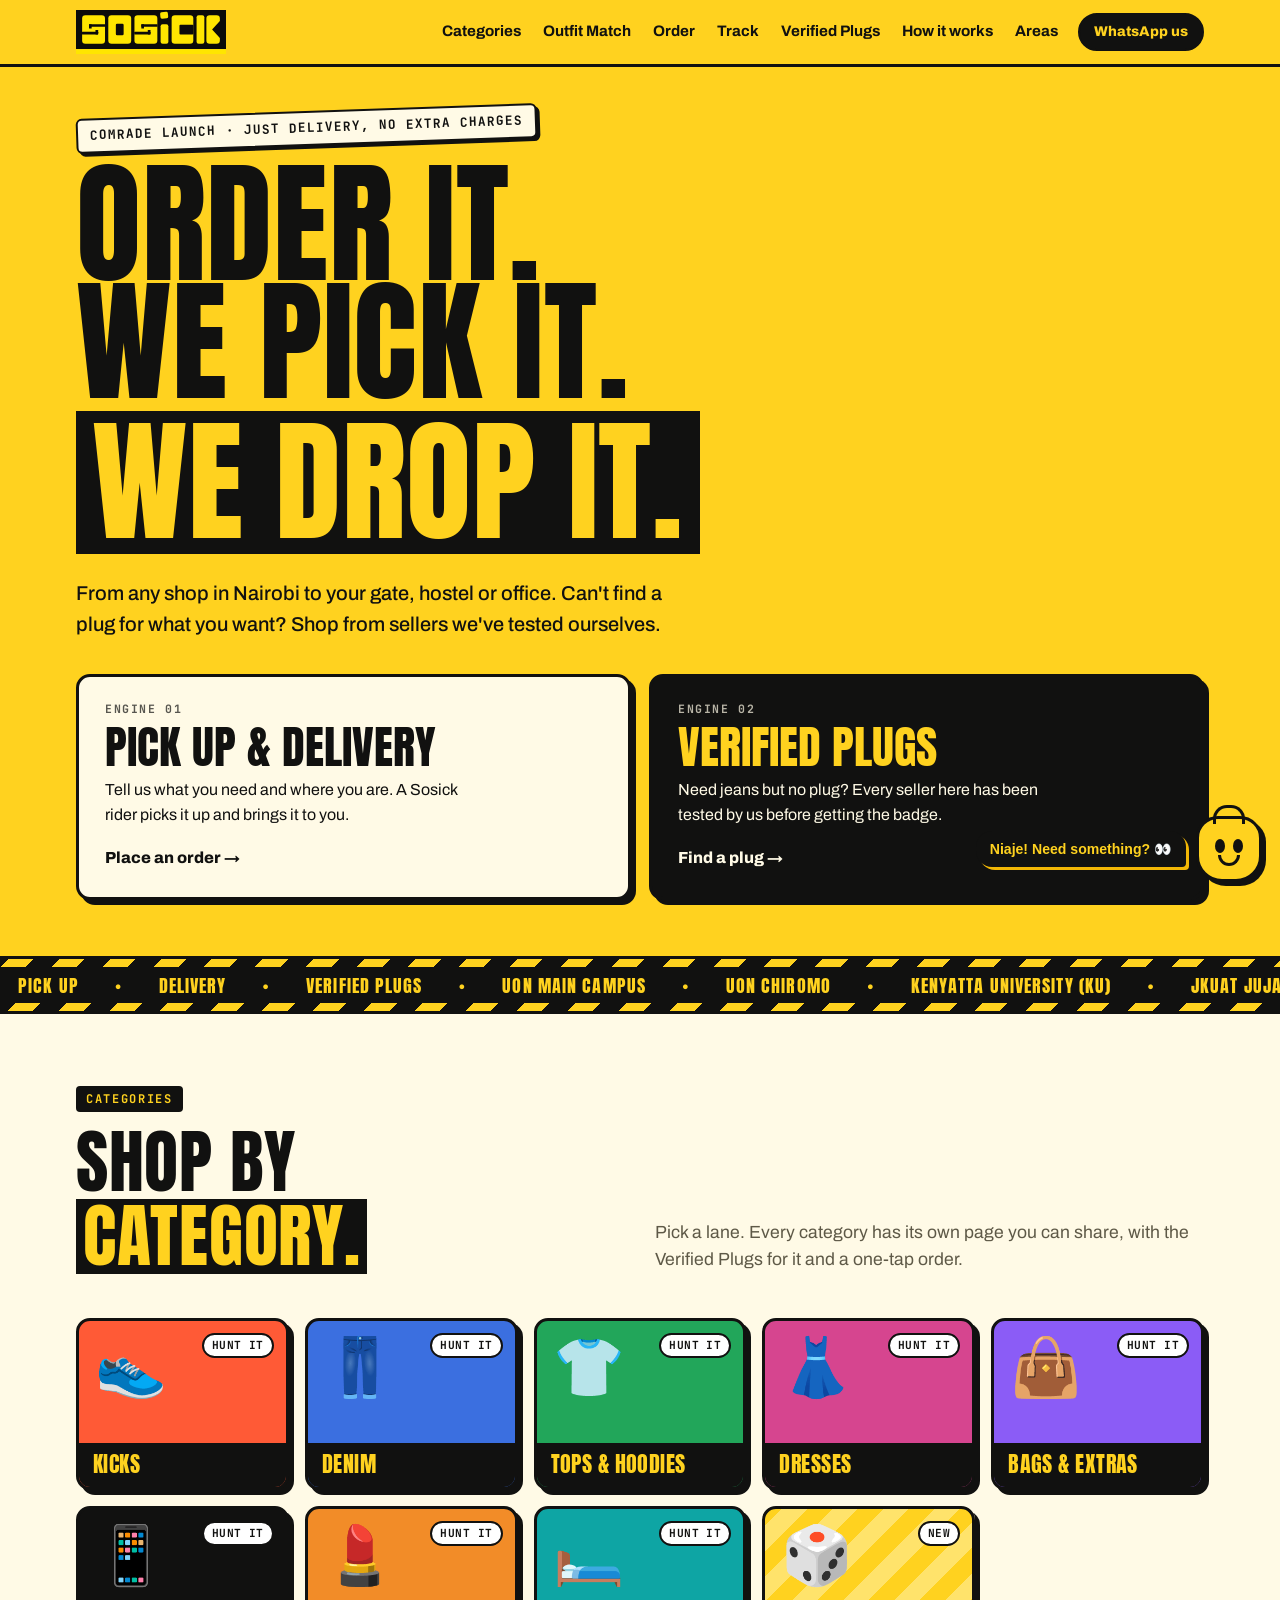
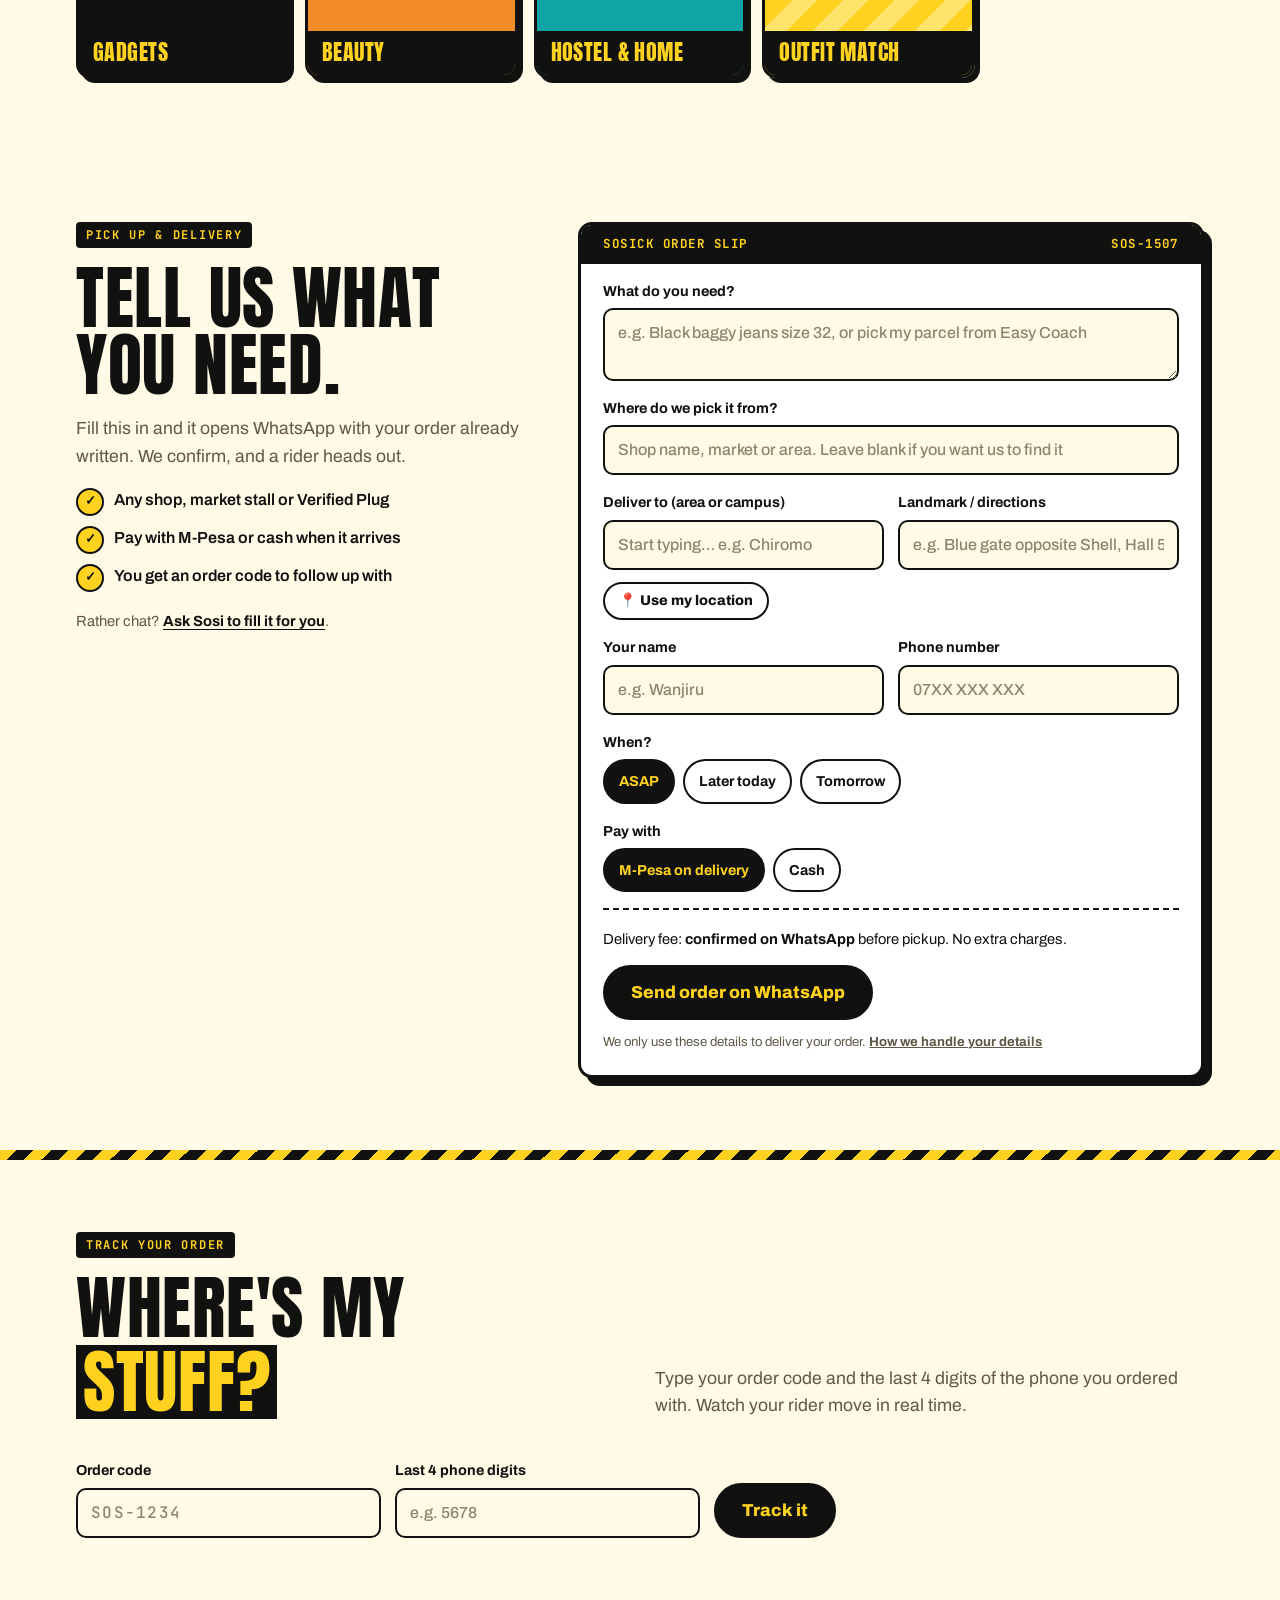
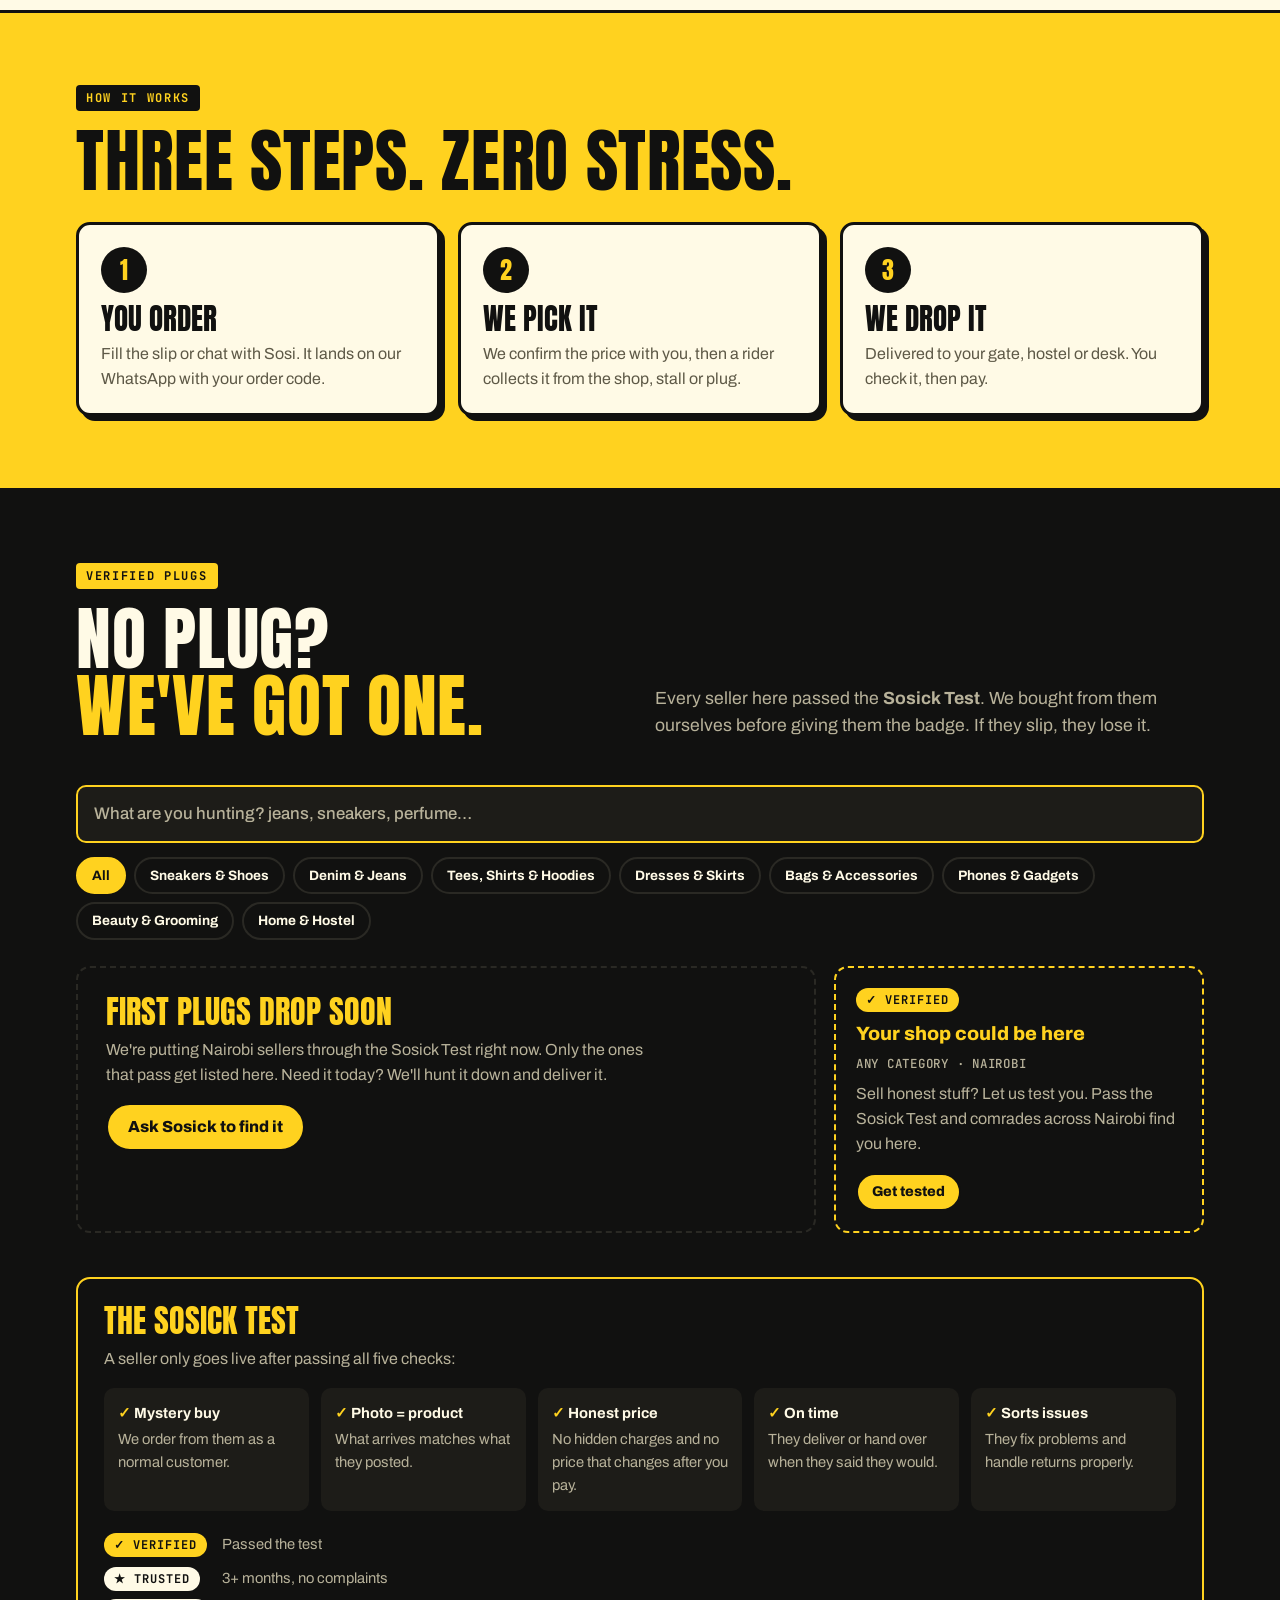
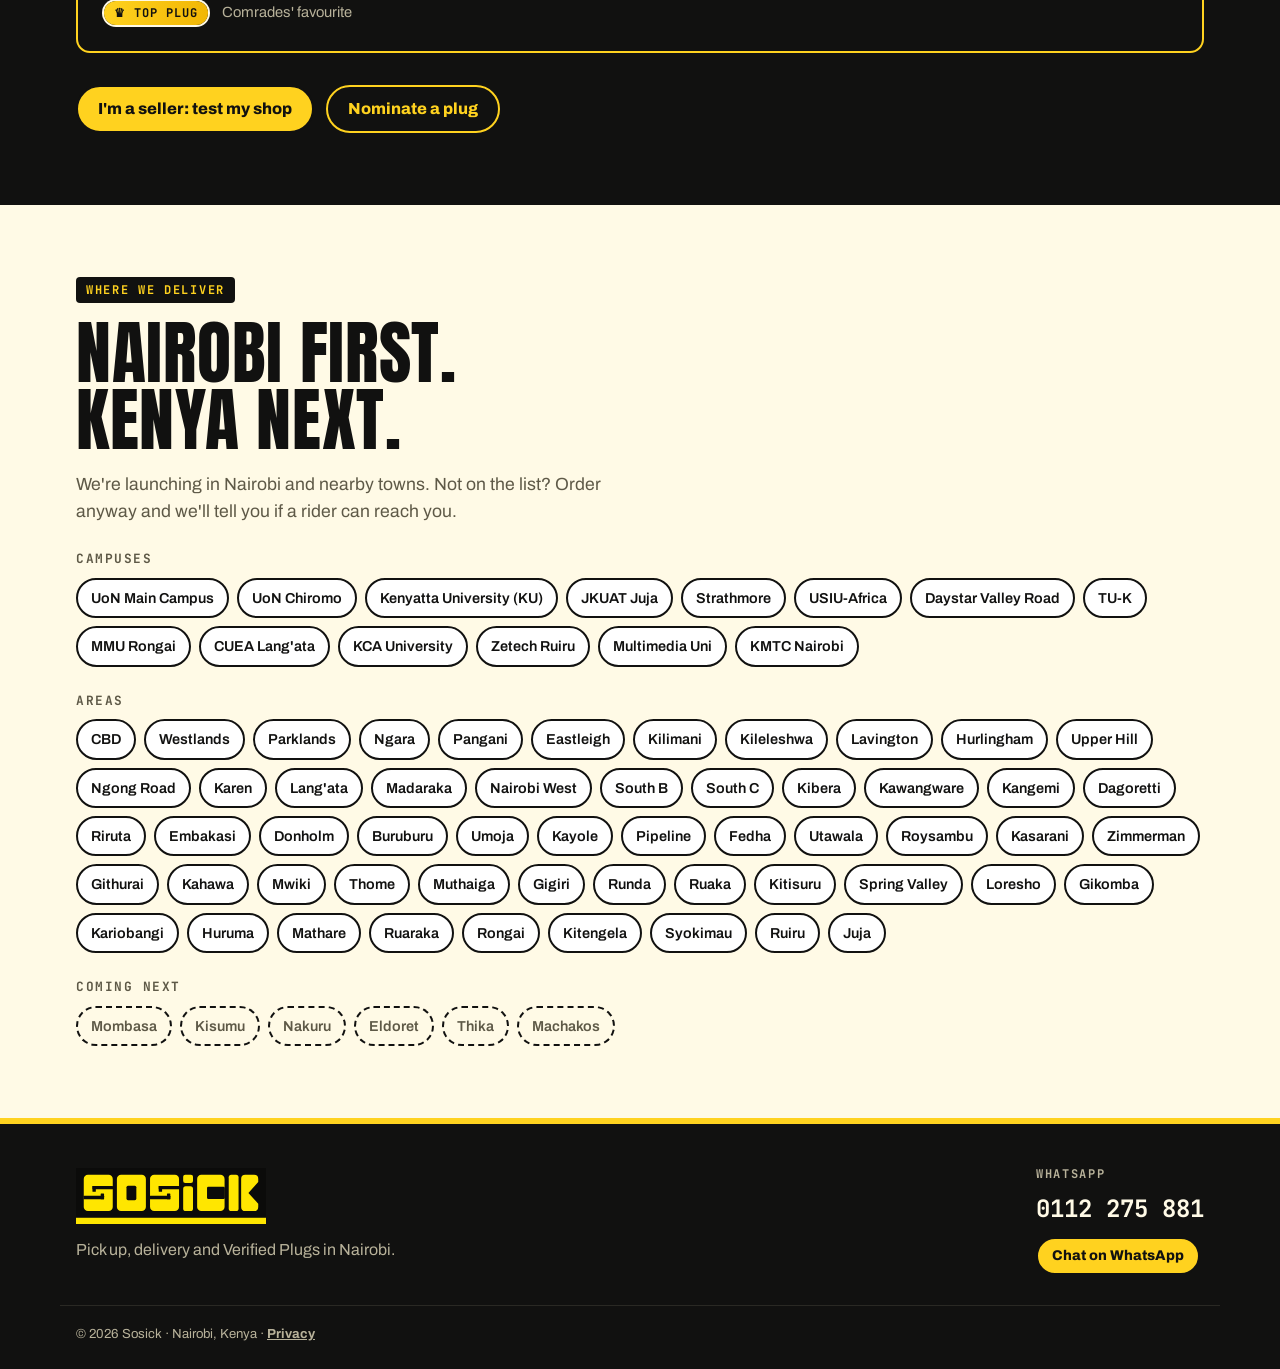
==== commit 16707b3a: "Catalogue: owner-managed categories and his own products with photos (admin tabs, Fresh from Sosick," ====
--- a/index.html
+++ b/index.html
@@ -11,7 +11,7 @@
 <link rel="preconnect" href="https://fonts.googleapis.com">
 <link rel="preconnect" href="https://fonts.gstatic.com" crossorigin>
 <link rel="stylesheet" href="https://fonts.googleapis.com/css2?family=Anton&family=Archivo:wght@400;500;600;700;800&family=JetBrains+Mono:wght@500;700&display=swap">
-<link rel="stylesheet" href="assets/style.css?v=202610311713">
+<link rel="stylesheet" href="assets/style.css?v=202610311726">
 </head>
 <body>
 
@@ -74,6 +74,20 @@
     </div>
   </section>
 
+  <!-- FRESH FROM SOSICK: his own products, newest first -->
+  <section class="band band-sun" id="fresh" hidden>
+    <div class="wrap">
+      <div class="cats-head">
+        <div>
+          <p class="eyebrow">Made &amp; stocked by us</p>
+          <h2 class="h2">Fresh from<br><span class="hl">Sosick.</span></h2>
+        </div>
+        <p class="lede" style="color:var(--ink)">Our own pieces, ready to order. Tap Order this and it lands on your order slip.</p>
+      </div>
+      <div class="product-grid" id="freshGrid"></div>
+    </div>
+  </section>
+
   <!-- ORDER -->
   <section class="band band-paper" id="order">
     <div class="wrap order-grid">
@@ -331,9 +345,9 @@
   </form>
 </section>
 
-<script src="assets/data.js?v=202610311713"></script>
-<script src="assets/cats.js?v=202610311713"></script>
-<script src="assets/app.js?v=202610311713"></script>
-<script src="assets/sosi.js?v=202610311713"></script>
+<script src="assets/data.js?v=202610311726"></script>
+<script src="assets/cats.js?v=202610311726"></script>
+<script src="assets/app.js?v=202610311726"></script>
+<script src="assets/sosi.js?v=202610311726"></script>
 </body>
 </html>
--- a/assets/style.css
+++ b/assets/style.css
@@ -232,6 +232,23 @@
 .cat-hero-title { font: 400 clamp(2.8rem, 8vw, 5.2rem)/0.92 var(--f-display); text-transform: uppercase; margin: 0 0 10px; }
 .cat-hero-tag { font-size: 1.12rem; font-weight: 500; margin: 0 0 20px; max-width: 52ch; }
 .cat-hero-ctas { display: flex; gap: 12px; flex-wrap: wrap; }
+
+/* ---------- products (his own items) ---------- */
+.product-grid { display: grid; grid-template-columns: repeat(auto-fill, minmax(220px, 1fr)); gap: 18px; }
+@media (max-width: 480px) { .product-grid { grid-template-columns: 1fr 1fr; gap: 12px; } }
+.product { display: flex; flex-direction: column; background: #fff; border: 3px solid var(--ink); border-radius: var(--r); box-shadow: var(--shadow); overflow: hidden; min-width: 0; transition: transform .15s ease, box-shadow .15s ease; }
+.product:hover { transform: translate(-3px, -3px); box-shadow: 8px 8px 0 var(--ink); }
+.product-photo { position: relative; aspect-ratio: 1 / 1; max-width: 100%; background: var(--tile, var(--sun)); border-bottom: 3px solid var(--ink); display: grid; place-items: center; font-size: 4rem; }
+.product-photo img { width: 100%; height: 100%; object-fit: cover; }
+.product-sold { position: absolute; top: 12px; left: -34px; transform: rotate(-35deg); background: var(--bad); color: #fff; font: 700 0.72rem/1 var(--f-mono); text-transform: uppercase; letter-spacing: .1em; padding: 6px 40px; }
+.product.is-sold .product-photo img { filter: grayscale(.8); opacity: .7; }
+.product-body { display: flex; flex-direction: column; gap: 6px; padding: 14px; flex: 1; }
+.product-cat { font: 700 0.68rem/1 var(--f-mono); text-transform: uppercase; letter-spacing: .1em; color: var(--muted); }
+.product h3 { font: 400 1.3rem/1.05 var(--f-display); text-transform: uppercase; margin: 0; overflow-wrap: anywhere; }
+.product p { margin: 0; font-size: 0.88rem; color: var(--muted); display: -webkit-box; -webkit-line-clamp: 3; -webkit-box-orient: vertical; overflow: hidden; }
+.product-foot { display: flex; justify-content: space-between; align-items: center; gap: 8px; flex-wrap: wrap; margin-top: auto; padding-top: 8px; }
+.product-price { font: 700 1rem/1 var(--f-mono); }
+@media (max-width: 480px) { .product-body { padding: 10px; } .product h3 { font-size: 1.05rem; } .product p { display: none; } .product-photo { font-size: 3rem; } }
 
 /* ---------- outfit match ---------- */
 .match-hero { padding-bottom: 50px; }
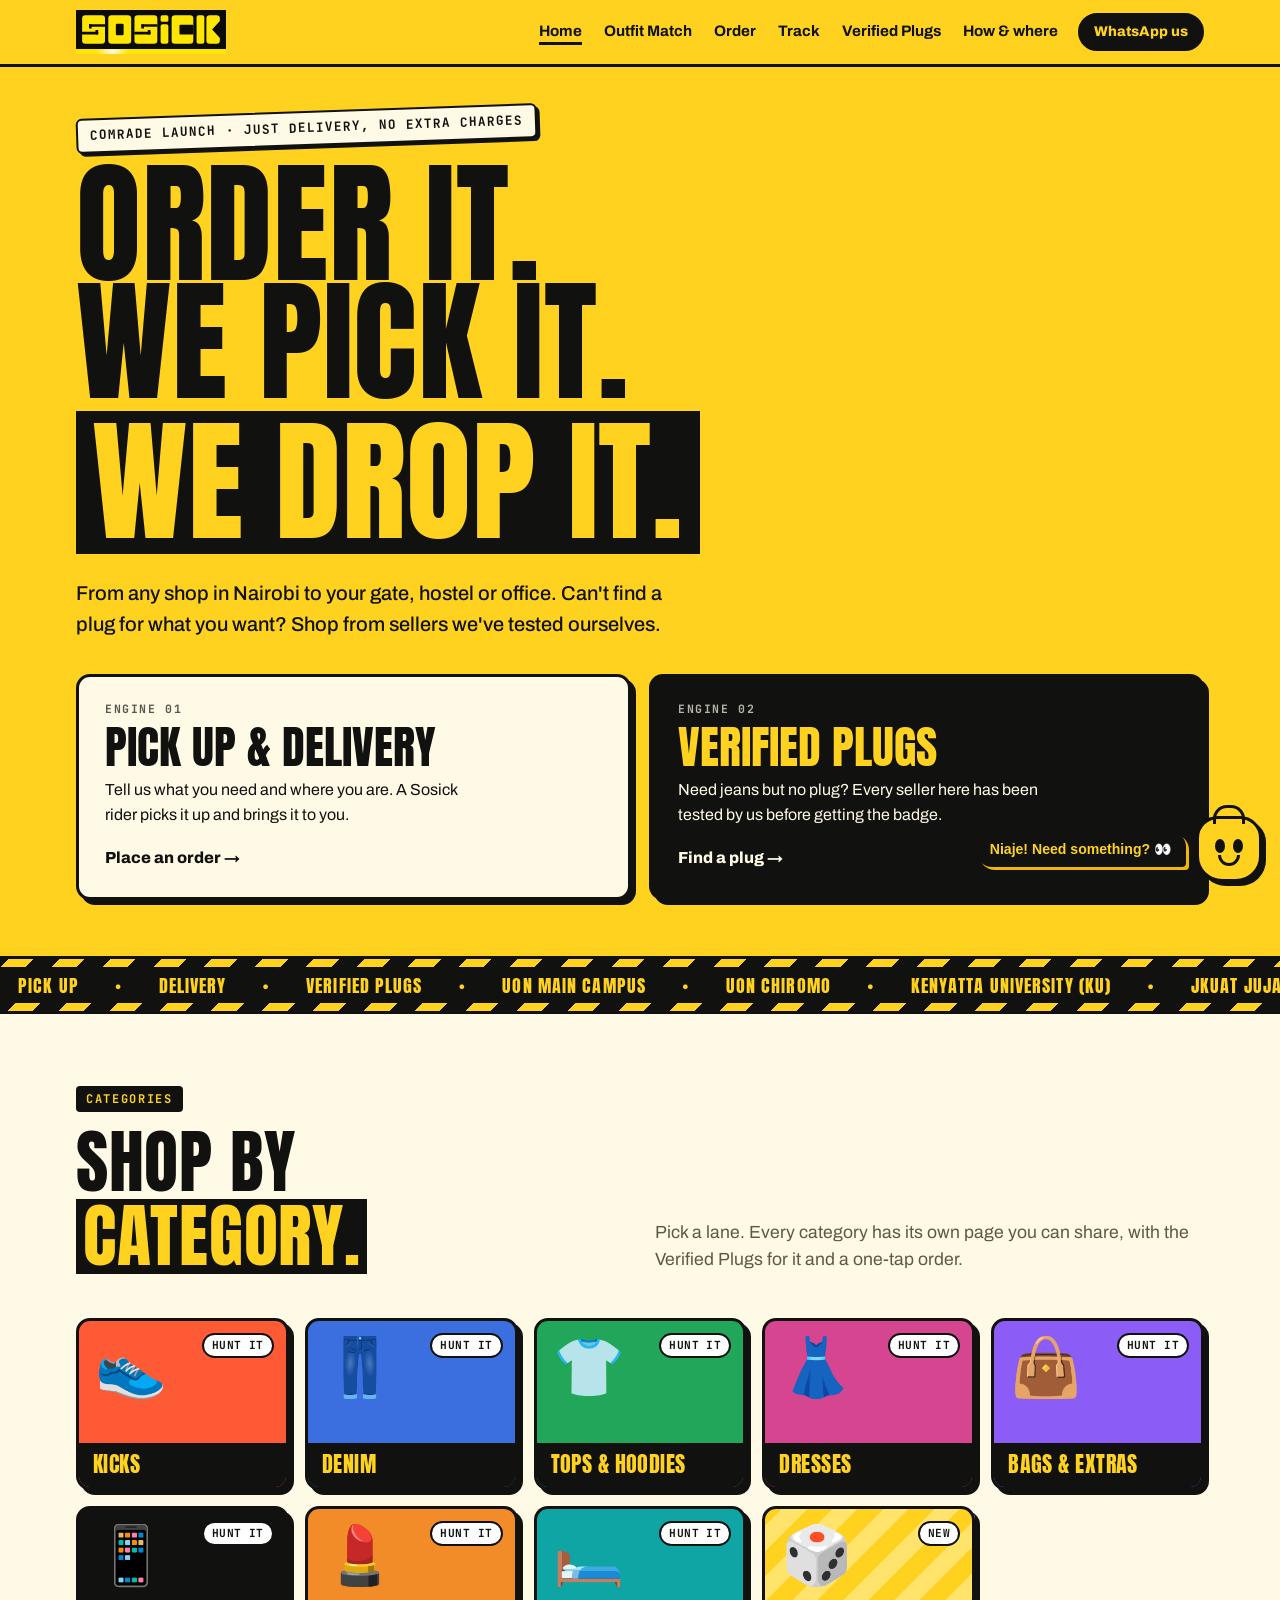
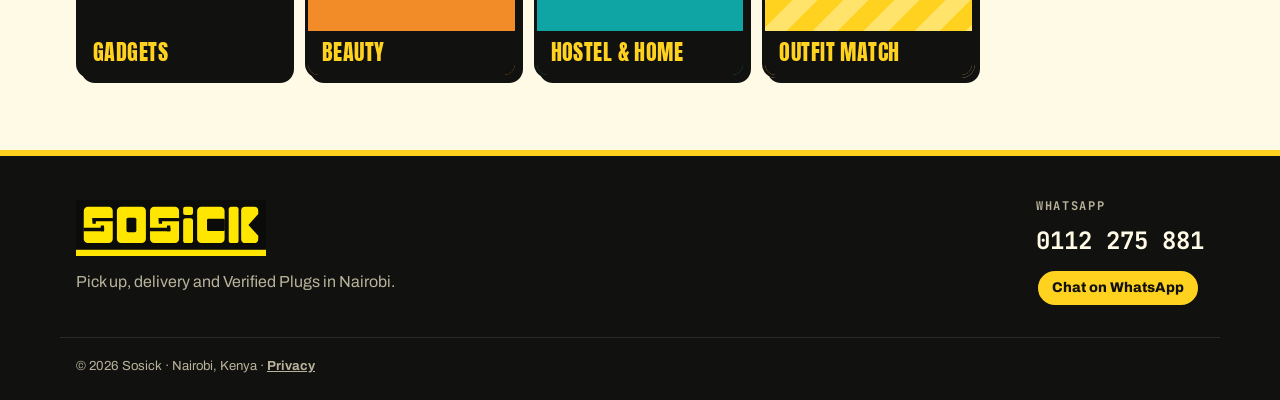
==== commit f9b8f855: "Split the homepage into screens (Home/Order/Track/Plugs/Info) with a phone tab bar; each screen gets" ====
--- a/index.html
+++ b/index.html
@@ -11,7 +11,7 @@
 <link rel="preconnect" href="https://fonts.googleapis.com">
 <link rel="preconnect" href="https://fonts.gstatic.com" crossorigin>
 <link rel="stylesheet" href="https://fonts.googleapis.com/css2?family=Anton&family=Archivo:wght@400;500;600;700;800&family=JetBrains+Mono:wght@500;700&display=swap">
-<link rel="stylesheet" href="assets/style.css?v=202610311726">
+<link rel="stylesheet" href="assets/style.css?v=202610311751">
 </head>
 <body>
 
@@ -21,13 +21,12 @@
       <img class="brand-mark" src="assets/logo-wordmark.svg" alt="Sosick" width="150" height="44">
     </a>
     <nav class="nav" aria-label="Main">
-      <a href="#categories">Categories</a>
+      <a href="#top" data-nav="home">Home</a>
       <a href="outfit.html">Outfit Match</a>
-      <a href="#order">Order</a>
-      <a href="#track">Track</a>
-      <a href="#plugs">Verified Plugs</a>
-      <a href="#how">How it works</a>
-      <a href="#areas">Areas</a>
+      <a href="#order" data-nav="order">Order</a>
+      <a href="#track" data-nav="track">Track</a>
+      <a href="#plugs" data-nav="plugs">Verified Plugs</a>
+      <a href="#info" data-nav="info">How &amp; where</a>
     </nav>
     <a class="btn btn-ink btn-sm wa-link" data-wa="Hi Sosick 👋" href="#" target="_blank" rel="noopener">WhatsApp us</a>
   </div>
@@ -35,6 +34,7 @@
 
 <main id="top">
 
+  <div class="view view-home" data-view="home">
   <!-- HERO: the two engines side by side, equal weight -->
   <section class="hero">
     <div class="wrap">
@@ -88,6 +88,9 @@
     </div>
   </section>
 
+  </div>
+
+  <div class="view view-order" data-view="order">
   <!-- ORDER -->
   <section class="band band-paper" id="order">
     <div class="wrap order-grid">
@@ -187,6 +190,9 @@
     </div>
   </section>
 
+  </div>
+
+  <div class="view view-track" data-view="track">
   <!-- TRACK -->
   <section class="band band-track" id="track">
     <div class="wrap">
@@ -232,19 +238,9 @@
     </div>
   </section>
 
-  <!-- HOW IT WORKS: a real sequence, so it is numbered -->
-  <section class="band band-sun" id="how">
-    <div class="wrap">
-      <p class="eyebrow">How it works</p>
-      <h2 class="h2">Three steps. Zero stress.</h2>
-      <ol class="steps">
-        <li><span class="step-n">1</span><h3>You order</h3><p>Fill the slip or chat with Sosi. It lands on our WhatsApp with your order code.</p></li>
-        <li><span class="step-n">2</span><h3>We pick it</h3><p>We confirm the price with you, then a rider collects it from the shop, stall or plug.</p></li>
-        <li><span class="step-n">3</span><h3>We drop it</h3><p>Delivered to your gate, hostel or desk. You check it, then pay.</p></li>
-      </ol>
-    </div>
-  </section>
-
+  </div>
+
+  <div class="view view-plugs" data-view="plugs">
   <!-- VERIFIED PLUGS -->
   <section class="band band-ink" id="plugs">
     <div class="wrap">
@@ -288,20 +284,39 @@
     </div>
   </section>
 
+  </div>
+
+  <div class="view view-info" data-view="info">
+  <span id="info"></span>
+  <!-- HOW IT WORKS: a real sequence, so it is numbered -->
+  <section class="band band-sun" id="how">
+    <div class="wrap">
+      <p class="eyebrow">How it works</p>
+      <h2 class="h2">Three steps. Zero stress.</h2>
+      <ol class="steps">
+        <li><span class="step-n">1</span><h3>You order</h3><p>Fill the slip or chat with Sosi. It lands on our WhatsApp with your order code.</p></li>
+        <li><span class="step-n">2</span><h3>We pick it</h3><p>We confirm the price with you, then a rider collects it from the shop, stall or plug.</p></li>
+        <li><span class="step-n">3</span><h3>We drop it</h3><p>Delivered to your gate, hostel or desk. You check it, then pay.</p></li>
+      </ol>
+    </div>
+  </section>
+
   <!-- AREAS -->
   <section class="band band-paper" id="areas">
     <div class="wrap">
       <p class="eyebrow">Where we deliver</p>
       <h2 class="h2">Nairobi first.<br>Kenya next.</h2>
       <p class="lede">We're launching in Nairobi and nearby towns. Not on the list? Order anyway and we'll tell you if a rider can reach you.</p>
-      <h3 class="h4">Campuses</h3>
+      <h3 class="h4 route-sign"><b>Route 1</b> Campuses</h3>
       <ul class="pill-list" id="campusList"></ul>
-      <h3 class="h4">Areas</h3>
+      <h3 class="h4 route-sign"><b>Route 2</b> Areas</h3>
       <ul class="pill-list" id="areaList"></ul>
-      <h3 class="h4">Coming next</h3>
+      <h3 class="h4 route-sign route-sign-soon"><b>Soon</b> Coming next</h3>
       <ul class="pill-list pill-list-soon" id="nextList"></ul>
     </div>
   </section>
+
+  </div>
 
 </main>
 
@@ -319,6 +334,15 @@
   </div>
   <div class="wrap footer-fine">© <span id="year">2026</span> Sosick · Nairobi, Kenya · <a href="privacy.html">Privacy</a></div>
 </footer>
+
+<!-- TAB BAR (phones): one tap per screen -->
+<nav class="tabbar" aria-label="Screens">
+  <a href="#top" data-nav="home"><span aria-hidden="true">🏠</span>Home</a>
+  <a href="#order" data-nav="order"><span aria-hidden="true">🛵</span>Order</a>
+  <a href="#track" data-nav="track"><span aria-hidden="true">📍</span>Track</a>
+  <a href="#plugs" data-nav="plugs"><span aria-hidden="true">🔌</span>Plugs</a>
+  <a href="#info" data-nav="info"><span aria-hidden="true">📖</span>Info</a>
+</nav>
 
 <!-- SOSI: the chat helper -->
 <button class="sosi-fab" id="sosiFab" type="button" aria-label="Chat with Sosi, the Sosick helper" aria-expanded="false" aria-controls="sosiPanel">
@@ -345,9 +369,10 @@
   </form>
 </section>
 
-<script src="assets/data.js?v=202610311726"></script>
-<script src="assets/cats.js?v=202610311726"></script>
-<script src="assets/app.js?v=202610311726"></script>
-<script src="assets/sosi.js?v=202610311726"></script>
+<script src="assets/views.js?v=202610311751"></script>
+<script src="assets/data.js?v=202610311751"></script>
+<script src="assets/cats.js?v=202610311751"></script>
+<script src="assets/app.js?v=202610311751"></script>
+<script src="assets/sosi.js?v=202610311751"></script>
 </body>
 </html>
--- a/assets/style.css
+++ b/assets/style.css
@@ -491,3 +491,156 @@
 .sosi-input { display: flex; gap: 8px; padding: 10px 12px 12px; border-top: 2px solid var(--ink); background: #fff; }
 .sosi-input input { background: var(--paper); }
 .sosi-input button { flex: none; width: 46px; border-radius: 12px; border: 2px solid var(--ink); background: var(--ink); color: var(--sun); font-size: 1.1rem; cursor: pointer; }
+
+/* =====================================================================
+   SCREENS: Home / Order / Track / Plugs / Info each get their own look,
+   all in yellow, white and black. (views.js decides which one shows.)
+   ===================================================================== */
+
+/* ---------- phone tab bar ---------- */
+.tabbar { display: none; }
+@media (max-width: 820px) {
+  .tabbar {
+    position: fixed; z-index: 65; left: 0; right: 0; bottom: 0;
+    display: grid; grid-template-columns: repeat(5, 1fr);
+    background: var(--ink); border-top: 3px solid var(--sun);
+    padding: 6px max(6px, env(safe-area-inset-right, 0px)) calc(6px + env(safe-area-inset-bottom, 0px)) max(6px, env(safe-area-inset-left, 0px));
+  }
+  .tabbar a { display: grid; justify-items: center; gap: 2px; padding: 6px 2px; border-radius: 10px; color: var(--muted-ink); text-decoration: none; font: 700 0.68rem/1 var(--f-body); }
+  .tabbar a span { font-size: 1.3rem; line-height: 1; filter: grayscale(.6); transition: transform .15s ease; }
+  .tabbar a[aria-current="page"] { background: var(--sun); color: var(--ink); }
+  .tabbar a[aria-current="page"] span { filter: none; transform: translateY(-2px) scale(1.12); }
+  body:has(.tabbar) { padding-bottom: calc(68px + env(safe-area-inset-bottom, 0px)); }
+  body:has(.tabbar) .sosi-fab { bottom: calc(82px + env(safe-area-inset-bottom, 0px)); }
+  body:has(.tabbar) .sosi-panel { bottom: calc(76px + env(safe-area-inset-bottom, 0px)); height: min(600px, calc(100dvh - 110px - env(safe-area-inset-top, 0px) - env(safe-area-inset-bottom, 0px))); }
+}
+.nav a[aria-current="page"] { text-decoration: underline; text-underline-offset: 6px; text-decoration-thickness: 3px; }
+
+/* ---------- ORDER: "the counter" — black with comic dots, a paper receipt ---------- */
+.view-order #order {
+  background: var(--ink) radial-gradient(rgba(255, 210, 31, .16) 1.6px, transparent 1.8px) 0 0 / 18px 18px;
+  color: var(--paper); padding-block: 64px 80px;
+}
+.view-order .eyebrow { background: var(--sun); color: var(--ink); }
+.view-order .order-intro .h2 { color: var(--paper); }
+.view-order .order-intro .lede, .view-order .order-intro .note { color: var(--muted-ink); }
+.view-order .order-intro .linkish { color: var(--sun); }
+.view-order .ticks li { color: var(--paper); }
+.view-order .ticket, .view-order .sent {
+  position: relative; border: 0; border-radius: 0; color: var(--ink);
+  background: #fffdf5; box-shadow: 0 22px 50px rgba(0, 0, 0, .55); transform: rotate(-0.6deg);
+  margin-block: 14px;
+}
+.view-order .sent { background: #fffdf5; }
+/* torn zig-zag top and bottom edges */
+.view-order .ticket::before, .view-order .ticket::after, .view-order .sent::before, .view-order .sent::after {
+  content: ""; position: absolute; left: 0; right: 0; height: 12px;
+  background: linear-gradient(135deg, #fffdf5 6px, transparent 0) 0 0 / 12px 12px repeat-x, linear-gradient(-135deg, #fffdf5 6px, transparent 0) 0 0 / 12px 12px repeat-x;
+}
+.view-order .ticket::before, .view-order .sent::before { top: -12px; transform: scaleY(-1); }
+.view-order .ticket::after, .view-order .sent::after { bottom: -12px; }
+.view-order .ticket-head { background: transparent; color: var(--ink); border-bottom: 2px dashed var(--ink); border-radius: 0; font-size: 0.82rem; }
+.view-order .ticket-head .mono { background: var(--ink); color: var(--sun); padding: 3px 8px; }
+.view-order .ticket-foot { position: relative; }
+/* rubber stamp */
+.view-order .ticket-foot::after {
+  content: "SOSICK ✓"; position: absolute; right: 4px; top: -86px; pointer-events: none;
+  font: 400 1.5rem/1 var(--f-display); letter-spacing: .08em; color: var(--bad);
+  border: 3px double var(--bad); border-radius: 8px; padding: 6px 10px; transform: rotate(-14deg); opacity: .32;
+}
+@media (max-width: 560px) { .view-order .ticket-foot::after { display: none; } }
+
+/* ---------- TRACK: a street map ---------- */
+.view-track #track {
+  position: relative; overflow: hidden; border-top: 0;
+  background:
+    linear-gradient(rgba(17, 17, 16, .07) 1px, transparent 1px) 0 0 / 44px 44px,
+    linear-gradient(90deg, rgba(17, 17, 16, .07) 1px, transparent 1px) 0 0 / 44px 44px,
+    var(--sun);
+  padding-block: 64px 90px;
+}
+/* two "streets" crossing behind everything */
+.view-track #track::before, .view-track #track::after {
+  content: ""; position: absolute; z-index: 0; left: -10%; right: -10%; height: 46px;
+  background: var(--paper); border-block: 3px solid var(--ink);
+  background-image: repeating-linear-gradient(90deg, var(--ink) 0 26px, transparent 26px 50px);
+  background-size: 100% 4px; background-position: center; background-repeat: no-repeat;
+  opacity: .55;
+}
+.view-track #track::before { top: 34%; transform: rotate(-8deg); }
+.view-track #track::after { top: 72%; transform: rotate(5deg); }
+.view-track #track > .wrap { position: relative; z-index: 1; }
+.view-track .track-head .lede { color: var(--ink); }
+.view-track .track-form { background: var(--paper); border: 3px solid var(--ink); border-radius: var(--r); box-shadow: var(--shadow); padding: 18px; }
+.view-track .tracker-top .mono::before { content: "📍 "; }
+
+/* ---------- PLUGS: night market ---------- */
+.view-plugs #plugs { position: relative; padding-top: 110px; }
+/* string of fairy lights across the top */
+.view-plugs #plugs::before {
+  content: ""; position: absolute; left: 0; right: 0; top: 18px; height: 46px;
+  background:
+    radial-gradient(circle at 50% 62%, #fff6c2 0 3px, var(--sun) 4px 6px, rgba(255, 210, 31, .35) 7px, transparent 15px) 0 0 / 52px 46px repeat-x,
+    radial-gradient(ellipse 30px 16px at 50% 0, transparent 13px, rgba(255, 250, 230, .35) 14px 15px, transparent 16px) 26px -2px / 52px 46px repeat-x;
+  animation: twinkle 2.4s ease-in-out infinite alternate;
+}
+@keyframes twinkle { from { opacity: .7; } to { opacity: 1; } }
+@media (prefers-reduced-motion: reduce) { .view-plugs #plugs::before { animation: none; } }
+/* plugs hang like stall price tags */
+.view-plugs .plug {
+  position: relative; background: var(--sun); color: var(--ink); border: 0; border-radius: 4px;
+  clip-path: polygon(16px 0, calc(100% - 16px) 0, 100% 16px, 100% 100%, 0 100%, 0 16px);
+  padding-top: 34px; transform: rotate(-1.2deg);
+}
+.view-plugs .plug:nth-child(even) { transform: rotate(1.3deg); }
+.view-plugs .plug::before { content: ""; position: absolute; top: 12px; left: 50%; width: 12px; height: 12px; margin-left: -6px; border-radius: 50%; background: var(--ink); }
+.view-plugs .plug h3 { color: var(--ink); font: 400 1.5rem/1.05 var(--f-display); text-transform: uppercase; }
+.view-plugs .plug p, .view-plugs .plug-meta { color: var(--ink); opacity: .75; }
+.view-plugs .plug .btn-sun { background: var(--ink); color: var(--sun); border-color: var(--ink); }
+.view-plugs .plug .btn-outline-sun { color: var(--ink); border-color: var(--ink); }
+.view-plugs .plug .badge-verified, .view-plugs .plug .badge-top { background: var(--ink); color: var(--sun); box-shadow: none; }
+/* the Sosick Test as a stamped certificate */
+.view-plugs .test {
+  position: relative; background: #fffdf5; color: var(--ink); border: 6px double var(--ink); border-radius: 4px;
+  box-shadow: 0 18px 44px rgba(0, 0, 0, .5); transform: rotate(-0.8deg); margin-top: 56px;
+}
+.view-plugs .test .h3 { color: var(--ink); }
+.view-plugs .test-sub, .view-plugs .badge-desc { color: var(--muted); }
+.view-plugs .test-list li { background: transparent; border: 2px solid var(--ink); color: var(--ink); }
+.view-plugs .test-list b { color: var(--ink); }
+.view-plugs .test-list b::before { color: var(--ok); }
+.view-plugs .test::after {
+  content: "TESTED · APPROVED"; position: absolute; right: 22px; bottom: 18px; pointer-events: none;
+  font: 400 1.1rem/1 var(--f-display); letter-spacing: .1em; color: var(--bad);
+  border: 3px solid var(--bad); border-radius: 50%; padding: 22px 14px; transform: rotate(-16deg); opacity: .35;
+}
+@media (max-width: 620px) { .view-plugs .test::after { display: none; } }
+
+/* ---------- INFO: comic strip + matatu route board ---------- */
+.view-info #how {
+  background: var(--sun) radial-gradient(rgba(17, 17, 16, .13) 1.4px, transparent 1.6px) 0 0 / 14px 14px;
+  border-block: 3px solid var(--ink);
+}
+.view-info #how .eyebrow { display: table; }
+.view-info #how .h2 { display: table; background: var(--paper); border: 3px solid var(--ink); padding: 6px 14px 10px; transform: rotate(-1.5deg); box-shadow: var(--shadow); }
+.view-info .steps li { background: #fff; position: relative; padding-top: 18px; }
+.view-info .steps li::after { content: "POW!"; position: absolute; top: -14px; right: 14px; background: var(--sun); border: 2.5px solid var(--ink); font: 400 0.95rem/1 var(--f-display); padding: 5px 8px; transform: rotate(8deg); }
+.view-info .steps li:nth-child(2)::after { content: "ZOOM!"; transform: rotate(-6deg); }
+.view-info .steps li:nth-child(3)::after { content: "DONE!"; }
+.view-info .steps p { position: relative; background: var(--paper); border: 2.5px solid var(--ink); border-radius: 14px; padding: 10px 12px; color: var(--ink); margin-top: 10px; }
+.view-info .steps p::before { content: ""; position: absolute; top: -12px; left: 22px; border: 10px solid transparent; border-bottom-color: var(--ink); border-top: 0; }
+
+.view-info #areas { background: var(--ink); color: var(--paper); }
+.view-info #areas .eyebrow { background: var(--sun); color: var(--ink); }
+.view-info #areas .h2 { color: var(--paper); }
+.view-info #areas .lede { color: var(--muted-ink); }
+.route-sign { display: flex; align-items: center; gap: 10px; color: var(--paper) !important; margin-top: 34px; }
+.route-sign b { background: var(--sun); color: var(--ink); font: 400 1.05rem/1 var(--f-display); letter-spacing: .06em; padding: 7px 10px; border-radius: 4px; }
+.route-sign-soon b { background: transparent; color: var(--sun); border: 2px dashed var(--sun); }
+.view-info .pill-list { gap: 12px 0; position: relative; }
+.view-info .pill-list li { position: relative; background: transparent; border: 0; padding: 0; border-radius: 0;
+  background-image: linear-gradient(var(--sun), var(--sun)); background-size: 100% 4px; background-position: left center; background-repeat: no-repeat; }
+.view-info .pill-list li span { position: relative; display: inline-block; margin: 0 10px 0 0; padding: 6px 12px 6px 26px; background: var(--ink); color: var(--paper); font-weight: 600; font-size: 0.9rem; border: 2px solid var(--line); border-radius: 999px; }
+.view-info .pill-list li span::before { content: ""; position: absolute; left: 8px; top: 50%; width: 10px; height: 10px; margin-top: -5px; border-radius: 50%; background: var(--sun); box-shadow: 0 0 0 2px var(--ink), 0 0 0 4px var(--sun); }
+.view-info .pill-list-soon li { background-image: repeating-linear-gradient(90deg, var(--sun) 0 10px, transparent 10px 18px); }
+.view-info .pill-list-soon li span { color: var(--muted-ink); border-style: dashed; }
